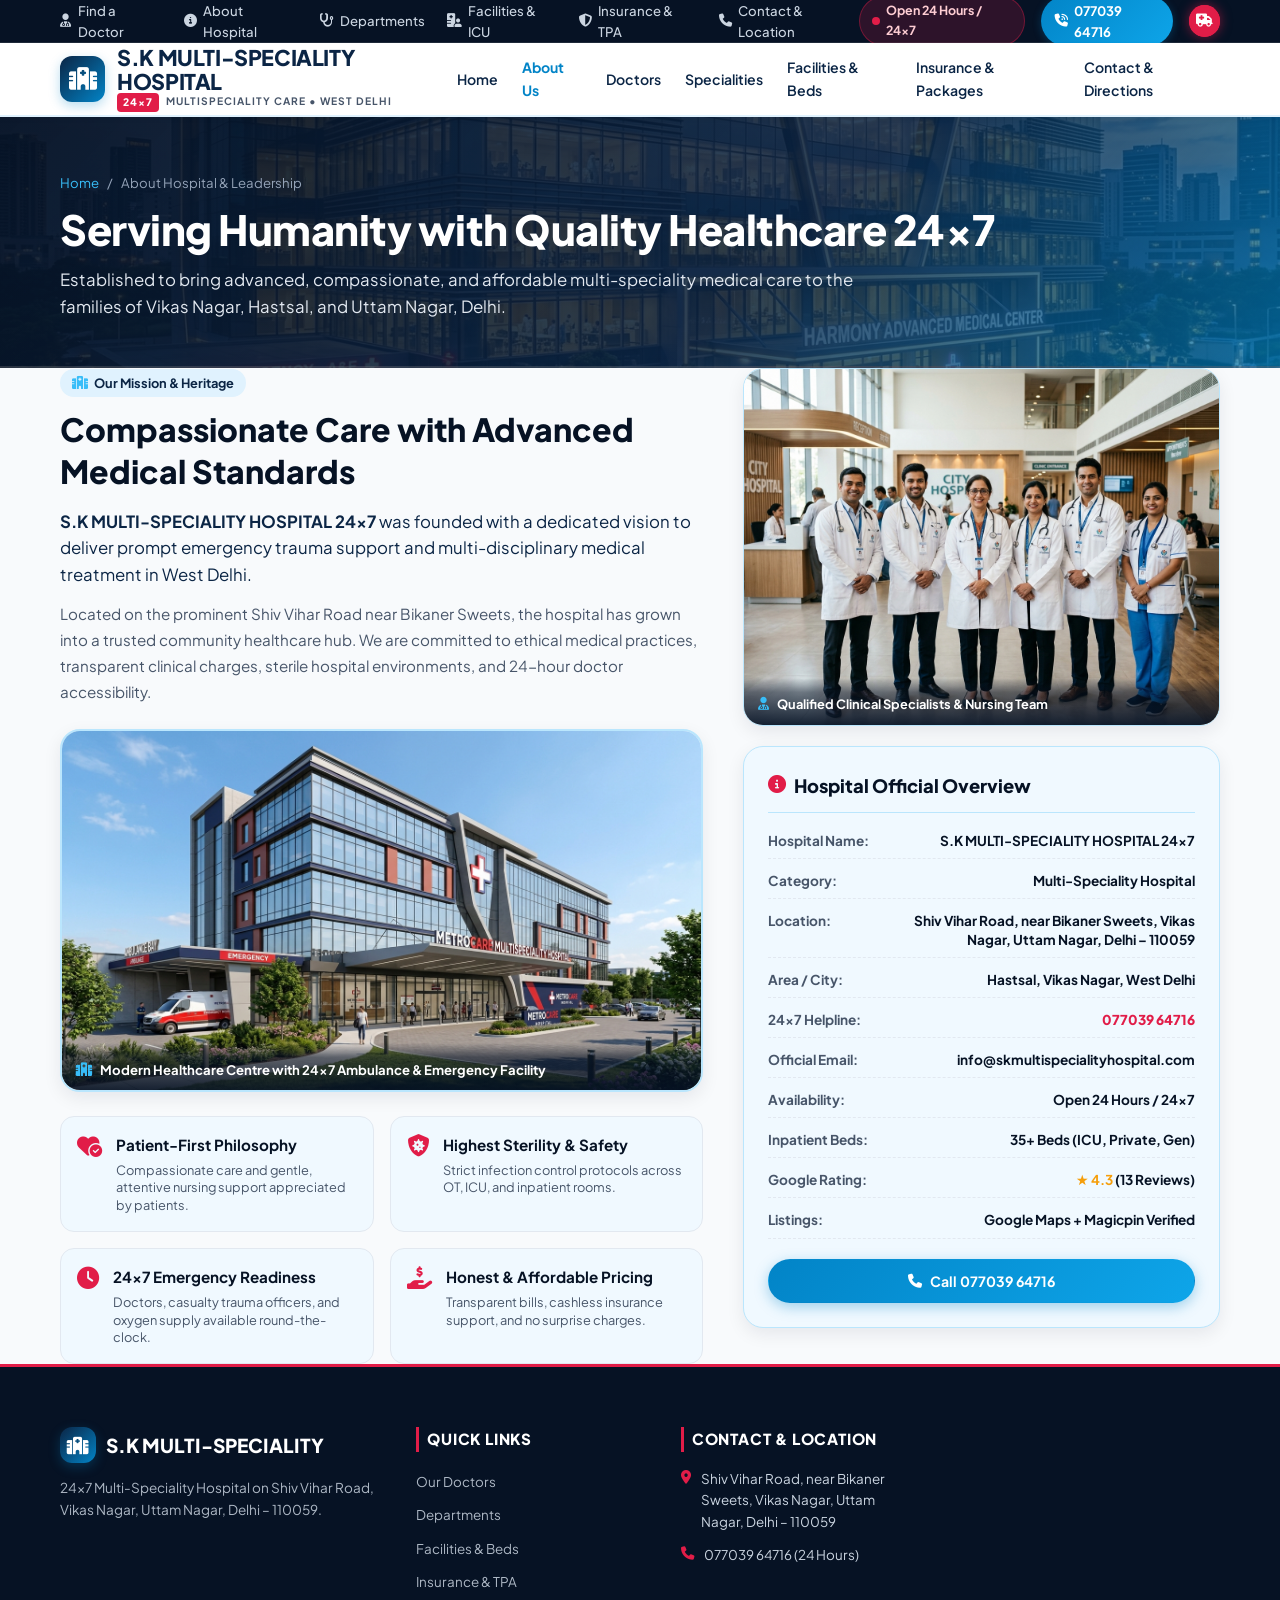
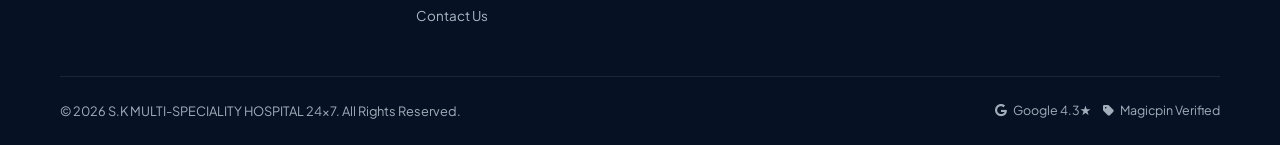
==== about.html @ 6148468a "update" ====
<!DOCTYPE html>
<html lang="en">
<head>
  <meta charset="UTF-8">
  <meta name="viewport" content="width=device-width, initial-scale=1.0">
  <title>About Us, Leadership & History | S.K MULTI-SPECIALITY HOSPITAL 24×7</title>
  <meta name="description" content="Learn about S.K Multi-Speciality Hospital 24×7, our leadership, medical founder, vision, patient safety standards, and round-the-clock emergency healthcare in West Delhi.">
  
  <!-- Google Fonts -->
  <link rel="preconnect" href="https://fonts.googleapis.com">
  <link rel="preconnect" href="https://fonts.gstatic.com" crossorigin>
  <link href="https://fonts.googleapis.com/css2?family=Plus+Jakarta+Sans:wght@400;500;600;700;800&family=Inter:wght@400;500;600;700&display=swap" rel="stylesheet">
  
  <!-- FontAwesome Icons -->
  <link rel="stylesheet" href="https://cdnjs.cloudflare.com/ajax/libs/font-awesome/6.5.1/css/all.min.css">
  
  <link rel="stylesheet" href="style.css">
</head>
<body>

  <!-- Top Utility Bar -->
  <div class="top-bar">
    <div class="container top-bar-inner">
      <div class="top-nav-links">
        <a href="doctors.html"><i class="fa-solid fa-user-doctor"></i> Find a Doctor</a>
        <a href="about.html" class="active"><i class="fa-solid fa-circle-info"></i> About Hospital</a>
        <a href="departments.html"><i class="fa-solid fa-stethoscope"></i> Departments</a>
        <a href="facilities.html"><i class="fa-solid fa-hospital-user"></i> Facilities & ICU</a>
        <a href="insurance-packages.html"><i class="fa-solid fa-shield-halved"></i> Insurance & TPA</a>
        <a href="contact.html"><i class="fa-solid fa-phone"></i> Contact & Location</a>
      </div>
      <div class="top-right-actions">
        <div class="top-badge-247">
          <span class="pulse-dot"></span> Open 24 Hours / 24×7
        </div>
        <a href="tel:07703964716" class="top-phone-link">
          <i class="fa-solid fa-phone-volume"></i> 077039 64716
        </a>
        <button class="emergency-sos-btn" onclick="openEmergencyModal()" title="24x7 Emergency Services">
          <i class="fa-solid fa-truck-medical"></i>
          <span class="sos-pulse"></span>
        </button>
      </div>
    </div>
  </div>

  <!-- Main Navigation Header -->
  <header class="main-header" id="mainHeader">
    <div class="container header-container">
      <a href="index.html" class="brand-logo">
        <div class="logo-symbol">
          <i class="fa-solid fa-hospital"></i>
        </div>
        <div class="logo-text">
          <span class="logo-name">S.K MULTI-SPECIALITY HOSPITAL</span>
          <span class="logo-sub"><span class="badge-247-inline">24×7</span> MULTISPECIALITY CARE • WEST DELHI</span>
        </div>
      </a>

      <div class="mobile-header-tools">
        <a href="tel:07703964716" class="mobile-call-btn" aria-label="Call Hospital">
          <i class="fa-solid fa-phone"></i>
        </a>
        <button class="mobile-sos-btn" onclick="openEmergencyModal()" aria-label="Emergency">
          <i class="fa-solid fa-truck-medical"></i>
        </button>
        <button class="hamburger-menu" id="hamburgerBtn" onclick="toggleMobileMenu()" aria-label="Toggle menu">
          <span></span>
          <span></span>
          <span></span>
        </button>
      </div>

      <nav class="desktop-nav" id="desktopNav">
        <ul class="nav-list">
          <li><a href="index.html">Home</a></li>
          <li><a href="about.html" style="color: var(--teal-primary); font-weight:700;">About Us</a></li>
          <li><a href="doctors.html">Doctors</a></li>
          <li><a href="departments.html">Specialities</a></li>
          <li><a href="facilities.html">Facilities & Beds</a></li>
          <li><a href="insurance-packages.html">Insurance & Packages</a></li>
          <li><a href="contact.html">Contact & Directions</a></li>
        </ul>
      </nav>
    </div>
  </header>

  <main>
    <!-- Page Header Banner -->
    <section class="page-title-banner">
      <div class="container">
        <div class="banner-breadcrumbs">
          <a href="index.html">Home</a> <span>/</span> <span>About Hospital & Leadership</span>
        </div>
        <h1 class="page-main-heading">Serving Humanity with Quality Healthcare 24×7</h1>
        <p class="page-lead-text">
          Established to bring advanced, compassionate, and affordable multi-speciality medical care to the families of Vikas Nagar, Hastsal, and Uttam Nagar, Delhi.
        </p>
      </div>
    </section>

    <!-- About Hospital Main Content -->
    <section class="about-page-content-section">
      <div class="container">
        
        <div class="about-grid">
          <div class="about-text-col">
            <div class="section-tag"><i class="fa-solid fa-hospital text-teal"></i> Our Mission & Heritage</div>
            <h2 class="about-heading">Compassionate Care with Advanced Medical Standards</h2>
            <p class="about-lead">
              <strong>S.K MULTI-SPECIALITY HOSPITAL 24×7</strong> was founded with a dedicated vision to deliver prompt emergency trauma support and multi-disciplinary medical treatment in West Delhi.
            </p>
            <p class="about-desc">
              Located on the prominent Shiv Vihar Road near Bikaner Sweets, the hospital has grown into a trusted community healthcare hub. We are committed to ethical medical practices, transparent clinical charges, sterile hospital environments, and 24-hour doctor accessibility.
            </p>

            <div class="about-infrastructure-card">
              <div class="about-building-img-wrap">
                <img src="images/hero_hospital.jpg" alt="S.K Multi-Speciality Hospital Building" class="about-building-img" loading="lazy">
                <div class="infrastructure-badge">
                  <i class="fa-solid fa-hospital text-teal"></i>
                  <span>Modern Healthcare Centre with 24x7 Ambulance & Emergency Facility</span>
                </div>
              </div>
            </div>

            <!-- Core Values -->
            <div class="about-highlights-grid">
              <div class="highlight-item">
                <i class="fa-solid fa-heart-circle-check text-red"></i>
                <div>
                  <h4>Patient-First Philosophy</h4>
                  <p>Compassionate care and gentle, attentive nursing support appreciated by patients.</p>
                </div>
              </div>
              <div class="highlight-item">
                <i class="fa-solid fa-shield-virus text-teal"></i>
                <div>
                  <h4>Highest Sterility & Safety</h4>
                  <p>Strict infection control protocols across OT, ICU, and inpatient rooms.</p>
                </div>
              </div>
              <div class="highlight-item">
                <i class="fa-solid fa-clock text-red"></i>
                <div>
                  <h4>24×7 Emergency Readiness</h4>
                  <p>Doctors, casualty trauma officers, and oxygen supply available round-the-clock.</p>
                </div>
              </div>
              <div class="highlight-item">
                <i class="fa-solid fa-hand-holding-dollar text-teal"></i>
                <div>
                  <h4>Honest & Affordable Pricing</h4>
                  <p>Transparent bills, cashless insurance support, and no surprise charges.</p>
                </div>
              </div>
            </div>
          </div>

          <div class="about-sidebar-card">
            <div class="about-doctor-card">
              <div class="about-doctor-img-wrap">
                <img src="images/doctor_team.jpg" alt="Experienced Medical Officers & Doctors S.K Hospital" class="about-team-photo" loading="lazy">
                <div class="doctor-photo-badge">
                  <i class="fa-solid fa-user-doctor text-teal"></i>
                  <span>Qualified Clinical Specialists & Nursing Team</span>
                </div>
              </div>
            </div>

            <div class="quick-overview-box">
              <h3><i class="fa-solid fa-circle-info text-teal"></i> Hospital Official Overview</h3>
              <ul class="fact-list">
                <li><span class="fact-label">Hospital Name:</span><span class="fact-value">S.K MULTI-SPECIALITY HOSPITAL 24×7</span></li>
                <li><span class="fact-label">Category:</span><span class="fact-value">Multi-Speciality Hospital</span></li>
                <li><span class="fact-label">Location:</span><span class="fact-value">Shiv Vihar Road, near Bikaner Sweets, Vikas Nagar, Uttam Nagar, Delhi – 110059</span></li>
                <li><span class="fact-label">Area / City:</span><span class="fact-value">Hastsal, Vikas Nagar, West Delhi</span></li>
                <li><span class="fact-label">24x7 Helpline:</span><span class="fact-value"><a href="tel:07703964716">077039 64716</a></span></li>
                <li><span class="fact-label">Official Email:</span><span class="fact-value">info@skmultispecialityhospital.com</span></li>
                <li><span class="fact-label">Availability:</span><span class="fact-value text-red font-bold">Open 24 Hours / 24×7</span></li>
                <li><span class="fact-label">Inpatient Beds:</span><span class="fact-value font-bold">35+ Beds (ICU, Private, Gen)</span></li>
                <li><span class="fact-label">Google Rating:</span><span class="fact-value"><span class="star-gold">★ 4.3</span> (13 Reviews)</span></li>
                <li><span class="fact-label">Listings:</span><span class="fact-value">Google Maps + Magicpin Verified</span></li>
              </ul>
              <div class="card-action-btn-wrap">
                <a href="tel:07703964716" class="btn btn-primary btn-block"><i class="fa-solid fa-phone"></i> Call 077039 64716</a>
              </div>
            </div>
          </div>
        </div>

      </div>
    </section>
  </main>

  <!-- Footer -->
  <footer class="site-footer">
    <div class="container footer-container">
      <div class="footer-grid">
        <div class="footer-col">
          <div class="footer-brand-wrap">
            <div class="logo-symbol small"><i class="fa-solid fa-hospital"></i></div>
            <span class="footer-brand-title">S.K MULTI-SPECIALITY</span>
          </div>
          <p class="footer-about-text">24×7 Multi-Speciality Hospital on Shiv Vihar Road, Vikas Nagar, Uttam Nagar, Delhi – 110059.</p>
        </div>
        <div class="footer-col">
          <h4 class="footer-col-title">Quick Links</h4>
          <ul class="footer-links">
            <li><a href="doctors.html">Our Doctors</a></li>
            <li><a href="departments.html">Departments</a></li>
            <li><a href="facilities.html">Facilities & Beds</a></li>
            <li><a href="insurance-packages.html">Insurance & TPA</a></li>
            <li><a href="contact.html">Contact Us</a></li>
          </ul>
        </div>
        <div class="footer-col">
          <h4 class="footer-col-title">Contact & Location</h4>
          <ul class="footer-contact-list">
            <li><i class="fa-solid fa-location-dot"></i><span>Shiv Vihar Road, near Bikaner Sweets, Vikas Nagar, Uttam Nagar, Delhi – 110059</span></li>
            <li><i class="fa-solid fa-phone"></i><a href="tel:07703964716">077039 64716 (24 Hours)</a></li>
          </ul>
        </div>
      </div>
      <div class="footer-bottom-bar">
        <div class="footer-bottom-left">
          <p>&copy; 2026 S.K MULTI-SPECIALITY HOSPITAL 24×7. All Rights Reserved.</p>
        </div>
        <div class="footer-bottom-badges">
          <span class="f-badge"><i class="fa-brands fa-google text-red"></i> Google 4.3★</span>
          <span class="f-badge"><i class="fa-solid fa-tag text-red"></i> Magicpin Verified</span>
        </div>
      </div>
    </div>
  </footer>

  <script src="script.js"></script>
</body>
</html>
---- style.css ----
/* ==========================================================================
   S.K MULTI-SPECIALITY HOSPITAL 24×7 - ELITE SAPPHIRE & MEDICAL CYAN DESIGN SYSTEM
   ========================================================================== */

:root {
  /* Brand Palette - Deep Sapphire Obsidian & Vibrant Medical Cyan / Teal */
  --navy-primary: #0b2545;
  --navy-deep: #061224;
  --navy-medium: #133b66;
  --navy-light: #e0f2fe;
  --navy-tint: #f0f9ff;
  --navy-border: #bae6fd;

  --primary: #0b2545;
  --primary-hover: #133b66;
  --primary-dark: #061224;
  --primary-light: #e0f2fe;
  --primary-tint: #f0f9ff;

  /* Medical Cyan & Healing Teal (Trust, Precision & Modern Care) */
  --teal-primary: #0284c7;
  --teal-accent: #0ea5e9;
  --teal-vibrant: #00b4d8;
  --teal-light: #e0f2fe;
  --teal-dark: #0369a1;

  /* Emergency Crimson Coral Accent */
  --red-primary: #e11d48;
  --red-hover: #be123c;
  --red-dark: #9f1239;
  --red-light: #ffe4e6;
  --red-tint: #fff1f2;
  
  --emergency-red: #e11d48;
  --emergency-light: #ffe4e6;
  --emergency-dark: #be123c;

  /* Secondary & Accent Colors */
  --blue-accent: #0284c7;
  --blue-light: #f0f9ff;
  --gold-star: #f59e0b;
  --gold-light: #fef3c7;

  /* Neutrals */
  --text-main: #0f172a;
  --text-muted: #475569;
  --text-light: #94a3b8;
  --bg-page: #f8fafc;
  --bg-card: #ffffff;
  --border-color: #e2e8f0;
  --border-light: #f1f5f9;

  /* Shadows & Glows */
  --shadow-sm: 0 2px 6px rgba(6, 18, 36, 0.05);
  --shadow-md: 0 6px 18px rgba(6, 18, 36, 0.08);
  --shadow-lg: 0 12px 30px rgba(6, 18, 36, 0.12);
  --shadow-xl: 0 20px 45px rgba(6, 18, 36, 0.18);
  --shadow-cyan-glow: 0 0 25px rgba(14, 165, 233, 0.35);
  --shadow-red-glow: 0 0 25px rgba(225, 29, 72, 0.35);

  /* Radius */
  --radius-sm: 8px;
  --radius-md: 14px;
  --radius-lg: 20px;
  --radius-xl: 28px;
  --radius-pill: 9999px;

  /* Transitions */
  --trans-fast: 0.18s ease;
  --trans-normal: 0.3s ease;
  --trans-bounce: 0.4s cubic-bezier(0.175, 0.885, 0.32, 1.275);
}

/* Base Reset */
*, *::before, *::after {
  box-sizing: border-box;
  margin: 0;
  padding: 0;
}

html {
  scroll-behavior: smooth;
  font-size: 16px;
}

body {
  font-family: 'Plus Jakarta Sans', 'Inter', -apple-system, BlinkMacSystemFont, 'Segoe UI', Roboto, sans-serif;
  color: var(--text-main);
  background-color: var(--bg-page);
  line-height: 1.6;
  overflow-x: hidden;
  -webkit-font-smoothing: antialiased;
}

img {
  max-width: 100%;
  height: auto;
  display: block;
}

a {
  color: inherit;
  text-decoration: none;
  transition: color var(--trans-fast);
}

button, input, select, textarea {
  font-family: inherit;
}

.container {
  width: 100%;
  max-width: 1220px;
  margin: 0 auto;
  padding: 0 20px;
}

/* ==========================================================================
   TOP UTILITY BAR
   ========================================================================== */

.top-bar {
  background-color: var(--navy-deep);
  border-bottom: 1px solid rgba(255, 255, 255, 0.1);
  font-size: 0.825rem;
  font-weight: 500;
  color: #cbd5e1;
  position: relative;
  z-index: 50;
}

.top-bar-inner {
  display: flex;
  align-items: center;
  justify-content: space-between;
  height: 42px;
}

.top-nav-links {
  display: flex;
  align-items: center;
  gap: 22px;
}

.top-nav-links a {
  display: inline-flex;
  align-items: center;
  gap: 6px;
  color: #cbd5e1;
  transition: color var(--trans-fast);
}

.top-nav-links a:hover {
  color: #38bdf8;
}

.top-right-actions {
  display: flex;
  align-items: center;
  gap: 16px;
}

.top-badge-247 {
  display: inline-flex;
  align-items: center;
  gap: 6px;
  background: rgba(225, 29, 72, 0.18);
  border: 1px solid rgba(225, 29, 72, 0.4);
  color: #fecdd3;
  font-weight: 700;
  font-size: 0.78rem;
  padding: 4px 12px;
  border-radius: var(--radius-pill);
}

.top-phone-link {
  display: inline-flex;
  align-items: center;
  gap: 6px;
  font-weight: 700;
  color: #ffffff;
  background: linear-gradient(135deg, var(--teal-primary), var(--teal-accent));
  padding: 4px 14px;
  border-radius: var(--radius-pill);
  font-size: 0.82rem;
  transition: all var(--trans-fast);
  box-shadow: 0 2px 8px rgba(2, 132, 199, 0.3);
}

.top-phone-link:hover {
  background: linear-gradient(135deg, var(--teal-dark), var(--teal-primary));
  transform: translateY(-1px);
}

.top-icon-btn {
  background: rgba(255, 255, 255, 0.1);
  border: none;
  color: #ffffff;
  font-size: 0.95rem;
  cursor: pointer;
  padding: 6px;
  border-radius: 50%;
  transition: all var(--trans-fast);
}

.top-icon-btn:hover {
  color: #ffffff;
  background: var(--teal-primary);
}

.emergency-sos-btn {
  background: var(--red-primary);
  color: #ffffff;
  border: none;
  width: 32px;
  height: 32px;
  border-radius: 50%;
  display: flex;
  align-items: center;
  justify-content: center;
  cursor: pointer;
  position: relative;
  transition: transform var(--trans-fast);
  box-shadow: 0 0 12px rgba(225, 29, 72, 0.55);
}

.emergency-sos-btn:hover {
  transform: scale(1.08);
  background: var(--red-dark);
}

.sos-pulse {
  position: absolute;
  top: 0;
  left: 0;
  width: 100%;
  height: 100%;
  border-radius: 50%;
  border: 2px solid var(--red-primary);
  animation: pulse-ring 1.8s infinite;
}

@keyframes pulse-ring {
  0% { transform: scale(0.95); opacity: 0.8; }
  50% { transform: scale(1.4); opacity: 0; }
  100% { transform: scale(1.4); opacity: 0; }
}

/* ==========================================================================
   MAIN HEADER
   ========================================================================== */

.main-header {
  background-color: #ffffff;
  position: sticky;
  top: 0;
  z-index: 100;
  box-shadow: var(--shadow-sm);
  border-bottom: 2px solid var(--navy-light);
}

.header-container {
  display: flex;
  align-items: center;
  justify-content: space-between;
  height: 72px;
}

.brand-logo {
  display: flex;
  align-items: center;
  gap: 12px;
  text-decoration: none;
}

.logo-symbol {
  width: 46px;
  height: 46px;
  background: linear-gradient(135deg, var(--navy-primary) 0%, var(--teal-primary) 100%);
  border-radius: 12px;
  display: flex;
  align-items: center;
  justify-content: center;
  color: #ffffff;
  font-size: 1.4rem;
  box-shadow: 0 4px 12px rgba(2, 132, 199, 0.28);
}

.logo-symbol.small {
  width: 36px;
  height: 36px;
  font-size: 1.1rem;
}

.logo-text {
  display: flex;
  flex-direction: column;
}

.logo-name {
  font-size: 1.35rem;
  font-weight: 800;
  letter-spacing: -0.4px;
  color: var(--navy-primary);
  line-height: 1.1;
}

.logo-sub {
  font-size: 0.64rem;
  font-weight: 700;
  letter-spacing: 1px;
  color: var(--text-muted);
}

.badge-247-inline {
  display: inline-block;
  background: var(--red-primary);
  color: #ffffff;
  font-weight: 800;
  font-size: 0.65rem;
  padding: 1px 6px;
  border-radius: 4px;
  margin-right: 4px;
  vertical-align: middle;
}

.desktop-nav {
  display: block;
}

.nav-list {
  display: flex;
  align-items: center;
  gap: 24px;
  list-style: none;
}

.nav-list > li > a {
  font-size: 0.88rem;
  font-weight: 600;
  color: var(--navy-primary);
  padding: 8px 0;
  display: inline-flex;
  align-items: center;
  gap: 4px;
}

.nav-list > li > a:hover {
  color: var(--teal-primary);
}

.nav-arrow {
  font-size: 0.65rem;
  color: var(--text-muted);
  transition: transform var(--trans-fast);
}

.has-dropdown {
  position: relative;
}

.has-dropdown:hover .nav-arrow {
  transform: rotate(180deg);
}

.nav-dropdown {
  position: absolute;
  top: 100%;
  left: 0;
  min-width: 240px;
  background: #ffffff;
  border: 1px solid var(--border-color);
  border-radius: var(--radius-md);
  box-shadow: var(--shadow-lg);
  padding: 12px;
  display: none;
  flex-direction: column;
  gap: 4px;
  z-index: 110;
  animation: fadeInDown 0.2s ease;
}

.has-dropdown:hover .nav-dropdown {
  display: flex;
}

.nav-dropdown a {
  padding: 8px 12px;
  font-size: 0.84rem;
  font-weight: 500;
  color: var(--text-main);
  border-radius: var(--radius-sm);
  transition: all var(--trans-fast);
}

.nav-dropdown a:hover {
  background: var(--navy-light);
  color: var(--navy-primary);
}

.nav-dropdown.mega-menu {
  min-width: 540px;
  display: none;
  grid-template-columns: 1fr 1fr;
  gap: 16px;
  padding: 18px;
}

.has-dropdown:hover .nav-dropdown.mega-menu {
  display: grid;
}

.mega-column h4 {
  font-size: 0.78rem;
  text-transform: uppercase;
  letter-spacing: 0.8px;
  color: var(--teal-primary);
  font-weight: 800;
  margin-bottom: 8px;
  padding-left: 8px;
  border-left: 3px solid var(--teal-primary);
}

.mega-column a {
  display: flex;
  align-items: center;
  gap: 8px;
}

@keyframes fadeInDown {
  from { opacity: 0; transform: translateY(8px); }
  to { opacity: 1; transform: translateY(0); }
}

/* Quick Action Strip */
.quick-action-strip {
  background: var(--navy-tint);
  border-top: 1px solid var(--border-light);
  border-bottom: 1px solid var(--border-color);
  padding: 8px 0;
}

.quick-action-inner {
  display: flex;
  align-items: center;
  justify-content: space-between;
  gap: 20px;
}

.location-strip-text {
  display: flex;
  align-items: center;
  gap: 8px;
  font-size: 0.825rem;
  color: var(--navy-medium);
  font-weight: 600;
}

.strip-buttons-group {
  display: flex;
  align-items: center;
  gap: 10px;
}

.strip-btn {
  background: none;
  border: 1px solid transparent;
  font-size: 0.825rem;
  font-weight: 600;
  color: var(--navy-primary);
  display: inline-flex;
  align-items: center;
  gap: 8px;
  cursor: pointer;
  padding: 6px 14px;
  border-radius: var(--radius-pill);
  transition: all var(--trans-fast);
}

.strip-btn:hover {
  color: var(--teal-primary);
  background: var(--navy-light);
}

.strip-btn.primary-pill {
  background: linear-gradient(135deg, var(--navy-primary), var(--navy-medium));
  color: #ffffff;
  padding: 7px 18px;
  box-shadow: 0 2px 8px rgba(11, 37, 69, 0.2);
}

.strip-btn.primary-pill:hover {
  background: var(--navy-medium);
  color: #ffffff;
  transform: translateY(-1px);
}

.strip-btn.emergency-pill {
  background: var(--red-light);
  color: var(--red-primary);
  border: 1px solid rgba(225, 29, 72, 0.25);
  font-weight: 700;
}

.strip-btn.emergency-pill:hover {
  background: var(--red-primary);
  color: #ffffff;
}

/* Mobile Header Tools */
.mobile-header-tools {
  display: none;
  align-items: center;
  gap: 8px;
}

.mobile-call-btn {
  width: 38px;
  height: 38px;
  border-radius: 50%;
  background: var(--red-light);
  color: var(--red-primary);
  display: flex;
  align-items: center;
  justify-content: center;
  font-size: 0.95rem;
}

.mobile-sos-btn {
  background: var(--red-primary);
  color: #ffffff;
  border: none;
  width: 38px;
  height: 38px;
  border-radius: 50%;
  display: flex;
  align-items: center;
  justify-content: center;
  font-size: 0.95rem;
  cursor: pointer;
}

.hamburger-menu {
  background: var(--navy-light);
  border: none;
  width: 38px;
  height: 38px;
  border-radius: var(--radius-sm);
  display: flex;
  flex-direction: column;
  justify-content: center;
  align-items: center;
  gap: 4px;
  cursor: pointer;
}

.hamburger-menu span {
  width: 20px;
  height: 2px;
  background-color: var(--navy-primary);
  border-radius: 2px;
}

/* Mobile Drawer */
.mobile-drawer {
  position: fixed;
  top: 0;
  right: -100%;
  width: 310px;
  height: 100vh;
  background: #ffffff;
  box-shadow: var(--shadow-xl);
  z-index: 200;
  transition: right 0.3s cubic-bezier(0.4, 0, 0.2, 1);
  display: flex;
  flex-direction: column;
}

.mobile-drawer.open {
  right: 0;
}

.mobile-drawer-header {
  padding: 18px 20px;
  display: flex;
  align-items: center;
  justify-content: space-between;
  border-bottom: 2px solid var(--navy-light);
  background: var(--navy-deep);
  color: #ffffff;
}

.drawer-logo .logo-name {
  color: #ffffff;
  font-size: 1.1rem;
}

.close-drawer-btn {
  background: none;
  border: none;
  font-size: 1.8rem;
  cursor: pointer;
  color: #ffffff;
}

.mobile-drawer-body {
  padding: 20px;
  overflow-y: auto;
  flex: 1;
}

.drawer-actions {
  display: flex;
  flex-direction: column;
  gap: 10px;
  margin-bottom: 20px;
}

.mobile-verified-strip {
  display: flex;
  flex-direction: column;
  gap: 6px;
  padding: 12px 14px;
  background: var(--navy-tint);
  border: 1px solid var(--border-color);
  border-radius: var(--radius-md);
  margin-bottom: 16px;
  font-size: 0.8rem;
  font-weight: 600;
}

.m-badge-g {
  color: var(--navy-primary);
}

.m-badge-mp {
  color: var(--teal-primary);
}

.mobile-nav-list {
  list-style: none;
  display: flex;
  flex-direction: column;
  gap: 6px;
}

.mobile-nav-list a {
  display: flex;
  align-items: center;
  gap: 12px;
  padding: 12px 14px;
  font-weight: 600;
  font-size: 0.92rem;
  color: var(--navy-primary);
  border-radius: var(--radius-sm);
}

.mobile-nav-list a:hover {
  background: var(--navy-light);
  color: var(--teal-primary);
}

.drawer-address-footer {
  margin-top: 24px;
  padding: 14px;
  background: var(--navy-tint);
  border-radius: var(--radius-md);
  font-size: 0.78rem;
  color: var(--text-muted);
  line-height: 1.5;
  border-left: 3px solid var(--teal-primary);
}

/* ==========================================================================
   BUTTONS SYSTEM
   ========================================================================== */

.btn {
  display: inline-flex;
  align-items: center;
  justify-content: center;
  gap: 8px;
  padding: 10px 22px;
  border-radius: var(--radius-pill);
  font-weight: 700;
  font-size: 0.88rem;
  cursor: pointer;
  border: 1.5px solid transparent;
  transition: all var(--trans-fast);
}

.btn-primary {
  background: linear-gradient(135deg, var(--teal-primary), var(--teal-accent));
  color: #ffffff;
  box-shadow: 0 4px 14px rgba(2, 132, 199, 0.35);
}

.btn-primary:hover {
  background: linear-gradient(135deg, var(--teal-dark), var(--teal-primary));
  color: #ffffff;
  transform: translateY(-1px);
  box-shadow: 0 6px 18px rgba(2, 132, 199, 0.45);
}

.btn-navy {
  background: var(--navy-primary);
  color: #ffffff;
}

.btn-navy:hover {
  background: var(--navy-medium);
  color: #ffffff;
}

.btn-outline {
  background: transparent;
  border-color: var(--navy-primary);
  color: var(--navy-primary);
}

.btn-outline:hover {
  background: var(--navy-primary);
  color: #ffffff;
}

.btn-outline-pill {
  display: inline-flex;
  align-items: center;
  gap: 6px;
  padding: 8px 18px;
  border-radius: var(--radius-pill);
  border: 1.5px solid var(--teal-primary);
  color: var(--teal-primary);
  font-weight: 700;
  font-size: 0.825rem;
  transition: all var(--trans-fast);
}

.btn-outline-pill:hover {
  background: var(--teal-primary);
  color: #ffffff;
}

.btn-emergency-red {
  background: var(--red-primary);
  color: #ffffff;
  box-shadow: 0 4px 14px rgba(225, 29, 72, 0.35);
}

.btn-emergency-red:hover {
  background: var(--red-hover);
  box-shadow: 0 6px 18px rgba(225, 29, 72, 0.45);
}

.btn-block {
  width: 100%;
}

.btn-sm {
  padding: 6px 14px;
  font-size: 0.78rem;
}

/* ==========================================================================
   HERO SECTION (Cinematic Medical Background Image)
   ========================================================================== */

.hero-section {
  position: relative;
  background: linear-gradient(135deg, rgba(6, 18, 36, 0.88) 0%, rgba(11, 37, 69, 0.82) 50%, rgba(2, 132, 199, 0.65) 100%), url('images/hero_bg_hospital.jpg') center/cover no-repeat fixed;
  padding: 65px 0 60px 0;
  text-align: center;
  overflow: hidden;
  color: #ffffff;
  border-bottom: 2px solid rgba(255, 255, 255, 0.15);
}

.hero-background-overlay {
  position: absolute;
  top: 0;
  left: 0;
  width: 100%;
  height: 100%;
  background: radial-gradient(circle at 50% 30%, rgba(14, 165, 233, 0.18) 0%, transparent 70%);
  pointer-events: none;
}

.hero-trust-badges {
  display: flex;
  flex-wrap: wrap;
  align-items: center;
  justify-content: center;
  gap: 12px;
  margin-bottom: 24px;
}

.hero-badge {
  display: inline-flex;
  align-items: center;
  gap: 8px;
  font-size: 0.84rem;
  font-weight: 700;
  padding: 7px 18px;
  border-radius: var(--radius-pill);
  backdrop-filter: blur(12px);
  -webkit-backdrop-filter: blur(12px);
  box-shadow: 0 4px 15px rgba(0, 0, 0, 0.2);
  transition: all var(--trans-fast);
}

.hero-badge.google-badge {
  background: rgba(255, 255, 255, 0.95);
  color: var(--navy-primary);
  border: 1px solid rgba(255, 255, 255, 0.8);
}

.hero-badge.magicpin-badge {
  background: rgba(225, 29, 72, 0.2);
  color: #ffe4e6;
  border: 1px solid rgba(225, 29, 72, 0.45);
}

.hero-badge.round-clock-badge {
  background: rgba(2, 132, 199, 0.25);
  color: #e0f2fe;
  border: 1px solid rgba(14, 165, 233, 0.5);
}

.pulse-dot {
  width: 8px;
  height: 8px;
  background-color: var(--red-primary);
  border-radius: 50%;
  display: inline-block;
  box-shadow: 0 0 0 0 rgba(225, 29, 72, 0.8);
  animation: pulseRed 1.8s infinite;
}

@keyframes pulseRed {
  0% { transform: scale(0.95); box-shadow: 0 0 0 0 rgba(225, 29, 72, 0.8); }
  70% { transform: scale(1); box-shadow: 0 0 0 8px rgba(225, 29, 72, 0); }
  100% { transform: scale(0.95); box-shadow: 0 0 0 0 rgba(225, 29, 72, 0); }
}

.star-rating {
  color: var(--gold-star);
  display: inline-flex;
  gap: 2px;
  font-size: 0.8rem;
}

.star-gold {
  color: var(--gold-star);
  font-weight: 700;
}

.hero-title {
  font-size: 3.1rem;
  font-weight: 800;
  line-height: 1.18;
  color: #ffffff;
  letter-spacing: -1px;
  margin-bottom: 18px;
  text-shadow: 0 2px 10px rgba(0, 0, 0, 0.35);
}

.hero-title-highlight {
  background: linear-gradient(135deg, #38bdf8 0%, #2dd4bf 50%, #ffffff 100%);
  -webkit-background-clip: text;
  -webkit-text-fill-color: transparent;
  display: block;
}

.hero-description-lead {
  font-size: 1.12rem;
  color: #e2e8f0;
  max-width: 820px;
  margin: 0 auto 34px auto;
  line-height: 1.65;
  text-shadow: 0 1px 4px rgba(0, 0, 0, 0.4);
}

/* Search Bar in Hero (Glassmorphism & Crisp Glow) */
.hero-search-wrapper {
  max-width: 720px;
  margin: 0 auto 36px auto;
  position: relative;
}

.hero-search-bar {
  background: rgba(255, 255, 255, 0.96);
  border-radius: var(--radius-pill);
  padding: 7px 9px 7px 24px;
  display: flex;
  align-items: center;
  box-shadow: 0 12px 35px rgba(0, 0, 0, 0.35), 0 0 0 1px rgba(255, 255, 255, 0.6);
  border: 2px solid transparent;
  transition: all var(--trans-fast);
}

.hero-search-bar:focus-within {
  border-color: var(--teal-accent);
  box-shadow: 0 14px 40px rgba(14, 165, 233, 0.35), 0 0 0 3px rgba(14, 165, 233, 0.2);
}

.search-input-box {
  flex: 1;
  display: flex;
  align-items: center;
  position: relative;
}

.search-input-box input {
  width: 100%;
  border: none;
  outline: none;
  font-size: 1.05rem;
  font-weight: 500;
  color: var(--navy-primary);
  background: transparent;
  padding-right: 28px;
}

.clear-search-btn {
  position: absolute;
  right: 6px;
  background: #e2e8f0;
  border: none;
  width: 22px;
  height: 22px;
  border-radius: 50%;
  cursor: pointer;
  font-size: 0.95rem;
  color: var(--text-muted);
}

.hero-search-btn {
  background: linear-gradient(135deg, var(--teal-primary), var(--teal-accent));
  color: #ffffff;
  border: none;
  width: 50px;
  height: 50px;
  border-radius: 50%;
  display: flex;
  align-items: center;
  justify-content: center;
  font-size: 1.2rem;
  cursor: pointer;
  transition: all var(--trans-fast);
  box-shadow: 0 4px 15px rgba(2, 132, 199, 0.45);
}

.hero-search-btn:hover {
  background: linear-gradient(135deg, var(--teal-dark), var(--teal-primary));
  transform: scale(1.06);
}

/* Autocomplete Dropdown */
.search-dropdown-results {
  position: absolute;
  top: calc(100% + 8px);
  left: 0;
  width: 100%;
  background: #ffffff;
  border-radius: var(--radius-lg);
  box-shadow: var(--shadow-xl);
  border: 1px solid var(--border-color);
  padding: 14px;
  display: none;
  text-align: left;
  z-index: 120;
}

.search-dropdown-results.active {
  display: block;
}

.search-category-pills {
  display: flex;
  gap: 8px;
  margin-bottom: 12px;
  overflow-x: auto;
  padding-bottom: 4px;
}

.cat-pill {
  font-size: 0.78rem;
  font-weight: 700;
  padding: 5px 14px;
  border-radius: var(--radius-pill);
  background: var(--navy-tint);
  color: var(--navy-primary);
  cursor: pointer;
  white-space: nowrap;
  transition: all var(--trans-fast);
}

.cat-pill.active, .cat-pill:hover {
  background: var(--teal-primary);
  color: #ffffff;
}

.search-results-list {
  max-height: 280px;
  overflow-y: auto;
  display: flex;
  flex-direction: column;
  gap: 6px;
}

.search-result-item {
  display: flex;
  align-items: center;
  justify-content: space-between;
  padding: 10px 14px;
  border-radius: var(--radius-sm);
  cursor: pointer;
  transition: background var(--trans-fast);
}

.search-result-item:hover {
  background: var(--navy-light);
}

.res-main-text {
  font-weight: 700;
  font-size: 0.9rem;
  color: var(--navy-primary);
}

.res-sub-text {
  font-size: 0.78rem;
  color: var(--text-muted);
}

.res-type-badge {
  font-size: 0.72rem;
  font-weight: 700;
  padding: 3px 8px;
  border-radius: var(--radius-pill);
  background: var(--navy-tint);
  color: var(--teal-primary);
}

/* Hero Stats in Frosted Glass Container */
.hero-stats {
  display: flex;
  align-items: center;
  justify-content: center;
  gap: 36px;
  background: rgba(6, 18, 36, 0.65);
  backdrop-filter: blur(14px);
  -webkit-backdrop-filter: blur(14px);
  border: 1px solid rgba(255, 255, 255, 0.18);
  border-radius: var(--radius-xl);
  padding: 16px 28px;
  max-width: 900px;
  margin: 0 auto;
  box-shadow: 0 10px 30px rgba(0, 0, 0, 0.25);
}

.stat-item {
  display: flex;
  flex-direction: column;
}

.stat-num {
  font-size: 1.65rem;
  font-weight: 800;
  color: #38bdf8;
  line-height: 1.1;
  text-shadow: 0 2px 8px rgba(56, 189, 248, 0.3);
}

.stat-lbl {
  font-size: 0.82rem;
  font-weight: 600;
  color: #cbd5e1;
}

.stat-divider {
  width: 1px;
  height: 36px;
  background: rgba(255, 255, 255, 0.2);
}

/* ==========================================================================
   SERVICES & ACTION CARDS
   ========================================================================== */

.services-hub-section {
  padding: 35px 0 25px 0;
  position: relative;
}

.services-hub-layout {
  display: grid;
  grid-template-columns: 2fr 1fr;
  gap: 20px;
}

.primary-cards-grid {
  display: grid;
  grid-template-columns: repeat(2, 1fr);
  gap: 16px;
}

.service-card {
  background: #ffffff;
  border-radius: var(--radius-lg);
  padding: 24px;
  display: flex;
  align-items: center;
  justify-content: space-between;
  box-shadow: var(--shadow-sm);
  border: 1.5px solid var(--border-color);
  cursor: pointer;
  transition: all var(--trans-normal);
  position: relative;
  overflow: hidden;
}

.service-card:hover {
  transform: translateY(-4px);
  box-shadow: var(--shadow-lg);
}

.card-appointment {
  background: #fcfdfe;
  border-color: #dbeafe;
}
.card-appointment:hover { border-color: var(--navy-primary); }

.card-hospitals {
  background: #fff8f8;
  border-color: #fecaca;
}
.card-hospitals:hover { border-color: var(--red-primary); }

.card-specialities {
  background: #faf8ff;
  border-color: #e0e7ff;
}
.card-specialities:hover { border-color: var(--blue-accent); }

.card-doctors {
  background: #fdfaf8;
  border-color: #fed7aa;
}
.card-doctors:hover { border-color: var(--peach-primary); }

.card-info h3 {
  font-size: 1.25rem;
  font-weight: 800;
  color: var(--navy-deep);
  margin-bottom: 4px;
}

.card-info p {
  font-size: 0.85rem;
  color: var(--text-muted);
  font-weight: 500;
}

.card-icon-bubble {
  width: 58px;
  height: 58px;
  border-radius: 50%;
  display: flex;
  align-items: center;
  justify-content: center;
  font-size: 1.6rem;
  flex-shrink: 0;
  transition: transform var(--trans-bounce);
}

.service-card:hover .card-icon-bubble {
  transform: scale(1.1);
}

.bg-green-light { background: var(--navy-light); }
.text-green { color: var(--navy-primary); }

.bg-cyan-light { background: var(--red-light); }
.text-cyan { color: var(--red-primary); }

.bg-purple-light { background: #ede9fe; }
.text-purple { color: #4f46e5; }

.bg-peach-light { background: #ffedd5; }
.text-peach { color: #ea580c; }

/* Side Booking Box */
.side-booking-box {
  background: #ffffff;
  border-radius: var(--radius-lg);
  padding: 22px;
  border: 1.5px solid var(--border-color);
  box-shadow: var(--shadow-sm);
  display: flex;
  flex-direction: column;
}

.side-booking-title {
  font-size: 1.05rem;
  font-weight: 800;
  color: var(--navy-primary);
  margin-bottom: 16px;
  padding-left: 8px;
  border-left: 3px solid var(--red-primary);
}

.side-booking-cards {
  display: flex;
  gap: 12px;
  flex: 1;
}

.side-card {
  flex: 1;
  background: var(--navy-tint);
  border: 1.5px solid var(--border-color);
  border-radius: var(--radius-md);
  padding: 16px 12px;
  display: flex;
  flex-direction: column;
  align-items: center;
  text-align: center;
  cursor: pointer;
  transition: all var(--trans-fast);
}

.side-card:hover {
  background: #ffffff;
  border-color: var(--navy-primary);
  transform: translateY(-3px);
  box-shadow: var(--shadow-md);
}

.side-card-icon {
  width: 52px;
  height: 52px;
  border-radius: 16px;
  display: flex;
  align-items: center;
  justify-content: center;
  color: #ffffff;
  font-size: 1.35rem;
  margin-bottom: 12px;
}

.bg-emerald { background: linear-gradient(135deg, var(--navy-primary), var(--navy-medium)); }
.bg-teal { background: linear-gradient(135deg, var(--red-primary), var(--red-dark)); }

.side-card-text {
  display: flex;
  flex-direction: column;
}

.side-card-main {
  font-weight: 700;
  font-size: 0.9rem;
  color: var(--navy-deep);
}

.side-card-sub {
  font-size: 0.72rem;
  color: var(--text-muted);
}

/* ==========================================================================
   PROMOTIONAL CAROUSEL
   ========================================================================== */

.promo-carousel-section {
  padding: 20px 0;
}

.carousel-container {
  position: relative;
  overflow: hidden;
  border-radius: var(--radius-xl);
}

.carousel-track {
  display: flex;
  transition: transform 0.5s ease-in-out;
  width: 100%;
}

.promo-slide {
  min-width: 100%;
  box-sizing: border-box;
  padding: 42px 48px;
  border-radius: var(--radius-xl);
  display: flex;
  align-items: center;
  justify-content: space-between;
  color: #ffffff;
  position: relative;
  overflow: hidden;
}

.slide-emergency {
  background: linear-gradient(135deg, #071324 0%, #8d0801 50%, #d90429 100%);
}

.slide-lung {
  background: linear-gradient(135deg, #0a192f 0%, #1e3a5f 60%, #1d4ed8 100%);
}

.slide-ortho {
  background: linear-gradient(135deg, #132d4b 0%, #0a192f 60%, #b91c1c 100%);
}

.slide-content {
  max-width: 620px;
  z-index: 2;
}

.slide-tag {
  display: inline-flex;
  align-items: center;
  gap: 6px;
  background: rgba(255, 255, 255, 0.2);
  backdrop-filter: blur(6px);
  padding: 4px 12px;
  border-radius: var(--radius-pill);
  font-size: 0.75rem;
  font-weight: 700;
  letter-spacing: 0.5px;
  margin-bottom: 12px;
}

.slide-tag.emergency-tag {
  background: #ffffff;
  color: var(--red-primary);
}

.slide-title {
  font-size: 2.1rem;
  font-weight: 800;
  line-height: 1.15;
  margin-bottom: 10px;
}

.slide-title span {
  color: #ffffff;
  opacity: 0.95;
}

.slide-sub {
  font-size: 0.95rem;
  opacity: 0.9;
  margin-bottom: 22px;
}

.slide-cta {
  display: flex;
  align-items: center;
  gap: 14px;
  flex-wrap: wrap;
}

.slide-btn {
  padding: 10px 20px;
  border-radius: var(--radius-pill);
  font-weight: 700;
  font-size: 0.88rem;
  cursor: pointer;
  border: none;
  display: inline-flex;
  align-items: center;
  gap: 8px;
  transition: all var(--trans-fast);
}

.btn-white {
  background: #ffffff;
  color: var(--navy-primary);
}
.btn-white:hover {
  background: var(--navy-light);
  transform: translateY(-2px);
}

.btn-red-emergency {
  background: #ffffff;
  color: var(--red-primary);
}
.btn-red-emergency:hover {
  background: var(--red-light);
  transform: translateY(-2px);
}

.btn-transp {
  background: rgba(255, 255, 255, 0.2);
  color: #ffffff;
  border: 1px solid rgba(255, 255, 255, 0.4);
}
.btn-transp:hover {
  background: rgba(255, 255, 255, 0.35);
  transform: translateY(-2px);
}

.slide-visual {
  width: 280px;
  height: 200px;
  border-radius: var(--radius-lg);
  background: rgba(255, 255, 255, 0.1);
  backdrop-filter: blur(10px);
  border: 1px solid rgba(255, 255, 255, 0.2);
  display: flex;
  align-items: flex-end;
  padding: 16px;
  position: relative;
}

.visual-badge, .ambulance-badge {
  background: #ffffff;
  color: var(--navy-primary);
  font-weight: 800;
  font-size: 0.78rem;
  padding: 6px 12px;
  border-radius: var(--radius-pill);
  display: inline-flex;
  align-items: center;
  gap: 6px;
  box-shadow: var(--shadow-md);
}

.ambulance-badge {
  color: var(--red-primary);
}

.carousel-nav-buttons {
  position: absolute;
  bottom: 16px;
  right: 24px;
  display: flex;
  align-items: center;
  gap: 12px;
  z-index: 10;
}

.c-prev, .c-next {
  background: rgba(255, 255, 255, 0.3);
  backdrop-filter: blur(4px);
  border: 1px solid rgba(255, 255, 255, 0.4);
  color: #ffffff;
  width: 34px;
  height: 34px;
  border-radius: 50%;
  cursor: pointer;
  display: flex;
  align-items: center;
  justify-content: center;
  transition: all var(--trans-fast);
}

.c-prev:hover, .c-next:hover {
  background: #ffffff;
  color: var(--navy-primary);
}

.c-dots {
  display: flex;
  gap: 6px;
}

.c-dot {
  width: 8px;
  height: 8px;
  border-radius: 50%;
  background: rgba(255, 255, 255, 0.4);
  cursor: pointer;
  transition: all var(--trans-fast);
}

.c-dot.active {
  width: 22px;
  border-radius: 4px;
  background: #ffffff;
}

/* ==========================================================================
   ABOUT HOSPITAL SECTION
   ========================================================================== */

.about-hospital-section {
  padding: 60px 0;
  background: #ffffff;
  border-bottom: 1px solid var(--border-color);
}

.about-grid {
  display: grid;
  grid-template-columns: 1.35fr 1fr;
  gap: 40px;
  align-items: start;
}

.section-tag {
  display: inline-flex;
  align-items: center;
  gap: 6px;
  background: var(--navy-light);
  color: var(--navy-primary);
  font-size: 0.8rem;
  font-weight: 700;
  padding: 4px 12px;
  border-radius: var(--radius-pill);
}

.about-heading {
  font-size: 2rem;
  font-weight: 800;
  color: var(--navy-deep);
  margin: 12px 0 16px;
  line-height: 1.3;
}

.about-lead {
  font-size: 1.05rem;
  color: var(--navy-primary);
  margin-bottom: 12px;
}

.about-desc {
  font-size: 0.95rem;
  color: var(--text-muted);
  line-height: 1.7;
  margin-bottom: 24px;
}

.about-highlights-grid {
  display: grid;
  grid-template-columns: 1fr 1fr;
  gap: 16px;
  margin-top: 24px;
}

.highlight-item {
  display: flex;
  gap: 14px;
  align-items: flex-start;
  padding: 16px;
  background: var(--navy-tint);
  border-radius: var(--radius-md);
  border: 1px solid var(--border-color);
}

.highlight-item i {
  font-size: 1.4rem;
  color: var(--red-primary);
  margin-top: 2px;
}

.highlight-item h4 {
  font-size: 0.95rem;
  font-weight: 700;
  color: var(--navy-deep);
  margin-bottom: 4px;
}

.highlight-item p {
  font-size: 0.8rem;
  color: var(--text-muted);
  line-height: 1.4;
}

.quick-overview-box {
  background: var(--navy-tint);
  border: 1.5px solid var(--navy-border);
  border-radius: var(--radius-lg);
  padding: 24px;
  box-shadow: var(--shadow-md);
}

.quick-overview-box h3 {
  font-size: 1.15rem;
  font-weight: 800;
  color: var(--navy-deep);
  margin-bottom: 18px;
  display: flex;
  align-items: center;
  gap: 8px;
  border-bottom: 1.5px solid var(--navy-border);
  padding-bottom: 12px;
}

.quick-overview-box h3 i {
  color: var(--red-primary);
}

.fact-list {
  list-style: none;
  display: flex;
  flex-direction: column;
  gap: 12px;
}

.fact-list li {
  display: flex;
  justify-content: space-between;
  align-items: flex-start;
  gap: 8px;
  font-size: 0.85rem;
  line-height: 1.4;
  border-bottom: 1px dashed var(--border-color);
  padding-bottom: 8px;
}

.fact-label {
  font-weight: 700;
  color: var(--text-muted);
  flex-shrink: 0;
  width: 110px;
}

.fact-value {
  font-weight: 700;
  color: var(--navy-deep);
  text-align: right;
  word-break: break-word;
}

.fact-value a {
  color: var(--red-primary);
  font-weight: 800;
}

.card-action-btn-wrap {
  margin-top: 20px;
}

/* ==========================================================================
   SPECIALITIES / CENTRES OF EXCELLENCE
   ========================================================================== */

.specialities-overview-section {
  padding: 60px 0;
  background: var(--bg-page);
}

.section-header {
  display: flex;
  align-items: flex-end;
  justify-content: space-between;
  margin-bottom: 32px;
  gap: 20px;
}

.section-title {
  font-size: 1.85rem;
  font-weight: 800;
  color: var(--navy-deep);
  letter-spacing: -0.5px;
  line-height: 1.2;
}

.section-subtitle {
  font-size: 0.95rem;
  color: var(--text-muted);
  margin-top: 6px;
}

.centres-grid {
  display: grid;
  grid-template-columns: repeat(3, 1fr);
  gap: 20px;
}

.centre-card {
  background: #ffffff;
  border-radius: var(--radius-lg);
  padding: 26px;
  border: 1.5px solid var(--border-color);
  box-shadow: var(--shadow-sm);
  cursor: pointer;
  transition: all var(--trans-normal);
  display: flex;
  flex-direction: column;
}

.centre-card:hover {
  transform: translateY(-4px);
  border-color: var(--navy-primary);
  box-shadow: var(--shadow-lg);
}

.centre-icon {
  width: 50px;
  height: 50px;
  border-radius: var(--radius-md);
  background: var(--navy-light);
  color: var(--navy-primary);
  display: flex;
  align-items: center;
  justify-content: center;
  font-size: 1.4rem;
  margin-bottom: 16px;
  transition: all var(--trans-fast);
}

.centre-card:hover .centre-icon {
  background: var(--red-primary);
  color: #ffffff;
}

.centre-card h3 {
  font-size: 1.12rem;
  font-weight: 800;
  color: var(--navy-deep);
  margin-bottom: 8px;
}

.centre-card p {
  font-size: 0.85rem;
  color: var(--text-muted);
  line-height: 1.5;
  margin-bottom: 18px;
  flex: 1;
}

.learn-link {
  font-size: 0.82rem;
  font-weight: 700;
  color: var(--red-primary);
  display: inline-flex;
  align-items: center;
  gap: 6px;
}

/* ==========================================================================
   GOOGLE & MAGICPIN REVIEWS SECTION
   ========================================================================== */

.patient-stories-section {
  padding: 60px 0;
  background: #ffffff;
  border-top: 1px solid var(--border-color);
  border-bottom: 1px solid var(--border-color);
}

.google-badge-pill {
  display: inline-flex;
  align-items: center;
  gap: 6px;
  background: var(--navy-light);
  color: var(--navy-primary);
  font-size: 0.825rem;
  font-weight: 700;
  padding: 4px 12px;
  border-radius: var(--radius-pill);
  margin-bottom: 8px;
}

.google-rating-card {
  display: flex;
  align-items: center;
  justify-content: space-between;
  background: linear-gradient(135deg, var(--navy-tint) 0%, #ffffff 100%);
  border: 1.5px solid var(--navy-border);
  border-radius: var(--radius-lg);
  padding: 24px 32px;
  margin-bottom: 32px;
  box-shadow: var(--shadow-sm);
  flex-wrap: wrap;
  gap: 20px;
}

.rating-large-score {
  display: flex;
  flex-direction: column;
  align-items: center;
  border-right: 2px solid var(--navy-border);
  padding-right: 32px;
}

.score-number {
  font-size: 2.8rem;
  font-weight: 800;
  color: var(--navy-deep);
  line-height: 1;
}

.score-stars {
  color: var(--gold-star);
  font-size: 1.1rem;
  margin: 6px 0;
  display: flex;
  gap: 3px;
}

.score-total {
  font-size: 0.8rem;
  color: var(--text-muted);
  font-weight: 600;
}

.rating-features {
  display: grid;
  grid-template-columns: 1fr 1fr;
  gap: 16px;
  flex: 1;
  padding-left: 16px;
}

.rf-item {
  display: flex;
  align-items: center;
  gap: 10px;
  font-size: 0.9rem;
  font-weight: 700;
  color: var(--navy-deep);
}

.rf-item i {
  font-size: 1.2rem;
  color: var(--red-primary);
}

.stories-grid {
  display: grid;
  grid-template-columns: repeat(3, 1fr);
  gap: 20px;
}

.testimonial-card {
  background: var(--navy-tint);
  border: 1.5px solid var(--border-color);
  border-radius: var(--radius-lg);
  padding: 24px;
  display: flex;
  flex-direction: column;
  position: relative;
  transition: all var(--trans-fast);
}

.testimonial-card:hover {
  border-color: var(--navy-primary);
  background: #ffffff;
  box-shadow: var(--shadow-md);
}

.reviewer-header {
  display: flex;
  align-items: center;
  gap: 12px;
  margin-bottom: 14px;
}

.reviewer-avatar {
  width: 44px;
  height: 44px;
  border-radius: 50%;
  display: flex;
  align-items: center;
  justify-content: center;
  font-weight: 700;
  font-size: 0.95rem;
  color: #ffffff;
  flex-shrink: 0;
}

.avatar-t { background: var(--navy-primary); }
.avatar-s { background: var(--red-primary); }
.avatar-r { background: var(--navy-medium); }

.reviewer-meta h4 {
  font-size: 0.95rem;
  font-weight: 800;
  color: var(--navy-deep);
  margin-bottom: 2px;
}

.review-stars {
  color: var(--gold-star);
  font-size: 0.75rem;
  display: flex;
  align-items: center;
  gap: 2px;
}

.review-source {
  margin-left: 8px;
  font-size: 0.72rem;
  color: var(--text-muted);
  font-weight: 600;
}

.patient-quote {
  font-size: 0.88rem;
  color: var(--text-main);
  line-height: 1.6;
  margin-bottom: 16px;
  flex: 1;
}

.testimonial-footer {
  display: flex;
  align-items: center;
  justify-content: space-between;
  border-top: 1px dashed var(--border-color);
  padding-top: 12px;
}

.hosp-tag {
  font-size: 0.78rem;
  font-weight: 700;
  color: var(--red-primary);
}

.quote-watermark {
  color: rgba(10, 25, 47, 0.08);
  font-size: 1.3rem;
}

/* ==========================================================================
   LOCATION & MAP SECTION
   ========================================================================== */

.location-section {
  padding: 60px 0;
  background: var(--bg-page);
}

.location-layout {
  display: grid;
  grid-template-columns: 1fr 1.2fr;
  gap: 32px;
  align-items: stretch;
}

.location-detail-card {
  background: #ffffff;
  border: 1.5px solid var(--border-color);
  border-radius: var(--radius-lg);
  padding: 28px;
  box-shadow: var(--shadow-sm);
  display: flex;
  flex-direction: column;
  justify-content: space-between;
}

.loc-card-header {
  display: flex;
  align-items: center;
  gap: 16px;
  border-bottom: 1px solid var(--border-color);
  padding-bottom: 18px;
  margin-bottom: 18px;
}

.loc-icon-bubble {
  width: 48px;
  height: 48px;
  border-radius: var(--radius-md);
  background: var(--navy-light);
  color: var(--navy-primary);
  display: flex;
  align-items: center;
  justify-content: center;
  font-size: 1.4rem;
  flex-shrink: 0;
}

.loc-card-header h3 {
  font-size: 1.15rem;
  font-weight: 800;
  color: var(--navy-deep);
  line-height: 1.3;
}

.loc-badge-open {
  display: inline-flex;
  align-items: center;
  gap: 6px;
  font-size: 0.75rem;
  font-weight: 700;
  color: var(--red-primary);
}

.loc-card-body {
  display: flex;
  flex-direction: column;
  gap: 16px;
}

.loc-row {
  display: flex;
  gap: 12px;
  align-items: flex-start;
  font-size: 0.88rem;
  line-height: 1.5;
}

.loc-icon-pin {
  font-size: 1.1rem;
  color: var(--red-primary);
  margin-top: 3px;
  flex-shrink: 0;
}

.phone-link-bold {
  color: var(--red-primary);
  font-size: 1.05rem;
  font-weight: 800;
}

.wa-link-bold {
  color: var(--navy-primary);
  font-weight: 700;
}

.online-presence-box {
  background: var(--navy-tint);
  border: 1px solid var(--navy-border);
  border-radius: var(--radius-md);
  padding: 14px;
  margin-top: 6px;
}

.online-presence-box h4 {
  font-size: 0.85rem;
  font-weight: 800;
  color: var(--navy-deep);
  margin-bottom: 8px;
}

.presence-badges {
  display: flex;
  flex-wrap: wrap;
  gap: 8px;
}

.p-badge {
  background: #ffffff;
  border: 1px solid var(--border-color);
  border-radius: var(--radius-pill);
  padding: 4px 10px;
  font-size: 0.78rem;
  font-weight: 700;
  display: inline-flex;
  align-items: center;
  gap: 6px;
  color: var(--navy-primary);
}

.loc-card-actions {
  display: flex;
  gap: 12px;
  margin-top: 20px;
  flex-wrap: wrap;
}

.location-map-wrapper {
  border-radius: var(--radius-lg);
  overflow: hidden;
  border: 1.5px solid var(--border-color);
  box-shadow: var(--shadow-sm);
  position: relative;
  min-height: 380px;
}

.map-container {
  width: 100%;
  height: 100%;
  min-height: 340px;
  position: relative;
}

.map-floating-overlay {
  position: absolute;
  top: 16px;
  left: 16px;
  background: #ffffff;
  padding: 8px 14px;
  border-radius: var(--radius-md);
  box-shadow: var(--shadow-md);
  font-size: 0.8rem;
  pointer-events: none;
  border-left: 3px solid var(--red-primary);
}

/* ==========================================================================
   FAQ SECTION
   ========================================================================== */

.faq-section {
  padding: 60px 0;
  background: #ffffff;
  border-top: 1px solid var(--border-color);
}

.faq-layout {
  display: grid;
  grid-template-columns: 1fr 1.6fr;
  gap: 36px;
  margin-top: 32px;
}

.faq-query-card {
  background: var(--navy-tint);
  border: 1.5px solid var(--navy-border);
  border-radius: var(--radius-lg);
  padding: 28px;
  display: flex;
  flex-direction: column;
  justify-content: space-between;
}

.faq-hero-img-box {
  display: flex;
  justify-content: center;
  margin-bottom: 24px;
}

.faq-character-graphic {
  font-size: 3.5rem;
  color: var(--navy-primary);
  position: relative;
}

.floating-thought-bubble {
  position: absolute;
  top: -24px;
  right: -80px;
  background: #ffffff;
  padding: 8px 14px;
  border-radius: var(--radius-pill);
  font-size: 0.8rem;
  font-weight: 700;
  color: var(--navy-primary);
  box-shadow: var(--shadow-md);
  border: 1px solid var(--navy-border);
  white-space: nowrap;
}

.faq-search-box {
  display: flex;
  align-items: center;
  background: #ffffff;
  border-radius: var(--radius-pill);
  padding: 4px 6px 4px 16px;
  border: 1.5px solid var(--navy-border);
}

.faq-search-box input {
  flex: 1;
  border: none;
  outline: none;
  font-size: 0.88rem;
  color: var(--text-main);
}

.faq-submit-btn {
  background: var(--red-primary);
  color: #ffffff;
  border: none;
  width: 36px;
  height: 36px;
  border-radius: 50%;
  cursor: pointer;
  display: flex;
  align-items: center;
  justify-content: center;
  transition: all var(--trans-fast);
}

.faq-submit-btn:hover {
  background: var(--red-hover);
}

.faq-accordion-group {
  display: flex;
  flex-direction: column;
  gap: 12px;
}

.accordion-item {
  border: 1.5px solid var(--border-color);
  border-radius: var(--radius-md);
  overflow: hidden;
  background: #ffffff;
  transition: all var(--trans-fast);
}

.accordion-item.active {
  border-color: var(--navy-primary);
  box-shadow: var(--shadow-sm);
}

.accordion-header {
  width: 100%;
  padding: 16px 20px;
  display: flex;
  align-items: center;
  justify-content: space-between;
  background: none;
  border: none;
  font-weight: 700;
  font-size: 0.95rem;
  color: var(--navy-deep);
  cursor: pointer;
  text-align: left;
}

.accordion-header:hover {
  color: var(--red-primary);
}

.acc-icon {
  font-size: 0.8rem;
  color: var(--text-muted);
  transition: transform var(--trans-fast);
}

.accordion-item.active .acc-icon {
  transform: rotate(180deg);
  color: var(--red-primary);
}

.accordion-content {
  padding: 0 20px 16px;
  display: none;
  font-size: 0.88rem;
  color: var(--text-muted);
  line-height: 1.6;
}

.accordion-item.active .accordion-content {
  display: block;
}

/* ==========================================================================
   CONTACT DIRECT BANNER
   ========================================================================== */

.contact-banner-section {
  padding: 44px 0;
  background: linear-gradient(135deg, var(--navy-deep) 0%, var(--navy-primary) 60%, var(--red-dark) 100%);
  color: #ffffff;
}

.contact-banner-card {
  display: flex;
  align-items: center;
  justify-content: space-between;
  gap: 24px;
  flex-wrap: wrap;
}

.contact-banner-text h3 {
  font-size: 1.45rem;
  font-weight: 800;
  margin-bottom: 6px;
}

.contact-banner-text p {
  font-size: 0.95rem;
  opacity: 0.9;
}

.contact-banner-btns {
  display: flex;
  gap: 12px;
  flex-wrap: wrap;
}

.btn-emergency-white {
  background: #ffffff;
  color: var(--red-primary);
  font-weight: 700;
  padding: 12px 22px;
  border-radius: var(--radius-pill);
  display: inline-flex;
  align-items: center;
  gap: 8px;
  transition: all var(--trans-fast);
  box-shadow: 0 4px 12px rgba(0, 0, 0, 0.15);
}

.btn-emergency-white:hover {
  background: var(--red-light);
  transform: translateY(-2px);
}

.btn-transp-white {
  background: rgba(255, 255, 255, 0.15);
  color: #ffffff;
  font-weight: 600;
  padding: 12px 22px;
  border-radius: var(--radius-pill);
  display: inline-flex;
  align-items: center;
  gap: 8px;
  border: 1px solid rgba(255, 255, 255, 0.35);
  transition: all var(--trans-fast);
}

.btn-transp-white:hover {
  background: rgba(255, 255, 255, 0.25);
  transform: translateY(-2px);
}

/* ==========================================================================
   FOOTER (Deep Navy Blue)
   ========================================================================== */

.site-footer {
  background: var(--navy-deep);
  color: #cbd5e1;
  padding: 60px 0 24px;
  border-top: 3px solid var(--red-primary);
}

.footer-grid {
  display: grid;
  grid-template-columns: 1.4fr 1fr 1fr 1.2fr;
  gap: 36px;
  margin-bottom: 48px;
}

.footer-brand-wrap {
  display: flex;
  align-items: center;
  gap: 10px;
  margin-bottom: 14px;
}

.footer-brand-title {
  font-size: 1.2rem;
  font-weight: 800;
  color: #ffffff;
}

.footer-about-text {
  font-size: 0.85rem;
  line-height: 1.6;
  opacity: 0.85;
}

.footer-rating-badge {
  display: inline-flex;
  align-items: center;
  gap: 6px;
  background: rgba(255, 255, 255, 0.08);
  border: 1px solid rgba(255, 255, 255, 0.15);
  padding: 6px 12px;
  border-radius: var(--radius-pill);
  font-size: 0.8rem;
  margin-top: 14px;
  color: #ffffff;
}

.footer-col-title {
  font-size: 0.95rem;
  font-weight: 800;
  color: #ffffff;
  text-transform: uppercase;
  letter-spacing: 0.8px;
  margin-bottom: 16px;
  border-left: 3px solid var(--red-primary);
  padding-left: 8px;
}

.footer-links {
  list-style: none;
  display: flex;
  flex-direction: column;
  gap: 8px;
}

.footer-links a {
  font-size: 0.84rem;
  opacity: 0.85;
  transition: all var(--trans-fast);
}

.footer-links a:hover {
  opacity: 1;
  color: #ffffff;
  padding-left: 4px;
}

.footer-contact-list {
  list-style: none;
  display: flex;
  flex-direction: column;
  gap: 12px;
  font-size: 0.84rem;
}

.footer-contact-list li {
  display: flex;
  gap: 10px;
  align-items: flex-start;
}

.footer-contact-list i {
  color: var(--red-primary);
  margin-top: 3px;
  flex-shrink: 0;
}

.footer-contact-list a:hover {
  color: #ffffff;
}

.footer-bottom-bar {
  display: flex;
  align-items: center;
  justify-content: space-between;
  border-top: 1px solid rgba(255, 255, 255, 0.1);
  padding-top: 24px;
  font-size: 0.8rem;
  opacity: 0.8;
  flex-wrap: wrap;
  gap: 12px;
}

.footer-bottom-badges {
  display: flex;
  gap: 12px;
  flex-wrap: wrap;
}

.f-badge {
  font-size: 0.78rem;
  display: inline-flex;
  align-items: center;
  gap: 6px;
}

/* ==========================================================================
   FLOATING WHATSAPP & STICKY MOBILE BAR
   ========================================================================== */

.floating-whatsapp-btn {
  position: fixed;
  bottom: 30px;
  right: 30px;
  width: 54px;
  height: 54px;
  border-radius: 50%;
  background: #25d366;
  color: #ffffff;
  display: flex;
  align-items: center;
  justify-content: center;
  font-size: 1.8rem;
  box-shadow: 0 6px 18px rgba(37, 211, 102, 0.4);
  z-index: 150;
  transition: all var(--trans-fast);
}

.floating-whatsapp-btn:hover {
  transform: scale(1.1);
  box-shadow: 0 8px 22px rgba(37, 211, 102, 0.5);
}

.wa-tooltip {
  position: absolute;
  right: 64px;
  background: var(--navy-deep);
  color: #ffffff;
  padding: 6px 12px;
  border-radius: var(--radius-pill);
  font-size: 0.78rem;
  font-weight: 700;
  white-space: nowrap;
  box-shadow: var(--shadow-md);
}

.mobile-bottom-nav {
  display: none;
  position: fixed;
  bottom: 0;
  left: 0;
  width: 100%;
  height: 60px;
  background: #ffffff;
  border-top: 1px solid var(--border-color);
  box-shadow: 0 -4px 12px rgba(0, 0, 0, 0.05);
  z-index: 120;
  align-items: center;
  justify-content: space-around;
  padding: 0 8px;
}

.mobile-bottom-item {
  background: none;
  border: none;
  display: flex;
  flex-direction: column;
  align-items: center;
  justify-content: center;
  font-size: 0.68rem;
  font-weight: 700;
  color: var(--navy-primary);
  cursor: pointer;
  gap: 3px;
}

.mobile-bottom-item i {
  font-size: 1.2rem;
}

.mobile-fab-wrap {
  display: flex;
  flex-direction: column;
  align-items: center;
  margin-top: -24px;
}

.mobile-fab-btn {
  width: 50px;
  height: 50px;
  border-radius: 50%;
  background: var(--red-primary);
  color: #ffffff;
  border: 3px solid #ffffff;
  box-shadow: 0 4px 14px rgba(217, 4, 41, 0.35);
  display: flex;
  align-items: center;
  justify-content: center;
  font-size: 1.25rem;
  cursor: pointer;
}

.fab-label {
  font-size: 0.65rem;
  font-weight: 800;
  color: var(--navy-primary);
  margin-top: 2px;
}

/* ==========================================================================
   MODALS SYSTEM
   ========================================================================== */

.modal-overlay {
  position: fixed;
  top: 0;
  left: 0;
  width: 100vw;
  height: 100vh;
  background: rgba(6, 14, 26, 0.7);
  backdrop-filter: blur(4px);
  z-index: 300;
  display: none;
  align-items: center;
  justify-content: center;
  padding: 20px;
}

.modal-overlay.active {
  display: flex;
  animation: fadeIn 0.2s ease;
}

.modal-box {
  background: #ffffff;
  border-radius: var(--radius-xl);
  width: 100%;
  max-width: 580px;
  max-height: 90vh;
  overflow-y: auto;
  box-shadow: var(--shadow-xl);
  animation: scaleUp 0.25s ease;
  position: relative;
  border: 1.5px solid var(--navy-border);
}

.modal-box.modal-lg {
  max-width: 680px;
}

.modal-header {
  padding: 20px 24px;
  border-bottom: 1.5px solid var(--border-color);
  display: flex;
  align-items: center;
  justify-content: space-between;
}

.modal-title-group {
  display: flex;
  align-items: center;
  gap: 12px;
}

.modal-head-icon {
  font-size: 1.5rem;
  color: var(--red-primary);
}

.modal-header h3 {
  font-size: 1.15rem;
  font-weight: 800;
  color: var(--navy-deep);
}

.modal-header p {
  font-size: 0.78rem;
  color: var(--text-muted);
}

.close-modal-btn {
  background: none;
  border: none;
  font-size: 1.6rem;
  cursor: pointer;
  color: var(--text-muted);
}

.modal-body {
  padding: 24px;
}

.form-section-title {
  font-size: 0.92rem;
  font-weight: 800;
  color: var(--navy-deep);
  margin-bottom: 12px;
}

.mt-form {
  margin-top: 18px;
}

.form-grid {
  display: grid;
  grid-template-columns: 1fr 1fr;
  gap: 14px;
  margin-bottom: 14px;
}

.form-group {
  display: flex;
  flex-direction: column;
  gap: 6px;
  margin-bottom: 12px;
}

.form-group label {
  font-size: 0.8rem;
  font-weight: 700;
  color: var(--navy-primary);
  display: flex;
  align-items: center;
  gap: 6px;
}

.form-group input,
.form-group select {
  padding: 10px 14px;
  border: 1.5px solid var(--navy-border);
  border-radius: var(--radius-sm);
  font-size: 0.88rem;
  outline: none;
  background: #ffffff;
  color: var(--text-main);
  transition: all var(--trans-fast);
}

.form-group input:focus,
.form-group select:focus {
  border-color: var(--red-primary);
  box-shadow: 0 0 0 3px rgba(217, 4, 41, 0.12);
}

.modal-footer-btns {
  display: flex;
  justify-content: flex-end;
  gap: 12px;
  margin-top: 20px;
}

/* Modal Emergency Header */
.bg-emergency-red {
  background: linear-gradient(135deg, var(--navy-deep) 0%, var(--red-primary) 100%);
  color: #ffffff;
}

.bg-emergency-red h3, .bg-emergency-red p {
  color: #ffffff;
}

.emergency-hotline-banner {
  background: var(--red-tint);
  border: 1.5px solid rgba(217, 4, 41, 0.3);
  border-radius: var(--radius-md);
  padding: 16px 20px;
  display: flex;
  align-items: center;
  gap: 16px;
  margin-bottom: 20px;
}

.hotline-icon {
  width: 48px;
  height: 48px;
  border-radius: 50%;
  background: var(--red-primary);
  color: #ffffff;
  display: flex;
  align-items: center;
  justify-content: center;
  font-size: 1.4rem;
}

.hotline-sub {
  font-size: 0.72rem;
  font-weight: 800;
  letter-spacing: 0.5px;
  color: var(--red-primary);
  display: block;
}

.hotline-number {
  font-size: 1.4rem;
  font-weight: 800;
  color: var(--navy-deep);
}

.emergency-quick-actions {
  display: flex;
  flex-direction: column;
  gap: 10px;
}

.em-action-box {
  display: flex;
  align-items: center;
  gap: 14px;
  padding: 14px 16px;
  background: var(--navy-tint);
  border: 1.5px solid var(--border-color);
  border-radius: var(--radius-md);
  cursor: pointer;
  transition: all var(--trans-fast);
}

.em-action-box:hover {
  background: #ffffff;
  border-color: var(--red-primary);
  box-shadow: var(--shadow-sm);
}

.em-box-icon {
  font-size: 1.3rem;
  color: var(--red-primary);
}

.em-box-info h4 {
  font-size: 0.9rem;
  font-weight: 800;
  color: var(--navy-deep);
}

.em-box-info p {
  font-size: 0.78rem;
  color: var(--text-muted);
}

.em-arrow {
  margin-left: auto;
  color: var(--text-muted);
}

.emergency-status-bar {
  display: flex;
  align-items: center;
  gap: 12px;
  padding: 12px 16px;
  background: var(--navy-light);
  border-radius: var(--radius-md);
  margin-top: 16px;
  font-size: 0.82rem;
  font-weight: 700;
  color: var(--navy-primary);
}

.spinner-loader {
  width: 18px;
  height: 18px;
  border: 2px solid var(--navy-border);
  border-top-color: var(--red-primary);
  border-radius: 50%;
  animation: spin 0.8s linear infinite;
}

@keyframes spin {
  to { transform: rotate(360deg); }
}

/* Success View */
.booking-success-view {
  text-align: center;
  padding: 20px 0;
}

.success-icon-badge {
  width: 60px;
  height: 60px;
  border-radius: 50%;
  background: var(--navy-light);
  color: var(--navy-primary);
  display: flex;
  align-items: center;
  justify-content: center;
  font-size: 2rem;
  margin: 0 auto 16px auto;
}

.app-ref {
  color: var(--red-primary);
  font-size: 1.1rem;
}

.confirmation-ticket {
  background: var(--navy-tint);
  border: 1.5px solid var(--navy-border);
  border-radius: var(--radius-md);
  padding: 16px;
  margin: 20px 0;
  text-align: left;
  display: flex;
  flex-direction: column;
  gap: 8px;
}

.ticket-row {
  display: flex;
  justify-content: space-between;
  font-size: 0.85rem;
}

.t-lbl {
  font-weight: 700;
  color: var(--text-muted);
}

.t-val {
  font-weight: 700;
  color: var(--navy-deep);
}

.success-actions {
  display: flex;
  justify-content: center;
  gap: 12px;
}

/* Toast Notifications */
.toast-container {
  position: fixed;
  bottom: 30px;
  right: 30px;
  z-index: 400;
  display: flex;
  flex-direction: column;
  gap: 10px;
}

.toast-msg {
  background: var(--navy-deep);
  color: #ffffff;
  padding: 12px 20px;
  border-radius: var(--radius-pill);
  font-size: 0.88rem;
  font-weight: 600;
  box-shadow: var(--shadow-xl);
  display: flex;
  align-items: center;
  gap: 10px;
  animation: slideInRight 0.3s ease;
  border-left: 4px solid var(--red-primary);
}

.toast-msg.success {
  border-left-color: var(--red-primary);
}

@keyframes slideInRight {
  from { transform: translateX(100%); opacity: 0; }
  to { transform: translateX(0); opacity: 1; }
}

@keyframes fadeIn {
  from { opacity: 0; }
  to { opacity: 1; }
}

@keyframes scaleUp {
  from { transform: scale(0.92); opacity: 0; }
  to { transform: scale(1); opacity: 1; }
}

/* ==========================================================================
   ADVANCED RESPONSIVE SYSTEM (Mobile, Tablet, Desktop)
   ========================================================================== */

/* Large Desktop (> 1200px) */
@media (min-width: 1200px) {
  .container {
    max-width: 1200px;
  }
}

/* Tablet & Smaller Desktop (<= 1024px) */
@media (max-width: 1024px) {
  .desktop-nav,
  .top-bar,
  .quick-action-strip {
    display: none;
  }

  .mobile-header-tools {
    display: flex;
  }

  .header-container {
    height: 60px;
  }

  .logo-name {
    font-size: 1.15rem;
  }

  .logo-sub {
    font-size: 0.58rem;
  }

  .services-hub-layout {
    grid-template-columns: 1fr;
    gap: 20px;
  }

  .side-booking-box {
    margin-top: 4px;
  }

  .side-booking-cards {
    display: grid;
    grid-template-columns: 1fr 1fr;
    gap: 12px;
  }

  .centres-grid {
    grid-template-columns: repeat(2, 1fr);
  }

  .stories-grid {
    grid-template-columns: repeat(2, 1fr);
  }

  .about-grid,
  .location-layout {
    grid-template-columns: 1fr;
    gap: 30px;
  }

  .footer-grid {
    grid-template-columns: repeat(2, 1fr);
    gap: 32px;
  }
}

/* Tablets (<= 768px) */
@media (max-width: 768px) {
  body {
    padding-bottom: 70px;
  }

  .mobile-bottom-nav {
    display: flex;
  }

  .floating-whatsapp-btn {
    bottom: 74px;
    right: 14px;
    width: 48px;
    height: 48px;
    font-size: 1.5rem;
  }

  .wa-tooltip {
    display: none;
  }

  .hero-section {
    padding: 36px 0 32px 0;
  }

  .hero-title {
    font-size: clamp(1.6rem, 5.5vw, 2.2rem);
    line-height: 1.22;
    margin-bottom: 20px;
  }

  .hero-description-lead {
    font-size: 0.92rem;
    padding: 0 4px;
    margin-bottom: 24px;
  }

  .hero-search-wrapper {
    margin-bottom: 24px;
  }

  .hero-search-bar {
    padding: 4px 6px 4px 16px;
  }

  .search-input-box input {
    font-size: 0.92rem;
  }

  .hero-search-btn {
    width: 40px;
    height: 40px;
    font-size: 1rem;
  }

  .hero-stats {
    display: grid;
    grid-template-columns: 1fr 1fr;
    gap: 12px;
    background: #ffffff;
    padding: 16px;
    border-radius: var(--radius-md);
    border: 1.5px solid var(--navy-border);
  }

  .stat-divider {
    display: none;
  }

  .stat-item {
    text-align: center;
  }

  .stat-num {
    font-size: 1.35rem;
  }

  .stat-lbl {
    font-size: 0.75rem;
  }

  .primary-cards-grid {
    grid-template-columns: 1fr;
    gap: 12px;
  }

  .service-card {
    padding: 16px 20px;
  }

  .card-info h3 {
    font-size: 1.1rem;
  }

  .card-icon-bubble {
    width: 48px;
    height: 48px;
    font-size: 1.3rem;
  }

  .side-booking-cards {
    grid-template-columns: 1fr;
  }

  /* Carousel */
  .carousel-slide {
    flex-direction: column;
    padding: 24px 20px 48px 20px;
    min-height: auto;
  }

  .slide-visual {
    display: none;
  }

  .slide-title {
    font-size: 1.45rem;
    line-height: 1.25;
  }

  .slide-sub {
    font-size: 0.88rem;
    margin-bottom: 18px;
  }

  .slide-cta {
    flex-direction: column;
    gap: 10px;
  }

  .slide-cta .slide-btn {
    width: 100%;
    justify-content: center;
    text-align: center;
  }

  /* Ratings Card */
  .google-rating-card {
    padding: 20px;
    flex-direction: column;
    align-items: center;
    text-align: center;
    gap: 18px;
  }

  .rating-large-score {
    border-right: none;
    padding-right: 0;
    width: 100%;
  }

  .rating-features {
    padding-left: 0;
    grid-template-columns: 1fr;
    width: 100%;
    gap: 10px;
  }

  .rf-item {
    justify-content: center;
    font-size: 0.85rem;
  }

  .stories-grid {
    grid-template-columns: 1fr;
  }

  .centres-grid {
    grid-template-columns: 1fr;
  }

  /* Location */
  .location-detail-card {
    padding: 20px;
  }

  .location-map-wrapper {
    min-height: 280px;
  }

  .map-container {
    min-height: 280px;
  }

  .loc-card-actions {
    flex-direction: column;
  }

  .loc-card-actions .btn {
    width: 100%;
    justify-content: center;
  }

  /* FAQ */
  .faq-layout {
    grid-template-columns: 1fr;
    gap: 20px;
  }

  .faq-query-card {
    display: none;
  }

  .accordion-header {
    padding: 14px 16px;
    font-size: 0.92rem;
  }

  /* Contact Banner */
  .contact-banner-card {
    flex-direction: column;
    text-align: center;
  }

  .contact-banner-btns {
    width: 100%;
    flex-direction: column;
  }

  .contact-banner-btns .btn {
    width: 100%;
    justify-content: center;
  }

  /* Footer */
  .footer-grid {
    grid-template-columns: 1fr;
    gap: 24px;
  }

  .footer-bottom-bar {
    flex-direction: column;
    gap: 12px;
    text-align: center;
  }

  .footer-bottom-badges {
    justify-content: center;
  }

  /* Modals */
  .modal-box {
    width: 94%;
    max-height: 88vh;
    padding: 16px;
  }

  .modal-header {
    padding: 14px 16px;
  }

  .form-grid {
    grid-template-columns: 1fr;
    gap: 12px;
  }

  .form-group input,
  .form-group select {
    font-size: 16px; /* Prevents auto-zoom on iOS */
    padding: 10px 12px;
  }

  .modal-footer-btns {
    flex-direction: column-reverse;
    gap: 8px;
  }

  .modal-footer-btns .btn {
    width: 100%;
    justify-content: center;
  }
}

/* Small Mobile Screens (<= 480px) */
@media (max-width: 480px) {
  .container {
    padding: 0 14px;
  }

  .brand-logo {
    gap: 8px;
  }

  .logo-symbol {
    width: 36px;
    height: 36px;
    font-size: 1.1rem;
    border-radius: 8px;
  }

  .logo-name {
    font-size: 0.95rem;
    letter-spacing: -0.2px;
  }

  .logo-sub {
    font-size: 0.52rem;
    letter-spacing: 0.5px;
  }

  .mobile-header-tools {
    gap: 4px;
  }

  .mobile-call-btn,
  .mobile-sos-btn,
  .hamburger-menu {
    width: 32px;
    height: 32px;
    font-size: 0.85rem;
  }

  .hero-trust-badges {
    flex-direction: column;
    align-items: stretch;
    gap: 8px;
  }

  .hero-badge {
    justify-content: center;
    font-size: 0.78rem;
    padding: 5px 10px;
  }

  .section-header {
    flex-direction: column;
    align-items: flex-start;
    gap: 12px;
  }

  .section-title {
    font-size: 1.4rem;
  }

  .section-subtitle {
    font-size: 0.85rem;
  }

  .about-highlights-grid {
    grid-template-columns: 1fr;
  }

  .fact-list li {
    flex-direction: column;
    align-items: flex-start;
    gap: 2px;
  }

  .fact-value {
    text-align: left;
  }

  .quick-overview-box {
    padding: 16px;
  }

  .toast-container {
    left: 14px;
    right: 14px;
    bottom: 76px;
  }

  .toast-msg {
    font-size: 0.82rem;
    padding: 10px 14px;
  }
}

/* ==========================================================================
   IMAGE SHOWCASE & MEDIA ENHANCEMENTS
   ========================================================================== */

/* 1. About Infrastructure Card (Building Photo) */
.about-infrastructure-card {
  margin-bottom: 24px;
  border-radius: var(--radius-lg);
  overflow: hidden;
  box-shadow: var(--shadow-md);
  border: 2px solid var(--navy-border);
  background: #ffffff;
}

.about-building-img-wrap {
  position: relative;
  aspect-ratio: 16 / 9;
  overflow: hidden;
}

.about-building-img {
  width: 100%;
  height: 100%;
  object-fit: cover;
  transition: transform 0.5s ease;
  display: block;
}

.about-infrastructure-card:hover .about-building-img {
  transform: scale(1.03);
}

.infrastructure-badge {
  position: absolute;
  bottom: 0;
  left: 0;
  right: 0;
  background: linear-gradient(to top, rgba(6, 18, 36, 0.92) 0%, rgba(6, 18, 36, 0.6) 70%, transparent 100%);
  color: #ffffff;
  padding: 16px 14px 10px;
  font-size: 0.82rem;
  font-weight: 700;
  display: flex;
  align-items: center;
  gap: 8px;
}

.text-teal {
  color: #38bdf8;
}

/* 2. Side Diagnostic Lab Card */
.side-card.side-lab-card {
  padding: 12px 14px;
}

.side-card-thumb {
  width: 54px;
  height: 54px;
  border-radius: 14px;
  overflow: hidden;
  flex-shrink: 0;
  border: 2px solid var(--navy-border);
  background: var(--navy-tint);
}

.lab-thumb-img {
  width: 100%;
  height: 100%;
  object-fit: cover;
  transition: transform 0.3s ease;
}

.side-card.side-lab-card:hover .lab-thumb-img {
  transform: scale(1.1);
}

/* 3. Promo Carousel Emergency ICU Image */
.slide-visual.emergency-visual.has-image {
  position: relative;
  overflow: hidden;
  padding: 0;
  border: 2px solid rgba(255, 255, 255, 0.35);
  box-shadow: 0 8px 24px rgba(0, 0, 0, 0.3);
}

.slide-feature-img {
  position: absolute;
  top: 0;
  left: 0;
  width: 100%;
  height: 100%;
  object-fit: cover;
  transition: transform 0.6s ease;
}

.promo-slide:hover .slide-feature-img {
  transform: scale(1.05);
}

.slide-visual.emergency-visual.has-image .ambulance-badge {
  position: absolute;
  bottom: 12px;
  left: 12px;
  z-index: 3;
  backdrop-filter: blur(8px);
  -webkit-backdrop-filter: blur(8px);
  background: rgba(255, 255, 255, 0.95);
}

/* 4. About Doctor Team Card */
.about-doctor-card {
  margin-bottom: 20px;
  border-radius: var(--radius-lg);
  overflow: hidden;
  box-shadow: var(--shadow-md);
  border: 1.5px solid var(--navy-border);
  background: #ffffff;
}

.about-doctor-img-wrap {
  position: relative;
  aspect-ratio: 4 / 3;
  overflow: hidden;
}

.about-team-photo {
  width: 100%;
  height: 100%;
  object-fit: cover;
  object-position: center top;
  transition: transform 0.4s ease;
}

.about-doctor-card:hover .about-team-photo {
  transform: scale(1.03);
}

.doctor-photo-badge {
  position: absolute;
  bottom: 0;
  left: 0;
  right: 0;
  background: linear-gradient(to top, rgba(6, 18, 36, 0.92) 0%, rgba(6, 18, 36, 0.5) 70%, transparent 100%);
  color: #ffffff;
  padding: 16px 14px 10px;
  font-size: 0.8rem;
  font-weight: 700;
  display: flex;
  align-items: center;
  gap: 8px;
}

/* Responsive Image & Hero Rules */
@media (max-width: 768px) {
  .hero-section {
    padding: 45px 0 40px 0;
    background-attachment: scroll; /* Mobile scroll smoothness */
  }

  .hero-title {
    font-size: 2.1rem;
  }

  .hero-description-lead {
    font-size: 0.95rem;
    margin-bottom: 24px;
  }

  .hero-stats {
    flex-wrap: wrap;
    gap: 16px 24px;
    padding: 14px 18px;
  }

  .stat-divider {
    display: none;
  }

  .slide-visual.emergency-visual.has-image {
    width: 100%;
    height: 180px;
    margin-top: 16px;
  }
}

@media (max-width: 480px) {
  .hero-title {
    font-size: 1.75rem;
  }

  .hero-stats {
    display: grid;
    grid-template-columns: 1fr 1fr;
    gap: 14px;
    text-align: center;
  }

  .stat-num {
    font-size: 1.35rem;
  }

  .stat-lbl {
    font-size: 0.72rem;
  }
}

/* ==========================================================================
   MULTI-PAGE LAYOUTS & DEDICATED TEMPLATE STYLES
   ========================================================================== */

/* Page Header Banner */
.page-title-banner {
  background: linear-gradient(135deg, rgba(6, 18, 36, 0.92) 0%, rgba(11, 37, 69, 0.85) 60%, rgba(2, 132, 199, 0.7) 100%), url('images/hero_bg_hospital.jpg') center/cover no-repeat;
  padding: 55px 0 45px 0;
  color: #ffffff;
  border-bottom: 2px solid rgba(255, 255, 255, 0.15);
}

.banner-breadcrumbs {
  font-size: 0.825rem;
  color: #94a3b8;
  margin-bottom: 12px;
  display: flex;
  align-items: center;
  gap: 8px;
}

.banner-breadcrumbs a {
  color: #38bdf8;
}

.banner-breadcrumbs a:hover {
  text-decoration: underline;
}

.page-main-heading {
  font-size: 2.6rem;
  font-weight: 800;
  line-height: 1.2;
  margin-bottom: 12px;
  color: #ffffff;
  letter-spacing: -0.5px;
}

.page-lead-text {
  font-size: 1.05rem;
  color: #e2e8f0;
  max-width: 820px;
  line-height: 1.6;
}

/* Doctors Section & Cards */
.doctors-listing-section {
  padding: 50px 0 70px;
}

.doctor-filter-tabs {
  display: flex;
  flex-wrap: wrap;
  gap: 10px;
  margin-bottom: 35px;
}

.doc-tab-btn {
  background: #ffffff;
  border: 1.5px solid var(--navy-border);
  padding: 8px 18px;
  border-radius: var(--radius-pill);
  font-weight: 700;
  font-size: 0.84rem;
  color: var(--navy-primary);
  cursor: pointer;
  transition: all var(--trans-fast);
}

.doc-tab-btn:hover, .doc-tab-btn.active {
  background: linear-gradient(135deg, var(--navy-primary), var(--teal-primary));
  color: #ffffff;
  border-color: transparent;
  box-shadow: 0 4px 12px rgba(2, 132, 199, 0.25);
}

.doctors-cards-grid {
  display: grid;
  grid-template-columns: repeat(3, 1fr);
  gap: 24px;
}

.doctor-profile-card {
  background: #ffffff;
  border: 1.5px solid var(--border-color);
  border-radius: var(--radius-lg);
  padding: 24px;
  position: relative;
  box-shadow: var(--shadow-sm);
  transition: all var(--trans-normal);
  display: flex;
  flex-direction: column;
}

.doctor-profile-card:hover {
  transform: translateY(-4px);
  border-color: var(--teal-primary);
  box-shadow: var(--shadow-lg);
}

.doc-card-badge {
  position: absolute;
  top: 18px;
  right: 18px;
  background: var(--navy-light);
  color: var(--navy-primary);
  font-size: 0.72rem;
  font-weight: 800;
  padding: 4px 10px;
  border-radius: var(--radius-pill);
}

.doc-card-badge.badge-red {
  background: var(--red-light);
  color: var(--red-primary);
}

.doc-avatar-wrap {
  margin-bottom: 16px;
}

.doc-icon-avatar {
  width: 60px;
  height: 60px;
  border-radius: 18px;
  display: flex;
  align-items: center;
  justify-content: center;
  color: #ffffff;
  font-size: 1.6rem;
  box-shadow: var(--shadow-md);
}

.bg-navy-grad { background: linear-gradient(135deg, #0b2545, #0284c7); }
.bg-teal-grad { background: linear-gradient(135deg, #0284c7, #00a896); }
.bg-red-grad { background: linear-gradient(135deg, #e11d48, #be123c); }

.doc-name {
  font-size: 1.25rem;
  font-weight: 800;
  color: var(--navy-primary);
  margin-bottom: 4px;
}

.doc-degree {
  font-size: 0.8rem;
  font-weight: 600;
  color: var(--text-muted);
  display: block;
  margin-bottom: 8px;
}

.doc-speciality {
  font-size: 0.88rem;
  font-weight: 700;
  color: var(--teal-dark);
  display: flex;
  align-items: center;
  gap: 6px;
  margin-bottom: 12px;
}

.doc-meta-pills {
  display: flex;
  flex-direction: column;
  gap: 6px;
  background: var(--navy-tint);
  border-radius: var(--radius-sm);
  padding: 8px 10px;
  font-size: 0.76rem;
  color: var(--text-muted);
  font-weight: 600;
  margin-bottom: 14px;
}

.doc-bio {
  font-size: 0.82rem;
  color: var(--text-muted);
  line-height: 1.5;
  margin-bottom: 20px;
  flex: 1;
}

/* Departments Page Styles */
.departments-detail-section {
  padding: 50px 0 70px;
}

.dept-list-wrapper {
  display: flex;
  flex-direction: column;
  gap: 30px;
}

.dept-detail-card {
  background: #ffffff;
  border: 1.5px solid var(--navy-border);
  border-radius: var(--radius-xl);
  padding: 30px;
  box-shadow: var(--shadow-sm);
  transition: all var(--trans-normal);
}

.dept-detail-card:hover {
  border-color: var(--teal-primary);
  box-shadow: var(--shadow-md);
}

.dept-card-header {
  display: flex;
  align-items: center;
  gap: 18px;
  margin-bottom: 18px;
  padding-bottom: 14px;
  border-bottom: 1.5px solid var(--border-light);
}

.dept-icon-circle {
  width: 58px;
  height: 58px;
  border-radius: 16px;
  display: flex;
  align-items: center;
  justify-content: center;
  color: #ffffff;
  font-size: 1.5rem;
  flex-shrink: 0;
}

.dept-card-header h2 {
  font-size: 1.5rem;
  font-weight: 800;
  color: var(--navy-primary);
}

.dept-subtitle {
  font-size: 0.84rem;
  color: var(--text-muted);
  font-weight: 600;
}

.dept-card-body p {
  font-size: 0.92rem;
  color: var(--text-muted);
  margin-bottom: 18px;
  line-height: 1.6;
}

.dept-card-body h4 {
  font-size: 0.9rem;
  font-weight: 800;
  color: var(--navy-primary);
  margin-bottom: 12px;
  text-transform: uppercase;
  letter-spacing: 0.5px;
}

.treatment-pill-list {
  display: grid;
  grid-template-columns: repeat(2, 1fr);
  gap: 10px;
  list-style: none;
  margin-bottom: 22px;
}

.treatment-pill-list li {
  display: flex;
  align-items: center;
  gap: 8px;
  font-size: 0.85rem;
  font-weight: 600;
  color: var(--navy-primary);
  background: var(--navy-tint);
  padding: 8px 12px;
  border-radius: var(--radius-sm);
}

.dept-action-bar {
  display: flex;
  gap: 12px;
  flex-wrap: wrap;
}

/* Facilities Page Styles */
.facility-metrics-strip {
  padding: 30px 0;
  background: #ffffff;
  border-bottom: 1px solid var(--border-color);
}

.metrics-four-grid {
  display: grid;
  grid-template-columns: repeat(4, 1fr);
  gap: 20px;
}

.f-metric-card {
  text-align: center;
  padding: 24px 18px;
  background: var(--navy-tint);
  border: 1px solid var(--navy-border);
  border-radius: var(--radius-lg);
}

.f-metric-card i {
  font-size: 2rem;
  margin-bottom: 8px;
}

.f-metric-val {
  font-size: 2rem;
  font-weight: 800;
  color: var(--navy-primary);
  line-height: 1.1;
}

.f-metric-lbl {
  font-size: 0.88rem;
  font-weight: 700;
  color: var(--navy-medium);
  margin-bottom: 4px;
}

.f-metric-card p {
  font-size: 0.76rem;
  color: var(--text-muted);
}

.facilities-detail-section {
  padding: 60px 0;
}

.facility-showcase-row {
  display: grid;
  grid-template-columns: 1fr 1.2fr;
  gap: 40px;
  align-items: center;
  margin-bottom: 60px;
}

.facility-showcase-row.reverse-row {
  grid-template-columns: 1.2fr 1fr;
}

.facility-showcase-row.reverse-row .f-image-col {
  order: 2;
}

.f-image-col {
  border-radius: var(--radius-xl);
  overflow: hidden;
  box-shadow: var(--shadow-lg);
  border: 3px solid #ffffff;
}

.f-showcase-img {
  width: 100%;
  height: 100%;
  object-fit: cover;
  display: block;
}

.f-tag {
  display: inline-flex;
  align-items: center;
  gap: 6px;
  background: var(--navy-light);
  color: var(--navy-primary);
  font-size: 0.78rem;
  font-weight: 800;
  padding: 4px 12px;
  border-radius: var(--radius-pill);
  margin-bottom: 12px;
}

.f-content-col h2 {
  font-size: 1.85rem;
  font-weight: 800;
  color: var(--navy-primary);
  margin-bottom: 14px;
  line-height: 1.25;
}

.f-content-col p {
  font-size: 0.95rem;
  color: var(--text-muted);
  line-height: 1.65;
  margin-bottom: 20px;
}

.f-feature-checklist {
  list-style: none;
  display: flex;
  flex-direction: column;
  gap: 10px;
  margin-bottom: 20px;
}

.f-feature-checklist li {
  display: flex;
  align-items: flex-start;
  gap: 10px;
  font-size: 0.88rem;
  color: var(--navy-primary);
  font-weight: 600;
}

.f-feature-checklist li i {
  margin-top: 3px;
}

.bed-categories-grid {
  display: grid;
  grid-template-columns: repeat(3, 1fr);
  gap: 20px;
  margin-top: 24px;
}

.bed-card {
  background: #ffffff;
  border: 1.5px solid var(--border-color);
  border-radius: var(--radius-lg);
  padding: 24px;
  position: relative;
}

.bed-card.featured-bed {
  border-color: var(--teal-primary);
  box-shadow: var(--shadow-md);
}

.bed-highlight-tag {
  position: absolute;
  top: 12px;
  right: 12px;
  background: var(--teal-primary);
  color: #ffffff;
  font-size: 0.7rem;
  font-weight: 800;
  padding: 3px 8px;
  border-radius: var(--radius-pill);
}

.bed-card h3 {
  font-size: 1.15rem;
  font-weight: 800;
  color: var(--navy-primary);
  margin-bottom: 4px;
}

.bed-sub {
  font-size: 0.78rem;
  color: var(--teal-dark);
  font-weight: 700;
  display: block;
  margin-bottom: 14px;
}

.bed-card ul {
  list-style: none;
  display: flex;
  flex-direction: column;
  gap: 8px;
  font-size: 0.82rem;
  color: var(--text-muted);
}

.bed-card ul li::before {
  content: "• ";
  color: var(--teal-primary);
  font-weight: bold;
}

.ambulance-direct-box {
  margin-top: 20px;
}

/* Insurance & Pricing Styles */
.insurance-tpa-section {
  padding: 50px 0 70px;
}

.tpa-info-card {
  background: linear-gradient(135deg, var(--navy-deep), var(--navy-primary));
  color: #ffffff;
  border-radius: var(--radius-xl);
  padding: 36px 40px;
  display: flex;
  align-items: center;
  justify-content: space-between;
  gap: 30px;
  box-shadow: var(--shadow-lg);
  margin-bottom: 40px;
}

.tpa-icon-box i {
  font-size: 3.2rem;
  color: #38bdf8;
}

.tpa-text-box h2 {
  font-size: 1.6rem;
  font-weight: 800;
  margin-bottom: 8px;
  color: #ffffff;
}

.tpa-text-box p {
  font-size: 0.92rem;
  color: #cbd5e1;
  line-height: 1.5;
  max-width: 680px;
}

.insurance-logos-grid {
  display: grid;
  grid-template-columns: repeat(4, 1fr);
  gap: 16px;
  margin-bottom: 40px;
}

.ins-card {
  background: #ffffff;
  border: 1.5px solid var(--border-color);
  border-radius: var(--radius-md);
  padding: 18px 14px;
  display: flex;
  align-items: center;
  gap: 12px;
  font-weight: 700;
  font-size: 0.88rem;
  color: var(--navy-primary);
  box-shadow: var(--shadow-sm);
  transition: all var(--trans-fast);
}

.ins-card:hover {
  border-color: var(--teal-primary);
  transform: translateY(-2px);
  box-shadow: var(--shadow-md);
}

.gov-scheme-box {
  background: var(--navy-tint);
  border: 1.5px solid var(--navy-border);
  border-radius: var(--radius-xl);
  padding: 30px;
  margin-bottom: 50px;
}

.gov-scheme-box h3 {
  font-size: 1.3rem;
  font-weight: 800;
  color: var(--navy-primary);
  margin-bottom: 18px;
  display: flex;
  align-items: center;
  gap: 8px;
}

.gov-scheme-grid {
  display: grid;
  grid-template-columns: 1fr 1fr;
  gap: 20px;
}

.gov-card {
  background: #ffffff;
  border-radius: var(--radius-md);
  padding: 20px;
  border: 1px solid var(--border-color);
}

.gov-card h4 {
  font-size: 1rem;
  font-weight: 800;
  color: var(--navy-primary);
  margin-bottom: 8px;
}

.gov-card p {
  font-size: 0.84rem;
  color: var(--text-muted);
  line-height: 1.5;
}

.packages-grid {
  display: grid;
  grid-template-columns: repeat(3, 1fr);
  gap: 24px;
  margin-top: 30px;
}

.pricing-card {
  background: #ffffff;
  border: 1.5px solid var(--border-color);
  border-radius: var(--radius-xl);
  padding: 30px 24px;
  display: flex;
  flex-direction: column;
  position: relative;
  box-shadow: var(--shadow-sm);
  transition: all var(--trans-normal);
}

.pricing-card:hover {
  border-color: var(--teal-primary);
  transform: translateY(-4px);
  box-shadow: var(--shadow-lg);
}

.pricing-card.featured-pricing {
  border: 2px solid var(--teal-primary);
  box-shadow: var(--shadow-md);
}

.popular-badge {
  position: absolute;
  top: -12px;
  left: 50%;
  transform: translateX(-50%);
  background: linear-gradient(135deg, var(--teal-primary), var(--teal-accent));
  color: #ffffff;
  font-size: 0.72rem;
  font-weight: 800;
  padding: 4px 14px;
  border-radius: var(--radius-pill);
  box-shadow: 0 2px 8px rgba(2, 132, 199, 0.3);
}

.p-header {
  border-bottom: 1.5px solid var(--border-light);
  padding-bottom: 16px;
  margin-bottom: 18px;
}

.p-header h3 {
  font-size: 1.15rem;
  font-weight: 800;
  color: var(--navy-primary);
  margin-bottom: 8px;
}

.p-price {
  font-size: 1.8rem;
  font-weight: 800;
  color: var(--teal-dark);
}

.p-price span {
  font-size: 0.85rem;
  color: var(--text-muted);
  font-weight: 600;
}

.p-features {
  list-style: none;
  display: flex;
  flex-direction: column;
  gap: 12px;
  margin-bottom: 24px;
  flex: 1;
}

.p-features li {
  display: flex;
  align-items: flex-start;
  gap: 8px;
  font-size: 0.825rem;
  color: var(--navy-primary);
  font-weight: 600;
  line-height: 1.4;
}

/* Contact Page Styles */
.contact-page-section {
  padding: 50px 0 70px;
}

.contact-cards-trio {
  display: grid;
  grid-template-columns: repeat(3, 1fr);
  gap: 24px;
}

.contact-card-highlight {
  background: #ffffff;
  border: 1.5px solid var(--border-color);
  border-radius: var(--radius-lg);
  padding: 30px 24px;
  text-align: center;
  box-shadow: var(--shadow-sm);
  display: flex;
  flex-direction: column;
  align-items: center;
}

.c-card-icon {
  width: 64px;
  height: 64px;
  border-radius: 20px;
  display: flex;
  align-items: center;
  justify-content: center;
  color: #ffffff;
  font-size: 1.6rem;
  margin-bottom: 16px;
  box-shadow: var(--shadow-md);
}

.contact-card-highlight h3 {
  font-size: 1.15rem;
  font-weight: 800;
  color: var(--navy-primary);
  margin-bottom: 6px;
}

.contact-card-highlight p {
  font-size: 0.84rem;
  color: var(--text-muted);
  margin-bottom: 14px;
  line-height: 1.4;
}

.c-link {
  font-size: 1.05rem;
  margin-bottom: 4px;
  word-break: break-all;
}

.c-subtext {
  font-size: 0.74rem;
  font-weight: 700;
  color: var(--text-light);
}

.social-links-row {
  display: flex;
  gap: 10px;
  margin-top: 8px;
}

.social-circle-btn {
  width: 36px;
  height: 36px;
  border-radius: 50%;
  background: var(--navy-light);
  color: var(--navy-primary);
  display: flex;
  align-items: center;
  justify-content: center;
  font-size: 0.95rem;
  transition: all var(--trans-fast);
}

.social-circle-btn:hover {
  background: var(--teal-primary);
  color: #ffffff;
  transform: translateY(-2px);
}

/* Responsive Multi-Page Rules */
@media (max-width: 992px) {
  .doctors-cards-grid,
  .packages-grid,
  .contact-cards-trio,
  .bed-categories-grid {
    grid-template-columns: repeat(2, 1fr);
  }

  .insurance-logos-grid,
  .metrics-four-grid {
    grid-template-columns: repeat(2, 1fr);
  }

  .facility-showcase-row,
  .facility-showcase-row.reverse-row {
    grid-template-columns: 1fr;
    gap: 24px;
  }

  .facility-showcase-row.reverse-row .f-image-col {
    order: 1;
  }
}

@media (max-width: 640px) {
  .page-main-heading {
    font-size: 1.85rem;
  }

  .doctors-cards-grid,
  .packages-grid,
  .contact-cards-trio,
  .bed-categories-grid,
  .insurance-logos-grid,
  .metrics-four-grid,
  .gov-scheme-grid,
  .treatment-pill-list {
    grid-template-columns: 1fr;
  }

  .tpa-info-card {
    flex-direction: column;
    text-align: center;
    padding: 24px 18px;
  }
}
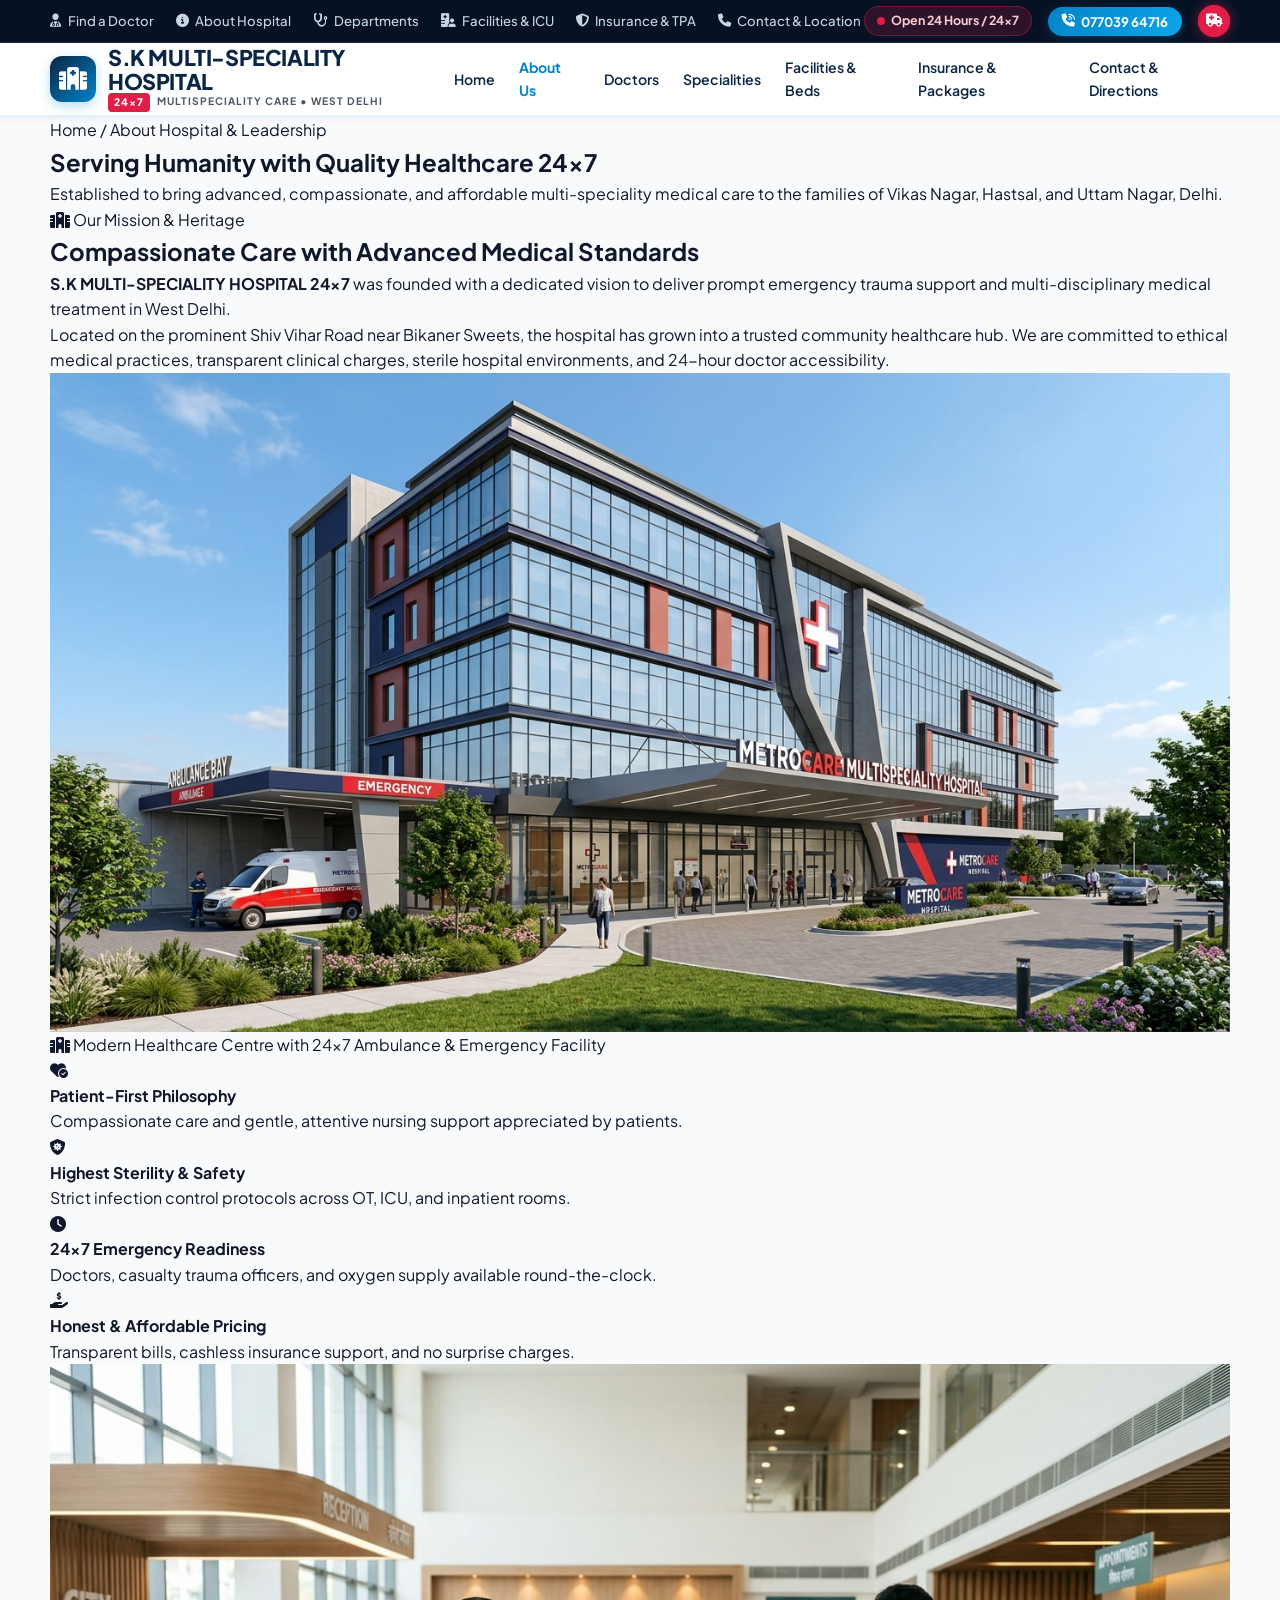
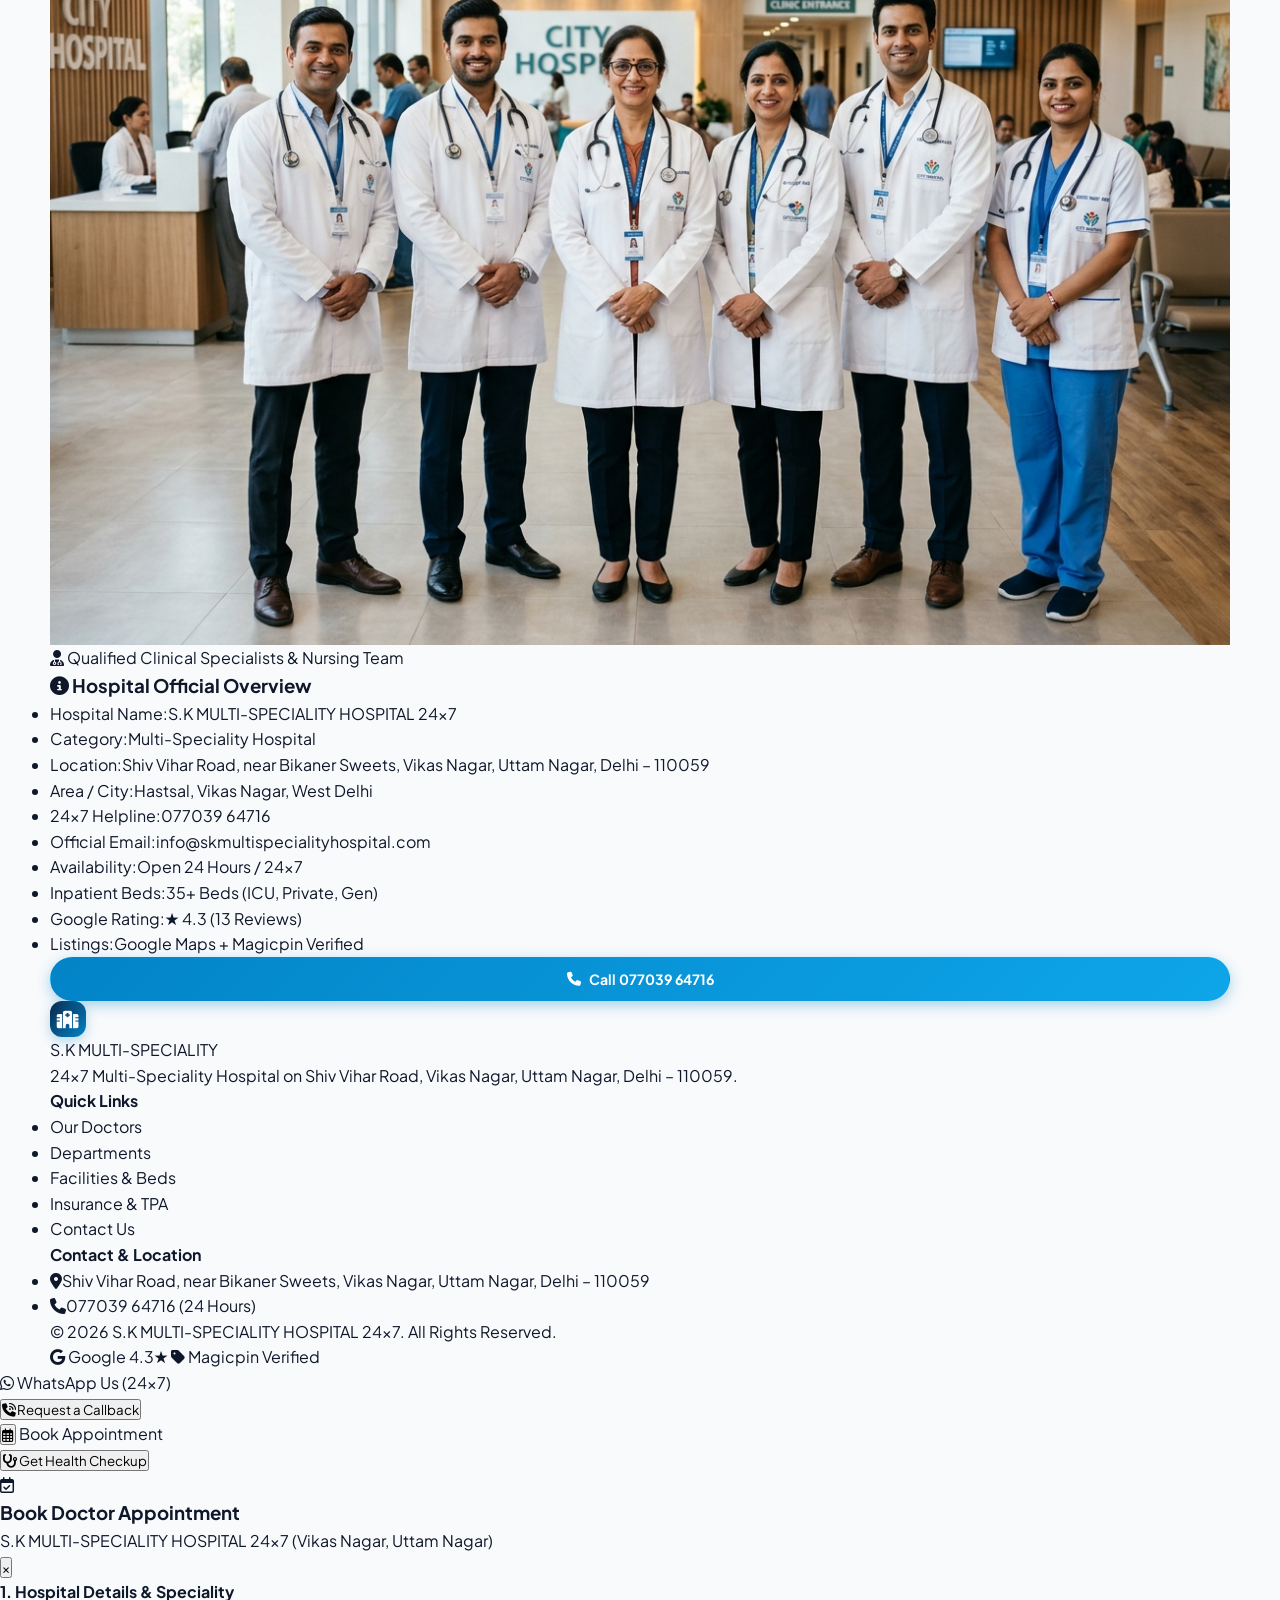
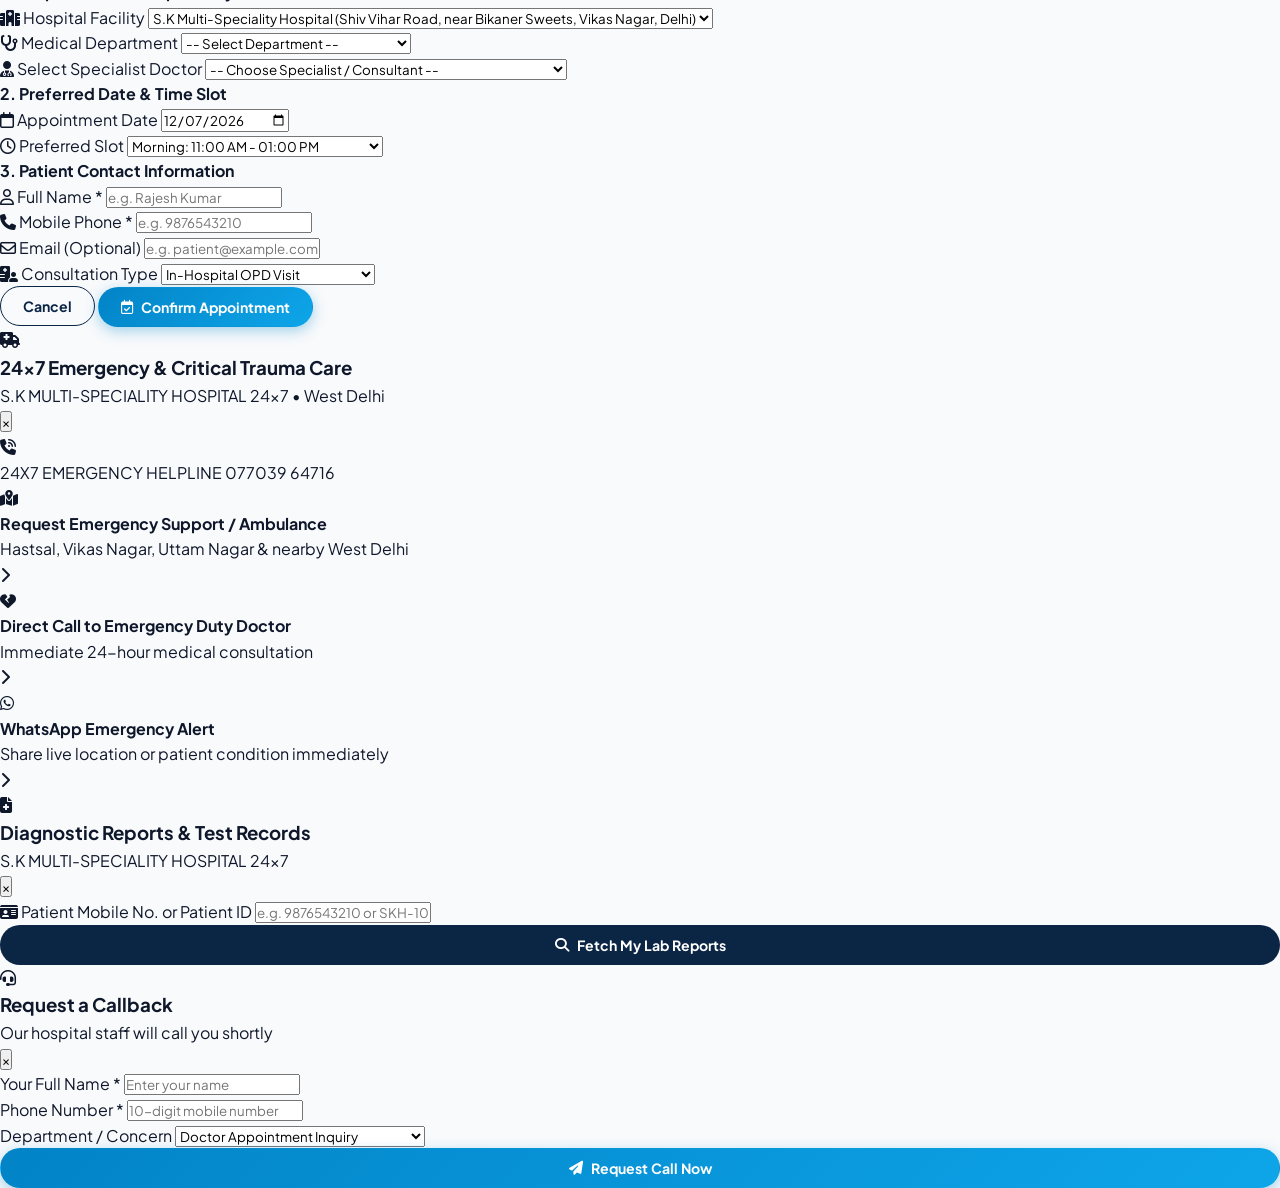
==== commit 1f3a55f8: "update" ====
--- a/about.html
+++ b/about.html
@@ -234,6 +234,328 @@
     </div>
   </footer>
 
+  <!-- Floating WhatsApp Chat Widget -->
+  <a href="https://wa.me/917703964716?text=Hello%20SK%20Multi-Speciality%20Hospital,%20I%20would%20like%20to%20inquire%20about%20medical%20services." target="_blank" class="floating-whatsapp-btn" aria-label="Chat on WhatsApp" title="Chat with S.K Hospital on WhatsApp">
+    <i class="fa-brands fa-whatsapp"></i>
+    <span class="wa-tooltip">WhatsApp Us (24x7)</span>
+  </a>
+
+  <!-- Mobile Bottom Sticky Navigation -->
+  <div class="mobile-bottom-nav">
+    <button class="mobile-bottom-item" onclick="openCallbackModal()">
+      <i class="fa-solid fa-phone-volume text-navy"></i>
+      <span>Request a Callback</span>
+    </button>
+    
+    <!-- Central Floating Action Button -->
+    <div class="mobile-fab-wrap">
+      <button class="mobile-fab-btn" onclick="openBookingModal()" aria-label="Book Appointment">
+        <i class="fa-regular fa-calendar-days"></i>
+      </button>
+      <span class="fab-label">Book Appointment</span>
+    </div>
+
+    <button class="mobile-bottom-item" onclick="openHealthCheckModal()">
+      <i class="fa-solid fa-stethoscope text-navy"></i>
+      <span>Get Health Checkup</span>
+    </button>
+  </div>
+
+  <!-- ==================== INTERACTIVE MODALS ==================== -->
+
+  <!-- 1. Appointment Booking Modal -->
+  <div class="modal-overlay" id="bookingModal">
+    <div class="modal-box modal-lg">
+      <div class="modal-header">
+        <div class="modal-title-group">
+          <i class="fa-regular fa-calendar-check text-red modal-head-icon"></i>
+          <div>
+            <h3>Book Doctor Appointment</h3>
+            <p>S.K MULTI-SPECIALITY HOSPITAL 24×7 (Vikas Nagar, Uttam Nagar)</p>
+          </div>
+        </div>
+        <button class="close-modal-btn" onclick="closeModal('bookingModal')">&times;</button>
+      </div>
+
+      <div class="modal-body">
+        <form id="appointmentForm" onsubmit="submitAppointment(event)">
+          <div class="form-step active" id="bookingStep1">
+            <h4 class="form-section-title">1. Hospital Details & Speciality</h4>
+            <div class="form-grid">
+              <div class="form-group">
+                <label for="modalHospital"><i class="fa-solid fa-hospital text-navy"></i> Hospital Facility</label>
+                <select id="modalHospital" required>
+                  <option value="S.K Multi-Speciality Hospital (Shiv Vihar Road, Vikas Nagar)" selected>S.K Multi-Speciality Hospital (Shiv Vihar Road, near Bikaner Sweets, Vikas Nagar, Delhi)</option>
+                </select>
+              </div>
+
+              <div class="form-group">
+                <label for="modalSpeciality"><i class="fa-solid fa-stethoscope text-red"></i> Medical Department</label>
+                <select id="modalSpeciality" required onchange="filterDoctorsBySpeciality(this.value)">
+                  <option value="">-- Select Department --</option>
+                  <option value="General Medicine">General & Internal Medicine</option>
+                  <option value="General Surgery">General & Laparoscopic Surgery</option>
+                  <option value="Orthopaedics">Orthopaedics & Joint Care</option>
+                  <option value="Gynaecology">Gynaecology & Obstetrics</option>
+                  <option value="Paediatrics">Paediatrics & Child Health</option>
+                  <option value="Cardiology">Cardiology / Heart Check</option>
+                  <option value="Emergency Care">24x7 Emergency & Critical Care</option>
+                </select>
+              </div>
+            </div>
+
+            <div class="form-group">
+              <label for="modalDoctor"><i class="fa-solid fa-user-doctor text-navy"></i> Select Specialist Doctor</label>
+              <select id="modalDoctor" required>
+                <option value="">-- Choose Specialist / Consultant --</option>
+                <option value="Senior Consultant - General Medicine">Senior Consultant (General & Internal Medicine)</option>
+                <option value="Consultant Surgeon - Laparoscopic & General Surgery">Consultant General & Laparoscopic Surgeon</option>
+                <option value="Consultant Orthopaedic Surgeon">Consultant Orthopaedic & Fracture Specialist</option>
+                <option value="Consultant Gynaecologist & Obstetrician">Consultant Gynaecologist & Obstetrician</option>
+                <option value="Senior Paediatrician">Senior Paediatrician & Child Specialist</option>
+                <option value="Duty Medical Officer (24x7 Emergency)">Duty Medical Officer (24×7 Emergency & Trauma Care)</option>
+              </select>
+            </div>
+
+            <h4 class="form-section-title mt-form">2. Preferred Date & Time Slot</h4>
+            <div class="form-grid">
+              <div class="form-group">
+                <label for="modalDate"><i class="fa-regular fa-calendar text-navy"></i> Appointment Date</label>
+                <input type="date" id="modalDate" required>
+              </div>
+              <div class="form-group">
+                <label for="modalSlot"><i class="fa-regular fa-clock text-red"></i> Preferred Slot</label>
+                <select id="modalSlot" required>
+                  <option value="09:00 AM - 11:00 AM">Morning: 09:00 AM - 11:00 AM</option>
+                  <option value="11:00 AM - 01:00 PM" selected>Morning: 11:00 AM - 01:00 PM</option>
+                  <option value="02:00 PM - 04:00 PM">Afternoon: 02:00 PM - 04:00 PM</option>
+                  <option value="05:00 PM - 07:00 PM">Evening: 05:00 PM - 07:00 PM</option>
+                  <option value="07:00 PM - 09:00 PM">Evening: 07:00 PM - 09:00 PM</option>
+                  <option value="24x7 Emergency Walk-in">24x7 Emergency / Immediate Walk-in</option>
+                </select>
+              </div>
+            </div>
+
+            <h4 class="form-section-title mt-form">3. Patient Contact Information</h4>
+            <div class="form-grid">
+              <div class="form-group">
+                <label for="patientName"><i class="fa-regular fa-user text-navy"></i> Full Name *</label>
+                <input type="text" id="patientName" placeholder="e.g. Rajesh Kumar" required>
+              </div>
+              <div class="form-group">
+                <label for="patientPhone"><i class="fa-solid fa-phone text-red"></i> Mobile Phone *</label>
+                <input type="tel" id="patientPhone" placeholder="e.g. 9876543210" pattern="[0-9]{10}" required>
+              </div>
+            </div>
+
+            <div class="form-grid">
+              <div class="form-group">
+                <label for="patientEmail"><i class="fa-regular fa-envelope text-navy"></i> Email (Optional)</label>
+                <input type="email" id="patientEmail" placeholder="e.g. patient@example.com">
+              </div>
+              <div class="form-group">
+                <label for="consultType"><i class="fa-solid fa-hospital-user text-red"></i> Consultation Type</label>
+                <select id="consultType">
+                  <option value="In-Hospital OPD Visit">In-Hospital OPD Visit</option>
+                  <option value="24x7 Emergency Admission">24x7 Emergency Admission</option>
+                  <option value="Phone / WhatsApp Consultation">Phone / WhatsApp Assistance</option>
+                </select>
+              </div>
+            </div>
+
+            <div class="modal-footer-btns">
+              <button type="button" class="btn btn-outline" onclick="closeModal('bookingModal')">Cancel</button>
+              <button type="submit" class="btn btn-primary"><i class="fa-regular fa-calendar-check"></i> Confirm Appointment</button>
+            </div>
+          </div>
+        </form>
+
+        <!-- Booking Confirmation Success Card -->
+        <div class="booking-success-view" id="bookingSuccessView" style="display:none;">
+          <div class="success-icon-badge">
+            <i class="fa-solid fa-circle-check"></i>
+          </div>
+          <h3>Appointment Confirmed Successfully!</h3>
+          <p>Your appointment reference number is <strong class="app-ref" id="confirmedAppId">SKH-2026-8941</strong></p>
+          
+          <div class="confirmation-ticket">
+            <div class="ticket-row">
+              <span class="t-lbl">Patient:</span>
+              <span class="t-val" id="confPatientName">-</span>
+            </div>
+            <div class="ticket-row">
+              <span class="t-lbl">Doctor/Dept:</span>
+              <span class="t-val" id="confDoctor">-</span>
+            </div>
+            <div class="ticket-row">
+              <span class="t-lbl">Hospital:</span>
+              <span class="t-val" id="confHospital">S.K Multi-Speciality Hospital, Shiv Vihar Road, Vikas Nagar</span>
+            </div>
+            <div class="ticket-row">
+              <span class="t-lbl">Date & Time:</span>
+              <span class="t-val" id="confDateTime">-</span>
+            </div>
+          </div>
+
+          <div class="success-actions">
+            <button class="btn btn-navy" onclick="printAppointmentTicket()"><i class="fa-solid fa-print"></i> Download Slip</button>
+            <a href="tel:07703964716" class="btn btn-primary"><i class="fa-solid fa-phone"></i> Call Hospital (077039 64716)</a>
+          </div>
+        </div>
+
+      </div>
+    </div>
+  </div>
+
+  <!-- 2. Emergency 24x7 SOS Modal -->
+  <div class="modal-overlay" id="emergencyModal">
+    <div class="modal-box modal-emergency">
+      <div class="modal-header bg-emergency-red">
+        <div class="modal-title-group text-white">
+          <i class="fa-solid fa-truck-medical modal-head-icon text-white"></i>
+          <div>
+            <h3>24x7 Emergency & Critical Trauma Care</h3>
+            <p>S.K MULTI-SPECIALITY HOSPITAL 24×7 • West Delhi</p>
+          </div>
+        </div>
+        <button class="close-modal-btn text-white" onclick="closeModal('emergencyModal')">&times;</button>
+      </div>
+      <div class="modal-body">
+        <div class="emergency-hotline-banner">
+          <div class="hotline-icon"><i class="fa-solid fa-phone-volume"></i></div>
+          <div>
+            <span class="hotline-sub">24X7 EMERGENCY HELPLINE</span>
+            <a href="tel:07703964716" class="hotline-number">077039 64716</a>
+          </div>
+        </div>
+
+        <div class="emergency-quick-actions">
+          <div class="em-action-box" onclick="triggerAmbulanceSimulation()">
+            <div class="em-box-icon"><i class="fa-solid fa-map-location-dot"></i></div>
+            <div class="em-box-info">
+              <h4>Request Emergency Support / Ambulance</h4>
+              <p>Hastsal, Vikas Nagar, Uttam Nagar & nearby West Delhi</p>
+            </div>
+            <i class="fa-solid fa-chevron-right em-arrow"></i>
+          </div>
+
+          <a href="tel:07703964716" class="em-action-box">
+            <div class="em-box-icon"><i class="fa-solid fa-heart-crack text-red"></i></div>
+            <div class="em-box-info">
+              <h4>Direct Call to Emergency Duty Doctor</h4>
+              <p>Immediate 24-hour medical consultation</p>
+            </div>
+            <i class="fa-solid fa-chevron-right em-arrow"></i>
+          </a>
+
+          <a href="https://wa.me/917703964716?text=EMERGENCY:%20I%20need%20immediate%20medical%20help%20at%20SK%20Hospital." target="_blank" class="em-action-box">
+            <div class="em-box-icon"><i class="fa-brands fa-whatsapp text-red"></i></div>
+            <div class="em-box-info">
+              <h4>WhatsApp Emergency Alert</h4>
+              <p>Share live location or patient condition immediately</p>
+            </div>
+            <i class="fa-solid fa-chevron-right em-arrow"></i>
+          </a>
+        </div>
+
+        <div class="emergency-status-bar" id="ambulanceStatusBar" style="display:none;">
+          <div class="spinner-loader"></div>
+          <span id="ambulanceStatusText">Locating nearest available medical team...</span>
+        </div>
+      </div>
+    </div>
+  </div>
+
+  <!-- 3. Medical Reports & Diagnostics Modal -->
+  <div class="modal-overlay" id="reportPortalModal">
+    <div class="modal-box">
+      <div class="modal-header">
+        <div class="modal-title-group">
+          <i class="fa-solid fa-file-medical text-red modal-head-icon"></i>
+          <div>
+            <h3>Diagnostic Reports & Test Records</h3>
+            <p>S.K MULTI-SPECIALITY HOSPITAL 24×7</p>
+          </div>
+        </div>
+        <button class="close-modal-btn" onclick="closeModal('reportPortalModal')">&times;</button>
+      </div>
+      <div class="modal-body">
+        <div class="report-lookup-box">
+          <div class="form-group">
+            <label for="reportUHID"><i class="fa-solid fa-id-card text-navy"></i> Patient Mobile No. or Patient ID</label>
+            <input type="text" id="reportUHID" placeholder="e.g. 9876543210 or SKH-1049">
+          </div>
+          <button class="btn btn-navy btn-block" onclick="fetchSampleReports()">
+            <i class="fa-solid fa-magnifying-glass"></i> Fetch My Lab Reports
+          </button>
+        </div>
+
+        <div class="reports-results-view" id="reportsResultView" style="display:none; margin-top:20px;">
+          <h4 class="results-title"><i class="fa-solid fa-folder-open text-navy"></i> Available Reports for Patient (ID: SKH-1049)</h4>
+          <div class="report-items-list">
+            <div class="report-item">
+              <div class="rep-icon"><i class="fa-solid fa-file-pdf text-red"></i></div>
+              <div class="rep-meta">
+                <span class="rep-title">Complete Blood Count (CBC) & Blood Sugar</span>
+                <span class="rep-date">S.K Hospital Diagnostic Lab</span>
+              </div>
+              <button class="btn btn-sm btn-outline" onclick="downloadSampleReport('CBC_Blood_Sugar_Report.pdf')"><i class="fa-solid fa-download"></i> PDF</button>
+            </div>
+            <div class="report-item">
+              <div class="rep-icon"><i class="fa-solid fa-file-pdf text-red"></i></div>
+              <div class="rep-meta">
+                <span class="rep-title">Routine Lipid Profile & Liver Function Test</span>
+                <span class="rep-date">Pathology Department</span>
+              </div>
+              <button class="btn btn-sm btn-outline" onclick="downloadSampleReport('Lipid_LFT_Report.pdf')"><i class="fa-solid fa-download"></i> PDF</button>
+            </div>
+          </div>
+        </div>
+      </div>
+    </div>
+  </div>
+
+  <!-- 4. Request a Callback Modal -->
+  <div class="modal-overlay" id="callbackModal">
+    <div class="modal-box">
+      <div class="modal-header">
+        <div class="modal-title-group">
+          <i class="fa-solid fa-headset text-navy modal-head-icon"></i>
+          <div>
+            <h3>Request a Callback</h3>
+            <p>Our hospital staff will call you shortly</p>
+          </div>
+        </div>
+        <button class="close-modal-btn" onclick="closeModal('callbackModal')">&times;</button>
+      </div>
+      <div class="modal-body">
+        <form onsubmit="submitCallback(event)">
+          <div class="form-group">
+            <label for="cbName">Your Full Name *</label>
+            <input type="text" id="cbName" placeholder="Enter your name" required>
+          </div>
+          <div class="form-group">
+            <label for="cbPhone">Phone Number *</label>
+            <input type="tel" id="cbPhone" placeholder="10-digit mobile number" pattern="[0-9]{10}" required>
+          </div>
+          <div class="form-group">
+            <label for="cbDept">Department / Concern</label>
+            <select id="cbDept">
+              <option value="Doctor Appointment Inquiry">Doctor Appointment Inquiry</option>
+              <option value="24x7 Emergency / Admission Inquiry">24x7 Emergency / Admission Inquiry</option>
+              <option value="Diagnostic Lab & Blood Test">Diagnostic Lab & Blood Test</option>
+              <option value="Surgery / Treatment Cost Inquiry">Surgery / Treatment Cost Inquiry</option>
+            </select>
+          </div>
+          <button type="submit" class="btn btn-primary btn-block"><i class="fa-solid fa-paper-plane"></i> Request Call Now</button>
+        </form>
+      </div>
+    </div>
+  </div>
+
+  <!-- Toast Notification Container -->
+  <div class="toast-container" id="toastContainer"></div>
+
   <script src="script.js"></script>
 </body>
 </html>
--- a/style.css
+++ b/style.css
@@ -834,128 +834,186 @@
   display: inline-block;
   box-shadow: 0 0 0 0 rgba(225, 29, 72, 0.8);
   animation: pulseRed 1.8s infinite;
-}
-
 @keyframes pulseRed {
   0% { transform: scale(0.95); box-shadow: 0 0 0 0 rgba(225, 29, 72, 0.8); }
   70% { transform: scale(1); box-shadow: 0 0 0 8px rgba(225, 29, 72, 0); }
   100% { transform: scale(0.95); box-shadow: 0 0 0 0 rgba(225, 29, 72, 0); }
 }
 
-.star-rating {
-  color: var(--gold-star);
-  display: inline-flex;
-  gap: 2px;
-  font-size: 0.8rem;
-}
-
-.star-gold {
-  color: var(--gold-star);
+/* ==========================================================================
+   FORTIS-STYLE CLEAN HEADER ACTION SUB-STRIP
+   ========================================================================== */
+
+.fortis-action-substrip {
+  background: #ffffff;
+  border-top: 1px solid #f1f5f9;
+  border-bottom: 1px solid #e2e8f0;
+  padding: 8px 0;
+}
+
+.fortis-substrip-inner {
+  display: flex;
+  align-items: center;
+  justify-content: center;
+  gap: 28px;
+}
+
+.substrip-action-link {
+  background: none;
+  border: none;
+  font-size: 0.9rem;
   font-weight: 700;
-}
-
-.hero-title {
-  font-size: 3.1rem;
+  color: #1e293b;
+  display: flex;
+  align-items: center;
+  gap: 8px;
+  cursor: pointer;
+  transition: color var(--trans-fast);
+}
+
+.substrip-action-link:hover {
+  color: var(--teal-primary);
+}
+
+.substrip-action-link i {
+  font-size: 1.05rem;
+  color: #334155;
+}
+
+.substrip-pill-btn {
+  background: #fcebe6;
+  border: none;
+  color: #0f172a;
+  font-size: 0.9rem;
   font-weight: 800;
+  padding: 8px 24px;
+  border-radius: var(--radius-pill);
+  display: flex;
+  align-items: center;
+  gap: 8px;
+  cursor: pointer;
+  box-shadow: 0 2px 6px rgba(225, 29, 72, 0.08);
+  transition: all var(--trans-fast);
+}
+
+.substrip-pill-btn:hover {
+  background: #fcdbd2;
+  transform: translateY(-1px);
+}
+
+.substrip-pill-btn i {
+  font-size: 1rem;
+  color: #e11d48;
+}
+
+/* ==========================================================================
+   FORTIS-STYLE CLEAN HERO SECTION
+   ========================================================================== */
+
+.fortis-clean-hero {
+  position: relative;
+  padding: 55px 0 50px 0;
+  background: #f8fafc;
+  overflow: hidden;
+}
+
+.fortis-hero-bg-media {
+  position: absolute;
+  top: 0;
+  left: 0;
+  width: 100%;
+  height: 100%;
+  background: linear-gradient(180deg, rgba(255, 255, 255, 0.45) 0%, rgba(240, 249, 255, 0.72) 100%), url('images/hero_bright_consultation.jpg') center center/cover no-repeat;
+  filter: blur(1.5px);
+  transform: scale(1.03);
+  z-index: 1;
+}
+
+.fortis-hero-wrapper {
+  position: relative;
+  z-index: 2;
+  display: flex;
+  justify-content: center;
+}
+
+.fortis-hero-box {
+  background: rgba(255, 255, 255, 0.94);
+  backdrop-filter: blur(10px);
+  -webkit-backdrop-filter: blur(10px);
+  border-radius: 28px;
+  padding: 42px 48px 38px;
+  max-width: 860px;
+  width: 100%;
+  text-align: center;
+  box-shadow: 0 20px 45px rgba(11, 37, 69, 0.09), 0 2px 10px rgba(0, 0, 0, 0.03);
+  border: 1px solid rgba(255, 255, 255, 0.85);
+}
+
+.fortis-hero-title {
+  font-size: clamp(2rem, 3.6vw, 3.1rem);
+  font-weight: 900;
+  color: #0f172a;
   line-height: 1.18;
-  color: #ffffff;
-  letter-spacing: -1px;
-  margin-bottom: 18px;
-  text-shadow: 0 2px 10px rgba(0, 0, 0, 0.35);
-}
-
-.hero-title-highlight {
-  background: linear-gradient(135deg, #38bdf8 0%, #2dd4bf 50%, #ffffff 100%);
-  -webkit-background-clip: text;
-  -webkit-text-fill-color: transparent;
-  display: block;
-}
-
-.hero-description-lead {
-  font-size: 1.12rem;
-  color: #e2e8f0;
-  max-width: 820px;
-  margin: 0 auto 34px auto;
-  line-height: 1.65;
-  text-shadow: 0 1px 4px rgba(0, 0, 0, 0.4);
-}
-
-/* Search Bar in Hero (Glassmorphism & Crisp Glow) */
-.hero-search-wrapper {
+  margin-bottom: 26px;
+  letter-spacing: -0.6px;
+}
+
+/* Rounded Fortis Search Bar */
+.fortis-search-container {
   max-width: 720px;
-  margin: 0 auto 36px auto;
+  margin: 0 auto;
   position: relative;
 }
 
-.hero-search-bar {
-  background: rgba(255, 255, 255, 0.96);
+.fortis-search-bar {
+  background: #ffffff;
+  border: 1.5px solid #cbd5e1;
   border-radius: var(--radius-pill);
-  padding: 7px 9px 7px 24px;
-  display: flex;
-  align-items: center;
-  box-shadow: 0 12px 35px rgba(0, 0, 0, 0.35), 0 0 0 1px rgba(255, 255, 255, 0.6);
-  border: 2px solid transparent;
+  padding: 8px 14px 8px 24px;
+  display: flex;
+  align-items: center;
+  box-shadow: 0 6px 20px rgba(0, 0, 0, 0.06);
   transition: all var(--trans-fast);
 }
 
-.hero-search-bar:focus-within {
-  border-color: var(--teal-accent);
-  box-shadow: 0 14px 40px rgba(14, 165, 233, 0.35), 0 0 0 3px rgba(14, 165, 233, 0.2);
-}
-
-.search-input-box {
+.fortis-search-bar:focus-within {
+  border-color: #0f172a;
+  box-shadow: 0 8px 25px rgba(15, 23, 42, 0.12);
+}
+
+.fortis-search-bar input {
   flex: 1;
-  display: flex;
-  align-items: center;
-  position: relative;
-}
-
-.search-input-box input {
-  width: 100%;
   border: none;
   outline: none;
   font-size: 1.05rem;
   font-weight: 500;
-  color: var(--navy-primary);
+  color: #0f172a;
   background: transparent;
-  padding-right: 28px;
-}
-
-.clear-search-btn {
-  position: absolute;
-  right: 6px;
-  background: #e2e8f0;
+}
+
+.fortis-search-bar input::placeholder {
+  color: #64748b;
+  font-weight: 400;
+}
+
+.fortis-search-icon-btn {
+  background: none;
   border: none;
-  width: 22px;
-  height: 22px;
-  border-radius: 50%;
+  font-size: 1.35rem;
+  color: #0f172a;
   cursor: pointer;
-  font-size: 0.95rem;
-  color: var(--text-muted);
-}
-
-.hero-search-btn {
-  background: linear-gradient(135deg, var(--teal-primary), var(--teal-accent));
-  color: #ffffff;
-  border: none;
-  width: 50px;
-  height: 50px;
-  border-radius: 50%;
+  padding: 8px 12px;
   display: flex;
   align-items: center;
   justify-content: center;
-  font-size: 1.2rem;
-  cursor: pointer;
-  transition: all var(--trans-fast);
-  box-shadow: 0 4px 15px rgba(2, 132, 199, 0.45);
-}
-
-.hero-search-btn:hover {
-  background: linear-gradient(135deg, var(--teal-dark), var(--teal-primary));
-  transform: scale(1.06);
-}
-
-/* Autocomplete Dropdown */
+  transition: transform var(--trans-fast);
+}
+
+.fortis-search-icon-btn:hover {
+  transform: scale(1.12);
+}
+
+/* Search Dropdown in Hero */
 .search-dropdown-results {
   position: absolute;
   top: calc(100% + 8px);
@@ -1042,155 +1100,206 @@
   color: var(--teal-primary);
 }
 
-/* Hero Stats in Frosted Glass Container */
-.hero-stats {
-  display: flex;
-  align-items: center;
-  justify-content: center;
-  gap: 36px;
-  background: rgba(6, 18, 36, 0.65);
-  backdrop-filter: blur(14px);
-  -webkit-backdrop-filter: blur(14px);
-  border: 1px solid rgba(255, 255, 255, 0.18);
-  border-radius: var(--radius-xl);
-  padding: 16px 28px;
-  max-width: 900px;
-  margin: 0 auto;
-  box-shadow: 0 10px 30px rgba(0, 0, 0, 0.25);
-}
-
-.stat-item {
-  display: flex;
-  flex-direction: column;
-}
-
-.stat-num {
-  font-size: 1.65rem;
-  font-weight: 800;
-  color: #38bdf8;
-  line-height: 1.1;
-  text-shadow: 0 2px 8px rgba(56, 189, 248, 0.3);
-}
-
-.stat-lbl {
-  font-size: 0.82rem;
-  font-weight: 600;
-  color: #cbd5e1;
-}
-
-.stat-divider {
-  width: 1px;
-  height: 36px;
-  background: rgba(255, 255, 255, 0.2);
-}
-
 /* ==========================================================================
-   SERVICES & ACTION CARDS
+   FORTIS-STYLE QUICK SERVICE CARDS HUB (PASTEL + WE CAN HELP YOU BOOK)
    ========================================================================== */
 
-.services-hub-section {
-  padding: 35px 0 25px 0;
-  position: relative;
-}
-
-.services-hub-layout {
+.fortis-services-hub {
+  padding: 36px 0 40px 0;
+  background: #ffffff;
+}
+
+.fortis-hub-main-grid {
   display: grid;
-  grid-template-columns: 2fr 1fr;
-  gap: 20px;
-}
-
-.primary-cards-grid {
+  grid-template-columns: 1.7fr 1fr;
+  gap: 28px;
+  align-items: stretch;
+}
+
+/* Left: 4 Pastel Cards (2x2 Grid) */
+.fortis-pastel-cards-grid {
   display: grid;
-  grid-template-columns: repeat(2, 1fr);
-  gap: 16px;
-}
-
-.service-card {
-  background: #ffffff;
-  border-radius: var(--radius-lg);
-  padding: 24px;
+  grid-template-columns: 1fr 1fr;
+  gap: 18px;
+}
+
+.f-pastel-card {
+  border-radius: 18px;
+  padding: 22px 22px;
   display: flex;
   align-items: center;
   justify-content: space-between;
-  box-shadow: var(--shadow-sm);
-  border: 1.5px solid var(--border-color);
   cursor: pointer;
   transition: all var(--trans-normal);
-  position: relative;
-  overflow: hidden;
-}
-
-.service-card:hover {
-  transform: translateY(-4px);
-  box-shadow: var(--shadow-lg);
-}
-
-.card-appointment {
-  background: #fcfdfe;
-  border-color: #dbeafe;
-}
-.card-appointment:hover { border-color: var(--navy-primary); }
-
-.card-hospitals {
-  background: #fff8f8;
-  border-color: #fecaca;
-}
-.card-hospitals:hover { border-color: var(--red-primary); }
-
-.card-specialities {
-  background: #faf8ff;
-  border-color: #e0e7ff;
-}
-.card-specialities:hover { border-color: var(--blue-accent); }
-
-.card-doctors {
-  background: #fdfaf8;
-  border-color: #fed7aa;
-}
-.card-doctors:hover { border-color: var(--peach-primary); }
-
-.card-info h3 {
+  border: 1.5px solid transparent;
+  box-shadow: 0 2px 8px rgba(0, 0, 0, 0.02);
+}
+
+.f-pastel-card:hover {
+  transform: translateY(-3px);
+  box-shadow: 0 8px 22px rgba(0, 0, 0, 0.07);
+}
+
+/* 1. Book Appointment (Light Green) */
+.card-pastel-green {
+  background: #f4faee;
+  border-color: #e5f5da;
+}
+.card-pastel-green:hover {
+  border-color: #84cc16;
+}
+
+/* 2. Hospitals (Soft Blue) */
+.card-pastel-blue {
+  background: #eef7fc;
+  border-color: #d8eefa;
+}
+.card-pastel-blue:hover {
+  border-color: #0ea5e9;
+}
+
+/* 3. Specialities (Lavender) */
+.card-pastel-purple {
+  background: #f6f3ff;
+  border-color: #ede5ff;
+}
+.card-pastel-purple:hover {
+  border-color: #8b5cf6;
+}
+
+/* 4. Doctors (Soft Peach) */
+.card-pastel-peach {
+  background: #fff4ed;
+  border-color: #ffe4d4;
+}
+.card-pastel-peach:hover {
+  border-color: #f97316;
+}
+
+.f-card-content h3 {
   font-size: 1.25rem;
   font-weight: 800;
-  color: var(--navy-deep);
+  color: #0f172a;
   margin-bottom: 4px;
 }
 
-.card-info p {
-  font-size: 0.85rem;
-  color: var(--text-muted);
+.f-card-content p {
+  font-size: 0.825rem;
+  color: #475569;
   font-weight: 500;
 }
 
-.card-icon-bubble {
-  width: 58px;
-  height: 58px;
+.f-card-icon-badge {
+  width: 52px;
+  height: 52px;
   border-radius: 50%;
   display: flex;
   align-items: center;
   justify-content: center;
-  font-size: 1.6rem;
+  font-size: 1.45rem;
   flex-shrink: 0;
   transition: transform var(--trans-bounce);
 }
 
-.service-card:hover .card-icon-bubble {
+.f-pastel-card:hover .f-card-icon-badge {
   transform: scale(1.1);
 }
 
-.bg-green-light { background: var(--navy-light); }
-.text-green { color: var(--navy-primary); }
-
-.bg-cyan-light { background: var(--red-light); }
-.text-cyan { color: var(--red-primary); }
-
-.bg-purple-light { background: #ede9fe; }
-.text-purple { color: #4f46e5; }
-
-.bg-peach-light { background: #ffedd5; }
-.text-peach { color: #ea580c; }
-
-/* Side Booking Box */
+.badge-lime {
+  background: #e3f5cb;
+  color: #65a30d;
+}
+
+.badge-blue {
+  background: #d9eefb;
+  color: #0284c7;
+}
+
+.badge-purple {
+  background: #ebdfff;
+  color: #7c3aed;
+}
+
+.badge-peach {
+  background: #ffe3d3;
+  color: #ea580c;
+}
+
+/* Right: We Can Help You Book */
+.fortis-help-book-container {
+  display: flex;
+  flex-direction: column;
+}
+
+.help-book-heading {
+  font-size: 1.35rem;
+  font-weight: 800;
+  color: #0f172a;
+  margin-bottom: 16px;
+}
+
+.help-book-cards-grid {
+  display: grid;
+  grid-template-columns: 1fr 1fr;
+  gap: 18px;
+  flex: 1;
+}
+
+.white-action-card {
+  background: #ffffff;
+  border: 1.5px solid #e2e8f0;
+  border-radius: 18px;
+  padding: 24px 16px;
+  display: flex;
+  flex-direction: column;
+  align-items: center;
+  justify-content: center;
+  text-align: center;
+  cursor: pointer;
+  box-shadow: 0 4px 14px rgba(0, 0, 0, 0.03);
+  transition: all var(--trans-normal);
+}
+
+.white-action-card:hover {
+  transform: translateY(-3px);
+  border-color: #0f172a;
+  box-shadow: 0 10px 24px rgba(0, 0, 0, 0.08);
+}
+
+.illus-icon-round {
+  width: 68px;
+  height: 68px;
+  border-radius: 20px;
+  display: flex;
+  align-items: center;
+  justify-content: center;
+  font-size: 1.85rem;
+  margin-bottom: 12px;
+  transition: transform var(--trans-bounce);
+}
+
+.white-action-card:hover .illus-icon-round {
+  transform: scale(1.08);
+}
+
+.doc-illus-icon {
+  background: #ecfdf5;
+  color: #059669;
+  border: 2px solid #a7f3d0;
+}
+
+.lab-illus-icon {
+  background: #eff6ff;
+  color: #2563eb;
+  border: 2px solid #bfdbfe;
+}
+
+.white-action-card h4 {
+  font-size: 0.95rem;
+  font-weight: 800;
+  color: #0f172a;
+}
+
 .side-booking-box {
   background: #ffffff;
   border-radius: var(--radius-lg);
@@ -3038,41 +3147,107 @@
 
   .stat-divider {
     display: none;
-  }
-
-  .stat-item {
-    text-align: center;
-  }
-
-  .stat-num {
-    font-size: 1.35rem;
-  }
-
-  .stat-lbl {
-    font-size: 0.75rem;
-  }
-
-  .primary-cards-grid {
+  /* Fortis Hero & Hub Mobile Rules */
+  .fortis-action-substrip {
+    display: none;
+  }
+
+  .fortis-clean-hero {
+    padding: 26px 0 20px 0;
+  }
+
+  .fortis-hero-box {
+    padding: 24px 16px 20px;
+    border-radius: 20px;
+    box-shadow: 0 10px 25px rgba(11, 37, 69, 0.07);
+  }
+
+  .fortis-hero-title {
+    font-size: 1.85rem;
+    line-height: 1.22;
+    margin-bottom: 18px;
+  }
+
+  .fortis-search-bar {
+    padding: 6px 8px 6px 18px;
+  }
+
+  .fortis-search-bar input {
+    font-size: 0.9rem;
+  }
+
+  .fortis-search-icon-btn {
+    font-size: 1.2rem;
+    padding: 6px 8px;
+  }
+
+  .fortis-services-hub {
+    padding: 20px 0 35px 0;
+  }
+
+  .fortis-hub-main-grid {
     grid-template-columns: 1fr;
+    gap: 24px;
+  }
+
+  .fortis-pastel-cards-grid {
+    grid-template-columns: 1fr 1fr;
     gap: 12px;
   }
 
-  .service-card {
-    padding: 16px 20px;
-  }
-
-  .card-info h3 {
-    font-size: 1.1rem;
-  }
-
-  .card-icon-bubble {
-    width: 48px;
-    height: 48px;
-    font-size: 1.3rem;
-  }
-
-  .side-booking-cards {
-    grid-template-columns: 1fr;
+  .f-pastel-card.card-pastel-green {
+    grid-column: span 2;
+    padding: 18px 18px;
+  }
+
+  .f-pastel-card.card-pastel-peach {
+    grid-column: span 2;
+    padding: 18px 18px;
+  }
+
+  .f-pastel-card.card-pastel-blue,
+  .f-pastel-card.card-pastel-purple {
+    flex-direction: column;
+    align-items: flex-start;
+    justify-content: space-between;
+    gap: 14px;
+    padding: 16px 14px;
+    min-height: 130px;
+  }
+
+  .f-card-content h3 {
+    font-size: 1.15rem;
+  }
+
+  .f-card-content p {
+    font-size: 0.78rem;
+  }
+
+  .f-card-icon-badge {
+    width: 44px;
+    height: 44px;
+    font-size: 1.2rem;
+  }
+
+  .help-book-cards-grid {
+    grid-template-columns: 1fr 1fr;
+    gap: 12px;
+  }
+
+  .white-action-card {
+    padding: 18px 12px;
+  }
+
+  .illus-icon-round {
+    width: 52px;
+    height: 52px;
+    font-size: 1.5rem;
+    border-radius: 16px;
+    margin-bottom: 8px;
+  }
+
+  .white-action-card h4 {
+    font-size: 0.84rem;
   }
 
   /* Carousel */
@@ -4307,6 +4482,78 @@
   transform: translateY(-2px);
 }
 
+/* Inquiry & Contact Form Styles */
+.inquiry-form-section {
+  width: 100%;
+}
+
+.inquiry-form-card {
+  background: #ffffff;
+  border: 1.5px solid var(--border-color);
+  border-radius: var(--radius-lg);
+  padding: 36px 32px;
+  box-shadow: var(--shadow-md);
+}
+
+.inquiry-header {
+  display: flex;
+  align-items: center;
+  gap: 16px;
+  margin-bottom: 28px;
+  border-bottom: 1.5px solid var(--border-light);
+  padding-bottom: 18px;
+}
+
+.inquiry-icon {
+  width: 52px;
+  height: 52px;
+  border-radius: 16px;
+  background: var(--red-light);
+  display: flex;
+  align-items: center;
+  justify-content: center;
+  font-size: 1.4rem;
+  flex-shrink: 0;
+}
+
+.inquiry-header h2 {
+  font-size: 1.4rem;
+  font-weight: 800;
+  color: var(--navy-primary);
+  margin-bottom: 4px;
+}
+
+.inquiry-header p {
+  font-size: 0.88rem;
+  color: var(--text-muted);
+}
+
+.form-group textarea {
+  width: 100%;
+  padding: 12px 14px;
+  border: 1.5px solid var(--navy-border);
+  border-radius: var(--radius-sm);
+  font-family: inherit;
+  font-size: 0.88rem;
+  outline: none;
+  background: #ffffff;
+  color: var(--text-main);
+  resize: vertical;
+  transition: all var(--trans-fast);
+}
+
+.form-group textarea:focus {
+  border-color: var(--red-primary);
+  box-shadow: 0 0 0 3px rgba(217, 4, 41, 0.12);
+}
+
+.form-submit-row {
+  display: flex;
+  align-items: center;
+  gap: 16px;
+  margin-top: 18px;
+}
+
 /* Responsive Multi-Page Rules */
 @media (max-width: 992px) {
   .doctors-cards-grid,
@@ -4329,6 +4576,41 @@
 
   .facility-showcase-row.reverse-row .f-image-col {
     order: 1;
+  }
+}
+
+@media (max-width: 768px) {
+  .doctor-filter-tabs {
+    overflow-x: auto;
+    flex-wrap: nowrap;
+    -webkit-overflow-scrolling: touch;
+    padding-bottom: 8px;
+    margin-bottom: 24px;
+  }
+
+  .doc-tab-btn {
+    white-space: nowrap;
+    flex-shrink: 0;
+  }
+
+  .inquiry-form-card {
+    padding: 22px 18px;
+  }
+
+  .inquiry-header {
+    flex-direction: column;
+    align-items: flex-start;
+    gap: 12px;
+  }
+
+  .form-submit-row {
+    flex-direction: column;
+    width: 100%;
+  }
+
+  .form-submit-row .btn {
+    width: 100%;
+    justify-content: center;
   }
 }
 
@@ -4353,7 +4635,12 @@
     text-align: center;
     padding: 24px 18px;
   }
-}
-
-
-
+
+  .inquiry-header h2 {
+    font-size: 1.2rem;
+  }
+}
+
+
+
+
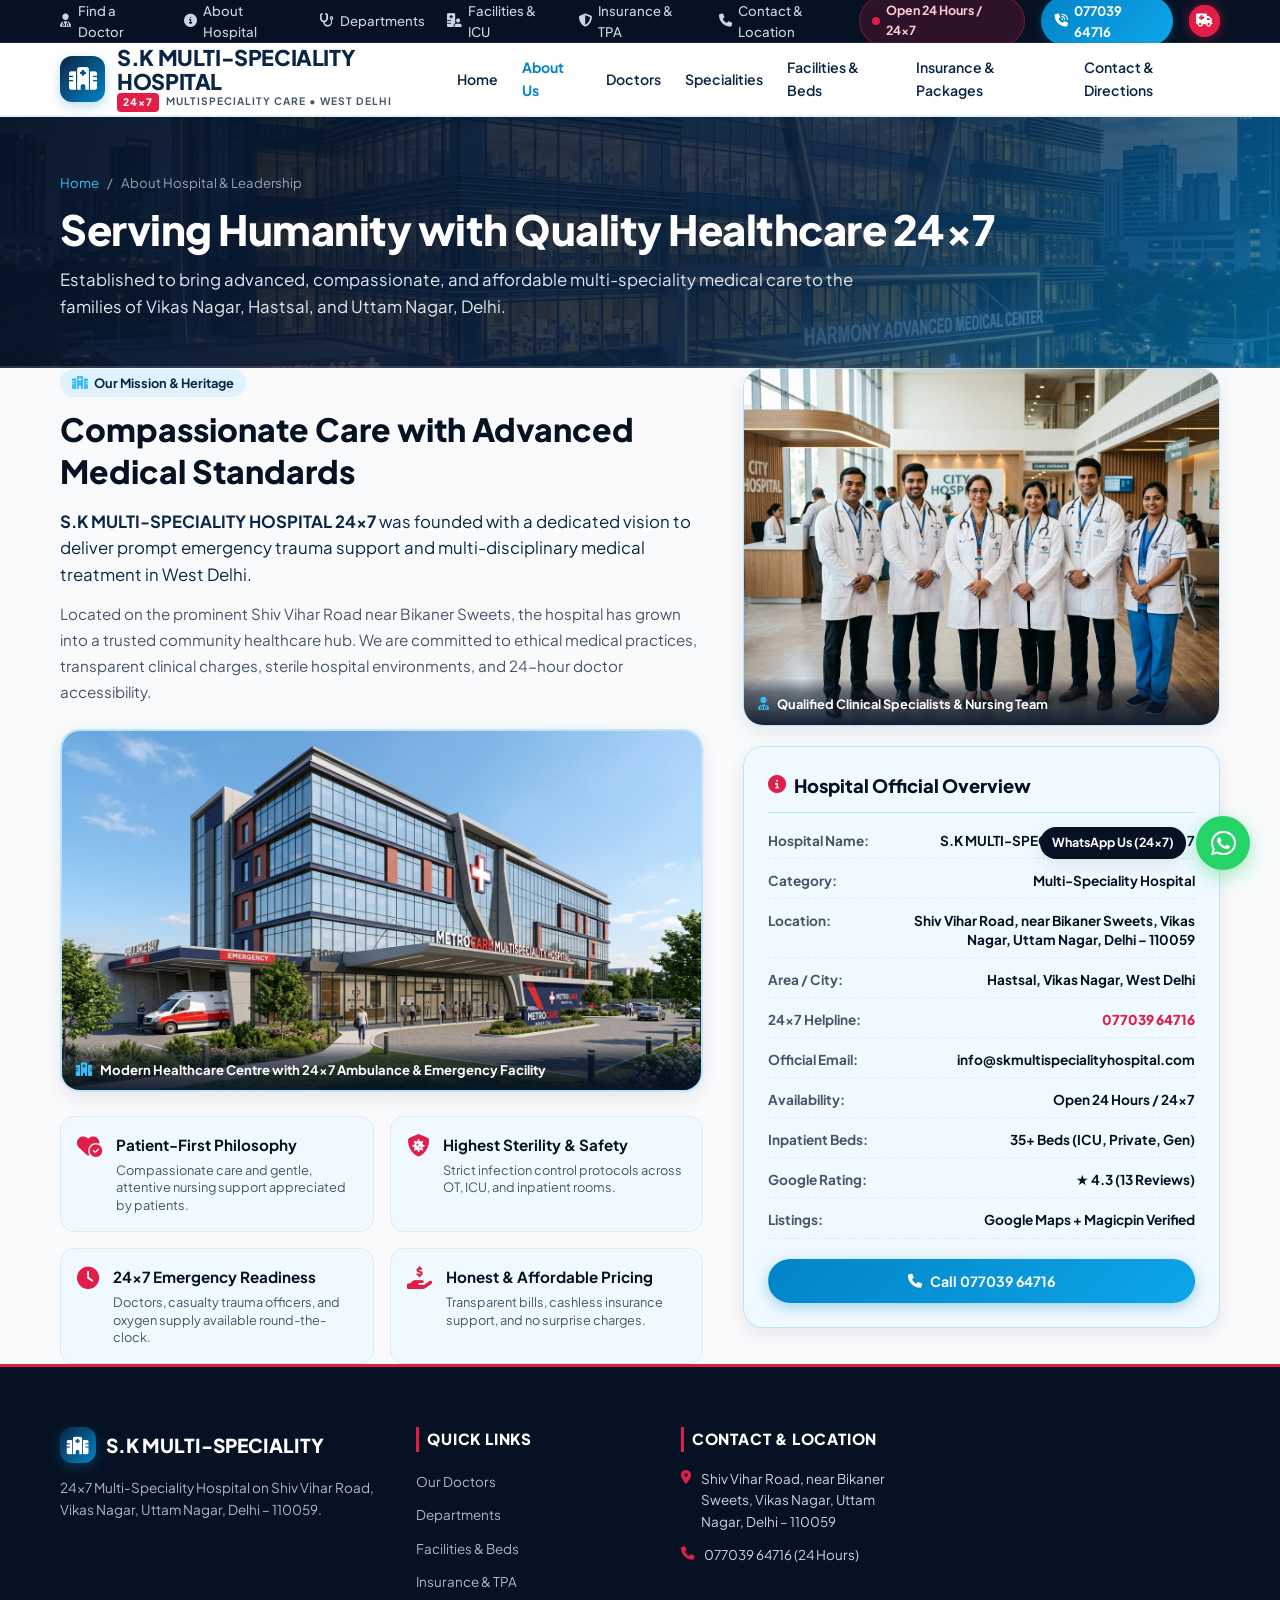
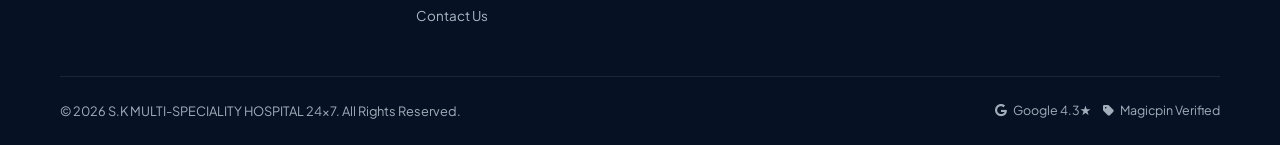
==== commit 8e46a075: "update" ====
--- a/about.html
+++ b/about.html
@@ -553,6 +553,24 @@
     </div>
   </div>
 
+    <!-- Mobile Sticky Bottom Action Bar (Fortis Style) -->
+  <div class="mobile-sticky-bottom-bar">
+    <div class="bottom-bar-inner">
+      <button class="m-bar-btn-text" onclick="openCallbackModal()">
+        <i class="fa-solid fa-headset"></i>
+        <span>Request Callback</span>
+      </button>
+      <button class="m-bar-btn-pill" onclick="openBookingModal()">
+        <i class="fa-regular fa-calendar-days"></i>
+        <span>Book Appointment</span>
+      </button>
+      <button class="m-bar-btn-text" onclick="openHealthCheckModal()">
+        <i class="fa-solid fa-stethoscope"></i>
+        <span>Health Checkup</span>
+      </button>
+    </div>
+  </div>
+
   <!-- Toast Notification Container -->
   <div class="toast-container" id="toastContainer"></div>
 
--- a/style.css
+++ b/style.css
@@ -834,6 +834,8 @@
   display: inline-block;
   box-shadow: 0 0 0 0 rgba(225, 29, 72, 0.8);
   animation: pulseRed 1.8s infinite;
+}
+
 @keyframes pulseRed {
   0% { transform: scale(0.95); box-shadow: 0 0 0 0 rgba(225, 29, 72, 0.8); }
   70% { transform: scale(1); box-shadow: 0 0 0 8px rgba(225, 29, 72, 0); }
@@ -3147,6 +3149,8 @@
 
   .stat-divider {
     display: none;
+  }
+
   /* Fortis Hero & Hub Mobile Rules */
   .fortis-action-substrip {
     display: none;
@@ -4641,6 +4645,84 @@
   }
 }
 
-
-
-
+/* ==========================================================================
+   MOBILE STICKY BOTTOM ACTION BAR (Fortis Style)
+   ========================================================================== */
+
+.mobile-sticky-bottom-bar {
+  display: none;
+  position: fixed;
+  bottom: 0;
+  left: 0;
+  right: 0;
+  background: #ffffff;
+  box-shadow: 0 -4px 20px rgba(11, 37, 69, 0.12);
+  border-top: 1px solid #e2e8f0;
+  z-index: 990;
+  padding: 8px 12px;
+}
+
+.mobile-sticky-bottom-bar .bottom-bar-inner {
+  display: flex;
+  align-items: center;
+  justify-content: space-between;
+  gap: 8px;
+  max-width: 500px;
+  margin: 0 auto;
+}
+
+.mobile-sticky-bottom-bar .m-bar-btn-text {
+  flex: 1;
+  background: transparent;
+  border: none;
+  font-family: inherit;
+  font-size: 0.76rem;
+  font-weight: 700;
+  color: #0b2545;
+  cursor: pointer;
+  text-align: center;
+  display: flex;
+  flex-direction: column;
+  align-items: center;
+  gap: 3px;
+  padding: 4px;
+}
+
+.mobile-sticky-bottom-bar .m-bar-btn-text i {
+  font-size: 1rem;
+  color: #007791;
+}
+
+.mobile-sticky-bottom-bar .m-bar-btn-pill {
+  flex: 1.4;
+  background: #007791;
+  color: #ffffff;
+  border: none;
+  border-radius: 9999px;
+  padding: 10px 14px;
+  font-family: inherit;
+  font-size: 0.82rem;
+  font-weight: 700;
+  display: flex;
+  align-items: center;
+  justify-content: center;
+  gap: 6px;
+  cursor: pointer;
+  box-shadow: 0 4px 12px rgba(0, 119, 145, 0.35);
+  white-space: nowrap;
+}
+
+.mobile-sticky-bottom-bar .m-bar-btn-pill:hover,
+.mobile-sticky-bottom-bar .m-bar-btn-pill:active {
+  background: #005f73;
+}
+
+@media (max-width: 768px) {
+  .mobile-sticky-bottom-bar {
+    display: block;
+  }
+  
+  body {
+    padding-bottom: 60px; /* Offset for sticky bottom bar */
+  }
+}
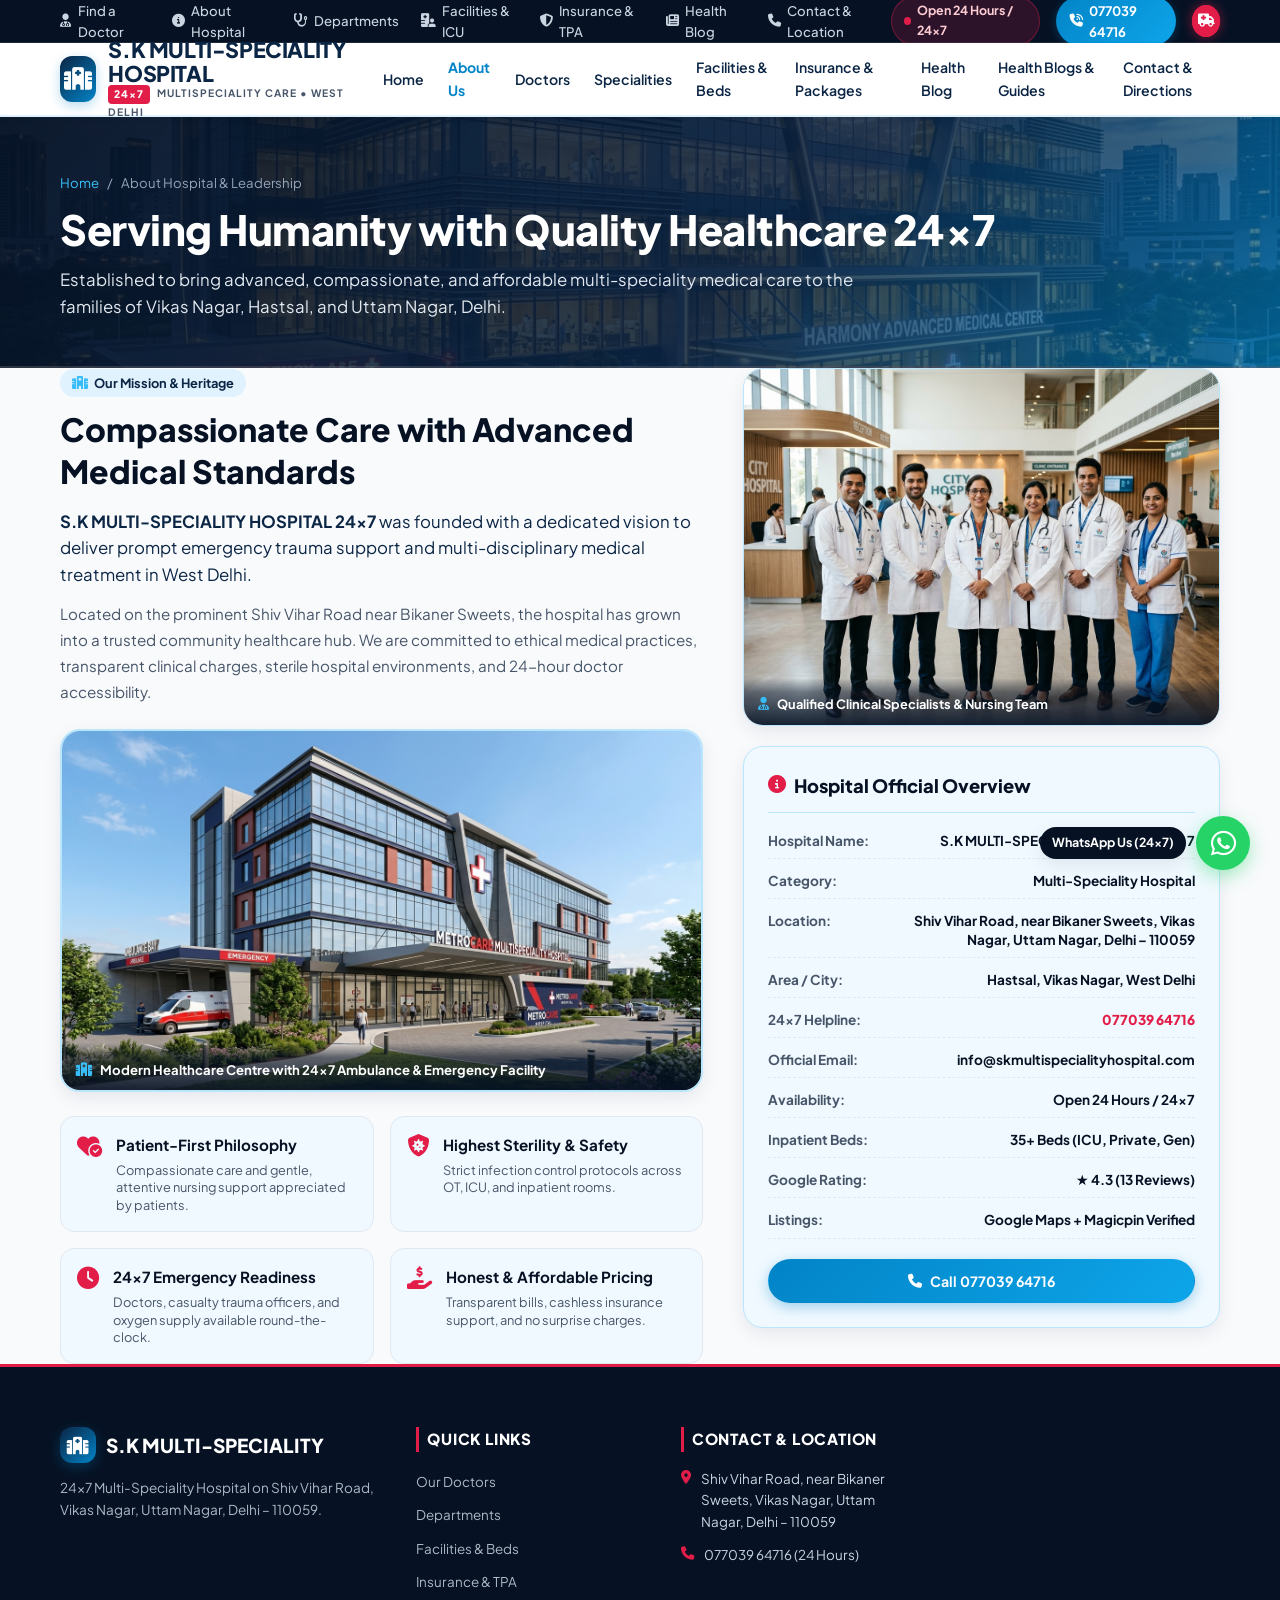
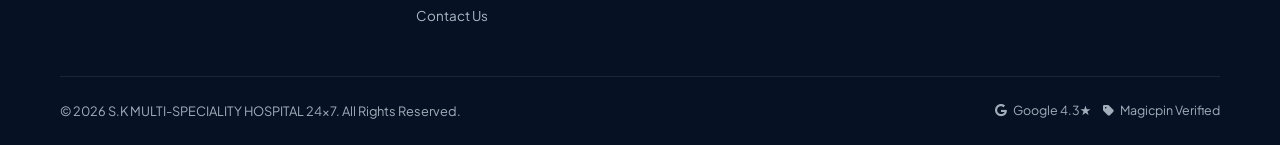
==== commit 11dfe5ad: "update" ====
--- a/about.html
+++ b/about.html
@@ -27,6 +27,7 @@
         <a href="departments.html"><i class="fa-solid fa-stethoscope"></i> Departments</a>
         <a href="facilities.html"><i class="fa-solid fa-hospital-user"></i> Facilities & ICU</a>
         <a href="insurance-packages.html"><i class="fa-solid fa-shield-halved"></i> Insurance & TPA</a>
+        <a href="blog.html"><i class="fa-solid fa-newspaper"></i> Health Blog</a>
         <a href="contact.html"><i class="fa-solid fa-phone"></i> Contact & Location</a>
       </div>
       <div class="top-right-actions">
@@ -79,11 +80,143 @@
           <li><a href="departments.html">Specialities</a></li>
           <li><a href="facilities.html">Facilities & Beds</a></li>
           <li><a href="insurance-packages.html">Insurance & Packages</a></li>
+          <li><a href="blog.html">Health Blog</a></li>
+          <li><a href="blog.html">Health Blogs & Guides</a></li>
           <li><a href="contact.html">Contact & Directions</a></li>
         </ul>
       </nav>
     </div>
   </header>
+
+    <!-- Mobile Drawer Menu (Fortis Style) -->
+  <div class="mobile-drawer" id="mobileDrawer">
+    <!-- Clean White Header with Brand and Close button -->
+    <div class="mobile-drawer-header">
+      <div class="drawer-brand">
+        <div class="drawer-brand-icon"><i class="fa-solid fa-hospital"></i></div>
+        <span class="drawer-brand-name">S.K Hospital</span>
+      </div>
+      <button class="close-drawer-btn" onclick="toggleMobileMenu()" aria-label="Close menu">&times;</button>
+    </div>
+
+    <!-- Drawer Body -->
+    <div class="mobile-drawer-body">
+      
+      <!-- Top Circular Action Grid (Fortis 3 + 2 layout) -->
+      <div class="drawer-quick-circles-grid">
+        <!-- Row 1: 3 Circles -->
+        <div class="drawer-circles-row">
+          <a href="facilities.html" class="drawer-circle-item" onclick="toggleMobileMenu()">
+            <div class="circle-bubble bubble-blue">
+              <i class="fa-solid fa-bed-pulse"></i>
+            </div>
+            <span class="circle-label">Hospitals</span>
+          </a>
+
+          <a href="departments.html" class="drawer-circle-item" onclick="toggleMobileMenu()">
+            <div class="circle-bubble bubble-purple">
+              <i class="fa-solid fa-heart-pulse"></i>
+            </div>
+            <span class="circle-label">Specialities</span>
+          </a>
+
+          <a href="doctors.html" class="drawer-circle-item" onclick="toggleMobileMenu()">
+            <div class="circle-bubble bubble-peach">
+              <i class="fa-solid fa-user-doctor"></i>
+            </div>
+            <span class="circle-label">Find a Doctor</span>
+          </a>
+        </div>
+
+        <!-- Row 2: 2 Centered Circles -->
+        <div class="drawer-circles-row centered-row">
+          <a href="insurance-packages.html" class="drawer-circle-item" onclick="toggleMobileMenu()">
+            <div class="circle-bubble bubble-green">
+              <i class="fa-solid fa-shield-halved"></i>
+            </div>
+            <span class="circle-label">Ayushman & TPA</span>
+          </a>
+
+          <a href="blog.html" class="drawer-circle-item" onclick="toggleMobileMenu()">
+            <div class="circle-bubble bubble-amber">
+              <i class="fa-solid fa-newspaper"></i>
+            </div>
+            <span class="circle-label">Health Blog</span>
+          </a>
+        </div>
+      </div>
+
+      <!-- Vertical List with outline colored icons & chevrons (Fortis Style) -->
+      <ul class="drawer-nav-vertical-list">
+        <li class="drawer-nav-item">
+          <a href="departments.html" onclick="toggleMobileMenu()">
+            <div class="d-item-left">
+              <span class="d-item-icon d-icon-green"><i class="fa-solid fa-hospital-user"></i></span>
+              <span>Our Centres of Excellence</span>
+            </div>
+            <i class="fa-solid fa-chevron-right d-item-chevron"></i>
+          </a>
+        </li>
+
+        <li class="drawer-nav-item">
+          <a href="facilities.html" onclick="toggleMobileMenu()">
+            <div class="d-item-left">
+              <span class="d-item-icon d-icon-purple"><i class="fa-solid fa-bed"></i></span>
+              <span>Patient Corner & Facilities</span>
+            </div>
+            <i class="fa-solid fa-chevron-right d-item-chevron"></i>
+          </a>
+        </li>
+
+        <li class="drawer-nav-item">
+          <a href="blog.html" onclick="toggleMobileMenu()">
+            <div class="d-item-left">
+              <span class="d-item-icon d-icon-blue"><i class="fa-regular fa-newspaper"></i></span>
+              <span>Health Blog & Media Center</span>
+            </div>
+            <i class="fa-solid fa-chevron-right d-item-chevron"></i>
+          </a>
+        </li>
+
+        <li class="drawer-nav-item">
+          <a href="about.html" onclick="toggleMobileMenu()">
+            <div class="d-item-left">
+              <span class="d-item-icon d-icon-info"><i class="fa-solid fa-circle-info"></i></span>
+              <span>About Us</span>
+            </div>
+            <i class="fa-solid fa-chevron-right d-item-chevron"></i>
+          </a>
+        </li>
+
+        <li class="drawer-nav-item">
+          <a href="contact.html" onclick="toggleMobileMenu()">
+            <div class="d-item-left">
+              <span class="d-item-icon d-icon-mail"><i class="fa-regular fa-envelope"></i></span>
+              <span>Contact Us & Location</span>
+            </div>
+            <i class="fa-solid fa-chevron-right d-item-chevron"></i>
+          </a>
+        </li>
+
+        <li class="drawer-nav-item">
+          <a href="insurance-packages.html" onclick="toggleMobileMenu()">
+            <div class="d-item-left">
+              <span class="d-item-icon d-icon-globe"><i class="fa-solid fa-shield-halved"></i></span>
+              <span>Cashless TPA & Ayushman PM-JAY</span>
+            </div>
+            <i class="fa-solid fa-chevron-right d-item-chevron"></i>
+          </a>
+        </li>
+      </ul>
+
+      <div class="drawer-address-footer">
+        <p><i class="fa-solid fa-location-dot text-red"></i> <strong>S.K Multi-Speciality Hospital</strong><br>Shiv Vihar Road, near Bikaner Sweets, Vikas Nagar, Uttam Nagar, Delhi – 110059</p>
+      </div>
+
+    </div>
+  </div>
+  </div>
+
 
   <main>
     <!-- Page Header Banner -->
--- a/style.css
+++ b/style.css
@@ -561,103 +561,266 @@
   border-radius: 2px;
 }
 
-/* Mobile Drawer */
+/* ==========================================================================
+   FORTIS-STYLE CLEAN MOBILE DRAWER
+   ========================================================================== */
+
+.mobile-drawer-overlay {
+  position: fixed;
+  top: 0;
+  left: 0;
+  right: 0;
+  bottom: 0;
+  width: 100%;
+  height: 100%;
+  background: rgba(15, 23, 42, 0.6);
+  backdrop-filter: blur(4px);
+  -webkit-backdrop-filter: blur(4px);
+  z-index: 99998;
+  display: none;
+  opacity: 0;
+  transition: opacity 0.3s ease;
+}
+
+.mobile-drawer-overlay.active {
+  display: block;
+  opacity: 1;
+}
+
 .mobile-drawer {
   position: fixed;
   top: 0;
   right: -100%;
-  width: 310px;
+  width: 330px;
+  max-width: 88vw;
   height: 100vh;
   background: #ffffff;
-  box-shadow: var(--shadow-xl);
-  z-index: 200;
-  transition: right 0.3s cubic-bezier(0.4, 0, 0.2, 1);
+  box-shadow: -8px 0 30px rgba(0, 0, 0, 0.18);
+  z-index: 100000;
+  transition: right 0.32s cubic-bezier(0.16, 1, 0.3, 1);
   display: flex;
   flex-direction: column;
+  overflow: hidden;
 }
 
 .mobile-drawer.open {
   right: 0;
 }
 
+/* Header */
 .mobile-drawer-header {
-  padding: 18px 20px;
+  padding: 18px 20px 14px 20px;
   display: flex;
   align-items: center;
   justify-content: space-between;
-  border-bottom: 2px solid var(--navy-light);
-  background: var(--navy-deep);
-  color: #ffffff;
-}
-
-.drawer-logo .logo-name {
-  color: #ffffff;
+  background: #ffffff;
+  border-bottom: 1px solid #f1f5f9;
+}
+
+.drawer-brand {
+  display: flex;
+  align-items: center;
+  gap: 8px;
+}
+
+.drawer-brand-icon {
+  width: 32px;
+  height: 32px;
+  border-radius: 8px;
+  background: var(--teal-primary);
+  color: #ffffff;
+  display: flex;
+  align-items: center;
+  justify-content: center;
   font-size: 1.1rem;
+}
+
+.drawer-brand-name {
+  font-size: 1.05rem;
+  font-weight: 800;
+  color: #0b2545;
+  letter-spacing: -0.3px;
 }
 
 .close-drawer-btn {
   background: none;
   border: none;
-  font-size: 1.8rem;
+  font-size: 1.6rem;
   cursor: pointer;
-  color: #ffffff;
-}
-
+  color: #0f172a;
+  line-height: 1;
+  padding: 4px;
+  display: flex;
+  align-items: center;
+  justify-content: center;
+  transition: transform 0.2s ease;
+}
+
+.close-drawer-btn:hover {
+  transform: scale(1.15);
+}
+
+/* Body */
 .mobile-drawer-body {
-  padding: 20px;
+  padding: 16px 18px 30px 18px;
   overflow-y: auto;
+  -webkit-overflow-scrolling: touch;
   flex: 1;
 }
 
-.drawer-actions {
+/* Top Quick Action Circles Grid */
+.drawer-quick-circles-grid {
   display: flex;
   flex-direction: column;
-  gap: 10px;
+  gap: 16px;
   margin-bottom: 20px;
-}
-
-.mobile-verified-strip {
+  padding-bottom: 18px;
+  border-bottom: 1px solid #f1f5f9;
+}
+
+.drawer-circles-row {
+  display: flex;
+  justify-content: space-around;
+  align-items: flex-start;
+  gap: 8px;
+}
+
+.drawer-circles-row.centered-row {
+  justify-content: center;
+  gap: 28px;
+}
+
+.drawer-circle-item {
   display: flex;
   flex-direction: column;
-  gap: 6px;
-  padding: 12px 14px;
-  background: var(--navy-tint);
-  border: 1px solid var(--border-color);
-  border-radius: var(--radius-md);
-  margin-bottom: 16px;
-  font-size: 0.8rem;
+  align-items: center;
+  text-align: center;
+  gap: 8px;
+  background: none;
+  border: none;
+  cursor: pointer;
+  text-decoration: none;
+  width: 78px;
+  padding: 0;
+  font-family: inherit;
+}
+
+.circle-bubble {
+  width: 60px;
+  height: 60px;
+  border-radius: 50%;
+  display: flex;
+  align-items: center;
+  justify-content: center;
+  font-size: 1.4rem;
+  transition: transform 0.2s ease, box-shadow 0.2s ease;
+  box-shadow: 0 4px 12px rgba(0, 0, 0, 0.04);
+}
+
+.drawer-circle-item:hover .circle-bubble,
+.drawer-circle-item:active .circle-bubble {
+  transform: translateY(-2px);
+  box-shadow: 0 6px 16px rgba(0, 0, 0, 0.08);
+}
+
+.bubble-blue {
+  background: #e0f2fe;
+  color: #0284c7;
+}
+
+.bubble-purple {
+  background: #f3e8ff;
+  color: #7e22ce;
+}
+
+.bubble-peach {
+  background: #ffedd5;
+  color: #ea580c;
+}
+
+.bubble-green {
+  background: #dcfce7;
+  color: #16a34a;
+}
+
+.bubble-amber {
+  background: #fef3c7;
+  color: #d97706;
+}
+
+.circle-label {
+  font-size: 0.76rem;
+  font-weight: 700;
+  color: #0b2545;
+  line-height: 1.2;
+}
+
+/* Vertical Fortis Navigation List */
+.drawer-nav-vertical-list {
+  list-style: none;
+  display: flex;
+  flex-direction: column;
+  gap: 2px;
+  padding: 0;
+  margin: 0;
+}
+
+.drawer-nav-item a,
+.drawer-nav-item button {
+  display: flex;
+  align-items: center;
+  justify-content: space-between;
+  padding: 13px 8px;
   font-weight: 600;
-}
-
-.m-badge-g {
-  color: var(--navy-primary);
-}
-
-.m-badge-mp {
+  font-size: 0.94rem;
+  color: #0f172a;
+  text-decoration: none;
+  border-radius: 10px;
+  transition: all 0.18s ease;
+  border-bottom: 1px solid #f8fafc;
+  width: 100%;
+  background: transparent;
+  border-top: none;
+  border-left: none;
+  border-right: none;
+  text-align: left;
+  font-family: inherit;
+  cursor: pointer;
+  box-sizing: border-box;
+}
+
+.drawer-nav-item a:hover,
+.drawer-nav-item a:active,
+.drawer-nav-item button:hover {
+  background: #f8fafc;
   color: var(--teal-primary);
 }
 
-.mobile-nav-list {
-  list-style: none;
-  display: flex;
-  flex-direction: column;
-  gap: 6px;
-}
-
-.mobile-nav-list a {
-  display: flex;
-  align-items: center;
-  gap: 12px;
-  padding: 12px 14px;
-  font-weight: 600;
-  font-size: 0.92rem;
-  color: var(--navy-primary);
-  border-radius: var(--radius-sm);
-}
-
-.mobile-nav-list a:hover {
-  background: var(--navy-light);
-  color: var(--teal-primary);
+.d-item-left {
+  display: flex;
+  align-items: center;
+  gap: 14px;
+}
+
+.d-item-icon {
+  font-size: 1.25rem;
+  width: 26px;
+  text-align: center;
+  display: flex;
+  align-items: center;
+  justify-content: center;
+}
+
+.d-icon-green { color: #16a34a; }
+.d-icon-purple { color: #9333ea; }
+.d-icon-blue { color: #2563eb; }
+.d-icon-info { color: #4f46e5; }
+.d-icon-mail { color: #0284c7; }
+.d-icon-globe { color: #64748b; }
+
+.d-item-chevron {
+  font-size: 0.95rem;
+  color: #94a3b8;
 }
 
 .drawer-address-footer {
@@ -971,26 +1134,29 @@
   background: #ffffff;
   border: 1.5px solid #cbd5e1;
   border-radius: var(--radius-pill);
-  padding: 8px 14px 8px 24px;
+  padding: 6px 10px 6px 20px;
   display: flex;
   align-items: center;
   box-shadow: 0 6px 20px rgba(0, 0, 0, 0.06);
   transition: all var(--trans-fast);
+  position: relative;
 }
 
 .fortis-search-bar:focus-within {
-  border-color: #0f172a;
-  box-shadow: 0 8px 25px rgba(15, 23, 42, 0.12);
+  border-color: var(--teal-primary);
+  box-shadow: 0 8px 25px rgba(0, 119, 145, 0.18);
 }
 
 .fortis-search-bar input {
   flex: 1;
   border: none;
   outline: none;
-  font-size: 1.05rem;
+  font-size: 1rem;
   font-weight: 500;
   color: #0f172a;
   background: transparent;
+  padding: 8px 6px;
+  min-width: 0;
 }
 
 .fortis-search-bar input::placeholder {
@@ -998,41 +1164,70 @@
   font-weight: 400;
 }
 
+.clear-search-btn {
+  background: #e2e8f0;
+  border: none;
+  width: 26px;
+  height: 26px;
+  border-radius: 50%;
+  font-size: 1.1rem;
+  cursor: pointer;
+  color: #475569;
+  display: flex;
+  align-items: center;
+  justify-content: center;
+  margin-right: 6px;
+  transition: all var(--trans-fast);
+}
+
+.clear-search-btn:hover {
+  background: #cbd5e1;
+  color: #0f172a;
+}
+
 .fortis-search-icon-btn {
-  background: none;
+  background: var(--teal-primary);
   border: none;
-  font-size: 1.35rem;
-  color: #0f172a;
+  width: 42px;
+  height: 42px;
+  border-radius: 50%;
+  font-size: 1.1rem;
+  color: #ffffff;
   cursor: pointer;
-  padding: 8px 12px;
   display: flex;
   align-items: center;
   justify-content: center;
-  transition: transform var(--trans-fast);
+  transition: all var(--trans-fast);
+  box-shadow: 0 4px 10px rgba(0, 119, 145, 0.3);
+  flex-shrink: 0;
 }
 
 .fortis-search-icon-btn:hover {
-  transform: scale(1.12);
+  background: var(--teal-hover);
+  transform: scale(1.05);
 }
 
 /* Search Dropdown in Hero */
 .search-dropdown-results {
   position: absolute;
-  top: calc(100% + 8px);
+  top: calc(100% + 10px);
   left: 0;
+  right: 0;
   width: 100%;
   background: #ffffff;
-  border-radius: var(--radius-lg);
-  box-shadow: var(--shadow-xl);
-  border: 1px solid var(--border-color);
-  padding: 14px;
+  border-radius: 20px;
+  box-shadow: 0 20px 40px rgba(11, 37, 69, 0.16);
+  border: 1px solid #e2e8f0;
+  padding: 16px;
   display: none;
   text-align: left;
-  z-index: 120;
+  z-index: 1000;
+  box-sizing: border-box;
 }
 
 .search-dropdown-results.active {
   display: block;
+  animation: fadeIn 0.2s ease;
 }
 
 .search-category-pills {
@@ -1040,66 +1235,172 @@
   gap: 8px;
   margin-bottom: 12px;
   overflow-x: auto;
-  padding-bottom: 4px;
+  padding-bottom: 6px;
+  -webkit-overflow-scrolling: touch;
 }
 
 .cat-pill {
   font-size: 0.78rem;
   font-weight: 700;
-  padding: 5px 14px;
+  padding: 6px 14px;
   border-radius: var(--radius-pill);
-  background: var(--navy-tint);
-  color: var(--navy-primary);
+  background: #f1f5f9;
+  color: #334155;
   cursor: pointer;
   white-space: nowrap;
   transition: all var(--trans-fast);
+  border: 1px solid #e2e8f0;
 }
 
 .cat-pill.active, .cat-pill:hover {
   background: var(--teal-primary);
   color: #ffffff;
+  border-color: var(--teal-primary);
 }
 
 .search-results-list {
-  max-height: 280px;
+  max-height: 320px;
   overflow-y: auto;
   display: flex;
   flex-direction: column;
   gap: 6px;
+  padding-right: 4px;
 }
 
 .search-result-item {
   display: flex;
   align-items: center;
   justify-content: space-between;
-  padding: 10px 14px;
-  border-radius: var(--radius-sm);
+  padding: 12px 14px;
+  border-radius: 12px;
   cursor: pointer;
-  transition: background var(--trans-fast);
+  transition: all var(--trans-fast);
+  border: 1px solid transparent;
+  gap: 12px;
 }
 
 .search-result-item:hover {
-  background: var(--navy-light);
+  background: #f8fafc;
+  border-color: #cbd5e1;
+  transform: translateX(2px);
+}
+
+.search-item-info {
+  display: flex;
+  align-items: center;
+  gap: 12px;
+  min-width: 0;
+  flex: 1;
+}
+
+.search-item-icon {
+  width: 38px;
+  height: 38px;
+  border-radius: 10px;
+  background: #f0fdfa;
+  color: var(--teal-primary);
+  display: flex;
+  align-items: center;
+  justify-content: center;
+  font-size: 1.1rem;
+  flex-shrink: 0;
+}
+
+.search-item-icon.icon-red {
+  background: #fff1f2;
+  color: #e11d48;
+}
+
+.search-item-icon.icon-navy {
+  background: #f0f4f8;
+  color: #0b2545;
+}
+
+.search-item-text {
+  min-width: 0;
+  flex: 1;
 }
 
 .res-main-text {
   font-weight: 700;
-  font-size: 0.9rem;
-  color: var(--navy-primary);
+  font-size: 0.92rem;
+  color: #0f172a;
+  line-height: 1.3;
 }
 
 .res-sub-text {
-  font-size: 0.78rem;
-  color: var(--text-muted);
+  font-size: 0.76rem;
+  color: #64748b;
+  margin-top: 2px;
+}
+
+.search-item-action {
+  flex-shrink: 0;
+  display: flex;
+  align-items: center;
+  gap: 8px;
 }
 
 .res-type-badge {
+  font-size: 0.7rem;
+  font-weight: 700;
+  padding: 4px 10px;
+  border-radius: var(--radius-pill);
+  background: #e0f2fe;
+  color: #0369a1;
+}
+
+.search-quick-book-btn {
+  font-size: 0.75rem;
+  font-weight: 700;
+  background: var(--teal-primary);
+  color: #ffffff;
+  border: none;
+  border-radius: var(--radius-pill);
+  padding: 6px 14px;
+  cursor: pointer;
+  display: flex;
+  align-items: center;
+  gap: 4px;
+  transition: all var(--trans-fast);
+}
+
+.search-quick-book-btn:hover {
+  background: var(--teal-hover);
+}
+
+.search-popular-tags {
+  display: flex;
+  align-items: center;
+  gap: 6px;
+  flex-wrap: wrap;
+  padding: 10px 14px 4px 14px;
+  border-top: 1px solid #f1f5f9;
+  margin-top: 8px;
+}
+
+.search-popular-tags span.tag-lbl {
+  font-size: 0.75rem;
+  font-weight: 800;
+  color: #64748b;
+}
+
+.search-tag-chip {
   font-size: 0.72rem;
-  font-weight: 700;
-  padding: 3px 8px;
+  font-weight: 600;
+  background: #f8fafc;
+  border: 1px solid #e2e8f0;
+  color: #0f172a;
   border-radius: var(--radius-pill);
-  background: var(--navy-tint);
-  color: var(--teal-primary);
+  padding: 3px 10px;
+  cursor: pointer;
+  transition: all var(--trans-fast);
+}
+
+.search-tag-chip:hover {
+  background: #e0f2fe;
+  border-color: #7dd3fc;
+  color: #0369a1;
 }
 
 /* ==========================================================================
@@ -2656,15 +2957,19 @@
   position: fixed;
   top: 0;
   left: 0;
-  width: 100vw;
-  height: 100vh;
-  background: rgba(6, 14, 26, 0.7);
-  backdrop-filter: blur(4px);
-  z-index: 300;
+  right: 0;
+  bottom: 0;
+  width: 100%;
+  height: 100%;
+  background: rgba(6, 14, 26, 0.75);
+  backdrop-filter: blur(5px);
+  -webkit-backdrop-filter: blur(5px);
+  z-index: 99999;
   display: none;
   align-items: center;
   justify-content: center;
-  padding: 20px;
+  padding: 16px;
+  box-sizing: border-box;
 }
 
 .modal-overlay.active {
@@ -2677,12 +2982,15 @@
   border-radius: var(--radius-xl);
   width: 100%;
   max-width: 580px;
-  max-height: 90vh;
-  overflow-y: auto;
-  box-shadow: var(--shadow-xl);
-  animation: scaleUp 0.25s ease;
+  max-height: calc(100dvh - 36px);
+  box-sizing: border-box;
+  display: flex;
+  flex-direction: column;
+  box-shadow: 0 25px 60px rgba(0, 0, 0, 0.25);
+  animation: scaleUp 0.25s cubic-bezier(0.16, 1, 0.3, 1);
   position: relative;
-  border: 1.5px solid var(--navy-border);
+  border: 1px solid #e2e8f0;
+  overflow: hidden;
 }
 
 .modal-box.modal-lg {
@@ -2690,52 +2998,79 @@
 }
 
 .modal-header {
-  padding: 20px 24px;
+  flex-shrink: 0;
+  padding: 18px 22px;
   border-bottom: 1.5px solid var(--border-color);
   display: flex;
   align-items: center;
   justify-content: space-between;
+  gap: 12px;
+  background: #ffffff;
 }
 
 .modal-title-group {
   display: flex;
   align-items: center;
   gap: 12px;
+  min-width: 0;
+  flex: 1;
 }
 
 .modal-head-icon {
-  font-size: 1.5rem;
+  font-size: 1.4rem;
   color: var(--red-primary);
+  flex-shrink: 0;
 }
 
 .modal-header h3 {
-  font-size: 1.15rem;
+  font-size: 1.12rem;
   font-weight: 800;
   color: var(--navy-deep);
+  line-height: 1.25;
+  margin: 0;
 }
 
 .modal-header p {
-  font-size: 0.78rem;
+  font-size: 0.76rem;
   color: var(--text-muted);
+  margin: 3px 0 0 0;
+  line-height: 1.3;
 }
 
 .close-modal-btn {
-  background: none;
+  flex-shrink: 0;
+  width: 34px;
+  height: 34px;
+  border-radius: 50%;
+  background: #f1f5f9;
   border: none;
-  font-size: 1.6rem;
+  font-size: 1.3rem;
   cursor: pointer;
-  color: var(--text-muted);
+  color: #475569;
+  display: flex;
+  align-items: center;
+  justify-content: center;
+  transition: all var(--trans-fast);
+}
+
+.close-modal-btn:hover {
+  background: #e2e8f0;
+  color: #0f172a;
 }
 
 .modal-body {
-  padding: 24px;
+  flex: 1;
+  overflow-y: auto;
+  -webkit-overflow-scrolling: touch;
+  padding: 20px 24px 26px 24px;
+  box-sizing: border-box;
 }
 
 .form-section-title {
-  font-size: 0.92rem;
+  font-size: 0.9rem;
   font-weight: 800;
   color: var(--navy-deep);
-  margin-bottom: 12px;
+  margin: 0 0 12px 0;
 }
 
 .mt-form {
@@ -2745,8 +3080,8 @@
 .form-grid {
   display: grid;
   grid-template-columns: 1fr 1fr;
-  gap: 14px;
-  margin-bottom: 14px;
+  gap: 12px;
+  margin-bottom: 12px;
 }
 
 .form-group {
@@ -2754,6 +3089,8 @@
   flex-direction: column;
   gap: 6px;
   margin-bottom: 12px;
+  width: 100%;
+  box-sizing: border-box;
 }
 
 .form-group label {
@@ -2766,7 +3103,11 @@
 }
 
 .form-group input,
-.form-group select {
+.form-group select,
+.form-group textarea {
+  width: 100%;
+  max-width: 100%;
+  box-sizing: border-box;
   padding: 10px 14px;
   border: 1.5px solid var(--navy-border);
   border-radius: var(--radius-sm);
@@ -2775,12 +3116,14 @@
   background: #ffffff;
   color: var(--text-main);
   transition: all var(--trans-fast);
+  text-overflow: ellipsis;
 }
 
 .form-group input:focus,
-.form-group select:focus {
-  border-color: var(--red-primary);
-  box-shadow: 0 0 0 3px rgba(217, 4, 41, 0.12);
+.form-group select:focus,
+.form-group textarea:focus {
+  border-color: var(--teal-primary);
+  box-shadow: 0 0 0 3px rgba(0, 119, 145, 0.15);
 }
 
 .modal-footer-btns {
@@ -3390,36 +3733,95 @@
     justify-content: center;
   }
 
-  /* Modals */
+  /* Modals Mobile Optimizations */
+  .modal-overlay {
+    padding: 12px 10px;
+    align-items: center;
+  }
+
   .modal-box {
-    width: 94%;
-    max-height: 88vh;
-    padding: 16px;
+    width: 100%;
+    max-width: 100%;
+    max-height: calc(100dvh - 24px);
+    border-radius: 18px;
+    margin: 0;
   }
 
   .modal-header {
     padding: 14px 16px;
+    gap: 8px;
+  }
+
+  .modal-title-group {
+    gap: 10px;
+  }
+
+  .modal-head-icon {
+    font-size: 1.25rem;
+  }
+
+  .modal-header h3 {
+    font-size: 1rem;
+    line-height: 1.2;
+  }
+
+  .modal-header p {
+    font-size: 0.72rem;
+  }
+
+  .close-modal-btn {
+    width: 32px;
+    height: 32px;
+    font-size: 1.15rem;
+  }
+
+  .modal-body {
+    padding: 16px 14px 20px 14px;
+    max-height: calc(100dvh - 90px);
+  }
+
+  .form-section-title {
+    font-size: 0.85rem;
+    margin: 0 0 10px 0;
+  }
+
+  .mt-form {
+    margin-top: 14px;
   }
 
   .form-grid {
     grid-template-columns: 1fr;
-    gap: 12px;
+    gap: 10px;
+    margin-bottom: 10px;
+  }
+
+  .form-group {
+    margin-bottom: 10px;
+  }
+
+  .form-group label {
+    font-size: 0.78rem;
   }
 
   .form-group input,
-  .form-group select {
-    font-size: 16px; /* Prevents auto-zoom on iOS */
+  .form-group select,
+  .form-group textarea {
+    font-size: 14px;
     padding: 10px 12px;
+    width: 100%;
   }
 
   .modal-footer-btns {
     flex-direction: column-reverse;
     gap: 8px;
+    margin-top: 16px;
+    width: 100%;
   }
 
   .modal-footer-btns .btn {
     width: 100%;
     justify-content: center;
+    padding: 12px 16px;
   }
 }
 
@@ -3515,6 +3917,29 @@
   .toast-msg {
     font-size: 0.82rem;
     padding: 10px 14px;
+  }
+
+  .modal-overlay {
+    padding: 8px 6px;
+  }
+
+  .modal-box {
+    border-radius: 14px;
+  }
+
+  .modal-header {
+    padding: 12px 14px;
+  }
+
+  .modal-body {
+    padding: 14px 12px 18px 12px;
+  }
+
+  .form-group input,
+  .form-group select,
+  .form-group textarea {
+    font-size: 13.5px;
+    padding: 9px 10px;
   }
 }
 
@@ -4726,3 +5151,704 @@
     padding-bottom: 60px; /* Offset for sticky bottom bar */
   }
 }
+
+/* ==========================================================================
+   HEALTH BLOGS & MEDICAL ARTICLES SYSTEM
+   ========================================================================== */
+
+.blog-hero-banner {
+  background: linear-gradient(135deg, #0b2545 0%, #134e5e 100%);
+  color: #ffffff;
+  padding: 48px 0 42px 0;
+  text-align: center;
+  position: relative;
+  overflow: hidden;
+}
+
+.blog-hero-banner::before {
+  content: '';
+  position: absolute;
+  top: 0;
+  left: 0;
+  right: 0;
+  bottom: 0;
+  background: radial-gradient(circle at 80% 20%, rgba(225, 29, 72, 0.15) 0%, transparent 60%);
+  pointer-events: none;
+}
+
+.blog-hero-banner .banner-breadcrumbs a,
+.blog-hero-banner .banner-breadcrumbs span {
+  color: rgba(255, 255, 255, 0.8);
+}
+
+.blog-search-bar-wrap {
+  max-width: 600px;
+  margin: 24px auto 0 auto;
+  position: relative;
+}
+
+.blog-search-input {
+  width: 100%;
+  background: rgba(255, 255, 255, 0.96);
+  border: 2px solid rgba(255, 255, 255, 0.3);
+  border-radius: var(--radius-pill);
+  padding: 12px 50px 12px 22px;
+  font-size: 0.95rem;
+  color: #0f172a;
+  outline: none;
+  box-shadow: 0 10px 25px rgba(0, 0, 0, 0.2);
+  transition: all var(--trans-fast);
+}
+
+.blog-search-input:focus {
+  background: #ffffff;
+  border-color: var(--teal-primary);
+  box-shadow: 0 12px 30px rgba(0, 119, 145, 0.3);
+}
+
+.blog-search-icon-btn {
+  position: absolute;
+  right: 6px;
+  top: 50%;
+  transform: translateY(-50%);
+  width: 38px;
+  height: 38px;
+  border-radius: 50%;
+  background: var(--teal-primary);
+  color: #ffffff;
+  border: none;
+  display: flex;
+  align-items: center;
+  justify-content: center;
+  cursor: pointer;
+  font-size: 0.95rem;
+}
+
+/* Category Filter Bar */
+.blog-filter-section {
+  padding: 24px 0 10px 0;
+  background: #ffffff;
+  border-bottom: 1px solid #e2e8f0;
+}
+
+.blog-filter-pills {
+  display: flex;
+  gap: 10px;
+  overflow-x: auto;
+  padding-bottom: 6px;
+  -webkit-overflow-scrolling: touch;
+}
+
+.b-filter-pill {
+  font-size: 0.82rem;
+  font-weight: 700;
+  padding: 8px 18px;
+  border-radius: var(--radius-pill);
+  background: #f1f5f9;
+  color: #334155;
+  border: 1px solid #e2e8f0;
+  cursor: pointer;
+  white-space: nowrap;
+  transition: all var(--trans-fast);
+  display: flex;
+  align-items: center;
+  gap: 6px;
+}
+
+.b-filter-pill.active,
+.b-filter-pill:hover {
+  background: var(--teal-primary);
+  color: #ffffff;
+  border-color: var(--teal-primary);
+  transform: translateY(-1px);
+}
+
+/* Blog Grid */
+.blog-listing-section {
+  padding: 40px 0 60px 0;
+  background: #f8fafc;
+}
+
+.blog-featured-card {
+  background: #ffffff;
+  border-radius: 20px;
+  box-shadow: 0 10px 30px rgba(11, 37, 69, 0.08);
+  border: 1.5px solid #e2e8f0;
+  overflow: hidden;
+  display: grid;
+  grid-template-columns: 1.1fr 1fr;
+  margin-bottom: 36px;
+  transition: all var(--trans-fast);
+}
+
+.blog-featured-card:hover {
+  transform: translateY(-3px);
+  box-shadow: 0 16px 40px rgba(11, 37, 69, 0.12);
+  border-color: var(--teal-primary);
+}
+
+.featured-img-wrap {
+  position: relative;
+  background: linear-gradient(135deg, #0b2545 0%, #007791 100%);
+  display: flex;
+  align-items: center;
+  justify-content: center;
+  overflow: hidden;
+  min-height: 280px;
+}
+
+.featured-img-wrap img {
+  width: 100%;
+  height: 100%;
+  object-fit: cover;
+}
+
+.featured-art-icon {
+  font-size: 4.5rem;
+  color: rgba(255, 255, 255, 0.85);
+}
+
+.featured-content-col {
+  padding: 32px 36px;
+  display: flex;
+  flex-direction: column;
+  justify-content: center;
+}
+
+.blog-tag-badge {
+  font-size: 0.74rem;
+  font-weight: 800;
+  letter-spacing: 0.5px;
+  padding: 4px 12px;
+  border-radius: var(--radius-pill);
+  display: inline-flex;
+  align-items: center;
+  gap: 5px;
+  margin-bottom: 12px;
+  width: fit-content;
+}
+
+.tag-red { background: #fee2e2; color: #dc2626; }
+.tag-teal { background: #ccfbf1; color: #0f766e; }
+.tag-blue { background: #e0f2fe; color: #0369a1; }
+.tag-purple { background: #f3e8ff; color: #7e22ce; }
+.tag-peach { background: #ffedd5; color: #c2410c; }
+
+.featured-title {
+  font-size: 1.45rem;
+  font-weight: 800;
+  color: #0b2545;
+  line-height: 1.3;
+  margin-bottom: 12px;
+}
+
+.featured-title a {
+  color: inherit;
+  transition: color var(--trans-fast);
+}
+
+.featured-title a:hover {
+  color: var(--teal-primary);
+}
+
+.featured-excerpt {
+  font-size: 0.9rem;
+  color: #475569;
+  line-height: 1.6;
+  margin-bottom: 20px;
+}
+
+.blog-meta-footer {
+  display: flex;
+  align-items: center;
+  justify-content: space-between;
+  border-top: 1px solid #f1f5f9;
+  padding-top: 16px;
+  font-size: 0.8rem;
+  color: #64748b;
+}
+
+.author-info {
+  display: flex;
+  align-items: center;
+  gap: 10px;
+}
+
+.author-avatar {
+  width: 36px;
+  height: 36px;
+  border-radius: 50%;
+  background: #f0fdfa;
+  color: var(--teal-primary);
+  display: flex;
+  align-items: center;
+  justify-content: center;
+  font-size: 1rem;
+  border: 1.5px solid #ccfbf1;
+}
+
+.author-name {
+  font-weight: 700;
+  color: #0b2545;
+}
+
+.read-time {
+  display: flex;
+  align-items: center;
+  gap: 4px;
+}
+
+/* Blogs Grid Cards */
+.blogs-cards-grid {
+  display: grid;
+  grid-template-columns: repeat(3, 1fr);
+  gap: 24px;
+}
+
+.blog-card {
+  background: #ffffff;
+  border-radius: 18px;
+  box-shadow: 0 8px 24px rgba(11, 37, 69, 0.06);
+  border: 1.5px solid #e2e8f0;
+  overflow: hidden;
+  display: flex;
+  flex-direction: column;
+  transition: all var(--trans-fast);
+}
+
+.blog-card:hover {
+  transform: translateY(-4px);
+  box-shadow: 0 16px 36px rgba(11, 37, 69, 0.12);
+  border-color: var(--teal-primary);
+}
+
+.b-card-media {
+  height: 180px;
+  position: relative;
+  background: linear-gradient(135deg, #0b2545 0%, #007791 100%);
+  display: flex;
+  align-items: center;
+  justify-content: center;
+  overflow: hidden;
+}
+
+.b-card-media.media-red { background: linear-gradient(135deg, #881337 0%, #e11d48 100%); }
+.b-card-media.media-teal { background: linear-gradient(135deg, #134e5e 0%, #71b280 100%); }
+.b-card-media.media-purple { background: linear-gradient(135deg, #3b0764 0%, #7e22ce 100%); }
+.b-card-media.media-blue { background: linear-gradient(135deg, #0c4a6e 0%, #0284c7 100%); }
+.b-card-media.media-navy { background: linear-gradient(135deg, #022c43 0%, #053f5c 100%); }
+
+.b-card-icon {
+  font-size: 3.2rem;
+  color: rgba(255, 255, 255, 0.88);
+}
+
+.b-card-body {
+  padding: 22px 20px;
+  display: flex;
+  flex-direction: column;
+  flex: 1;
+}
+
+.b-card-title {
+  font-size: 1.12rem;
+  font-weight: 800;
+  color: #0b2545;
+  line-height: 1.35;
+  margin: 6px 0 10px 0;
+}
+
+.b-card-title a {
+  color: inherit;
+  transition: color var(--trans-fast);
+}
+
+.b-card-title a:hover {
+  color: var(--teal-primary);
+}
+
+.b-card-desc {
+  font-size: 0.84rem;
+  color: #64748b;
+  line-height: 1.55;
+  margin-bottom: 18px;
+  flex: 1;
+}
+
+.b-card-footer {
+  border-top: 1px solid #f1f5f9;
+  padding-top: 14px;
+  display: flex;
+  align-items: center;
+  justify-content: space-between;
+  font-size: 0.76rem;
+  color: #64748b;
+}
+
+.b-read-more-link {
+  font-weight: 700;
+  color: var(--teal-primary);
+  display: flex;
+  align-items: center;
+  gap: 4px;
+  transition: gap var(--trans-fast);
+}
+
+.b-read-more-link:hover {
+  gap: 8px;
+  color: var(--teal-hover);
+}
+
+/* ==========================================================================
+   SINGLE BLOG ARTICLE PAGE STYLING
+   ========================================================================== */
+
+.article-header-hero {
+  background: linear-gradient(135deg, #0b2545 0%, #007791 100%);
+  color: #ffffff;
+  padding: 42px 0 38px 0;
+}
+
+.article-header-hero .banner-breadcrumbs a,
+.article-header-hero .banner-breadcrumbs span {
+  color: rgba(255, 255, 255, 0.8);
+}
+
+.article-main-title {
+  font-size: clamp(1.8rem, 3.2vw, 2.6rem);
+  font-weight: 900;
+  line-height: 1.25;
+  margin: 16px 0 18px 0;
+}
+
+.article-author-bar {
+  display: flex;
+  align-items: center;
+  gap: 20px;
+  flex-wrap: wrap;
+  font-size: 0.85rem;
+  color: rgba(255, 255, 255, 0.88);
+}
+
+.article-author-bar .author-badge {
+  display: flex;
+  align-items: center;
+  gap: 10px;
+}
+
+.article-author-bar .author-badge img,
+.article-author-bar .author-badge .author-avatar {
+  width: 40px;
+  height: 40px;
+  border-radius: 50%;
+  background: #ffffff;
+  color: var(--teal-primary);
+}
+
+/* Article Content Layout */
+.article-content-section {
+  padding: 48px 0 60px 0;
+  background: #ffffff;
+}
+
+.article-page-grid {
+  display: grid;
+  grid-template-columns: 2.2fr 1fr;
+  gap: 40px;
+  align-items: start;
+}
+
+.article-main-body {
+  font-size: 1.05rem;
+  line-height: 1.8;
+  color: #334155;
+}
+
+.article-main-body h2 {
+  font-size: 1.55rem;
+  font-weight: 800;
+  color: #0b2545;
+  margin: 32px 0 14px 0;
+  padding-bottom: 8px;
+  border-bottom: 2px solid #f1f5f9;
+}
+
+.article-main-body h3 {
+  font-size: 1.25rem;
+  font-weight: 800;
+  color: #0b2545;
+  margin: 24px 0 10px 0;
+}
+
+.article-main-body p {
+  margin-bottom: 18px;
+}
+
+.article-main-body ul, 
+.article-main-body ol {
+  margin: 0 0 20px 24px;
+}
+
+.article-main-body li {
+  margin-bottom: 8px;
+}
+
+/* Doctor Verified Callout Box */
+.verified-doc-callout {
+  background: #f0fdfa;
+  border-left: 4px solid var(--teal-primary);
+  border-radius: 0 16px 16px 0;
+  padding: 20px 24px;
+  margin: 28px 0;
+  display: flex;
+  gap: 16px;
+  align-items: flex-start;
+}
+
+.verified-doc-callout i {
+  font-size: 1.8rem;
+  color: var(--teal-primary);
+  flex-shrink: 0;
+}
+
+.verified-doc-callout h4 {
+  font-size: 1rem;
+  font-weight: 800;
+  color: #0b2545;
+  margin-bottom: 6px;
+}
+
+.verified-doc-callout p {
+  font-size: 0.9rem;
+  color: #334155;
+  margin-bottom: 0;
+  line-height: 1.6;
+}
+
+/* Emergency Red Alert Box */
+.emergency-red-callout {
+  background: #fff1f2;
+  border-left: 4px solid var(--red-primary);
+  border-radius: 0 16px 16px 0;
+  padding: 20px 24px;
+  margin: 28px 0;
+  display: flex;
+  gap: 16px;
+  align-items: flex-start;
+}
+
+.emergency-red-callout i {
+  font-size: 1.8rem;
+  color: var(--red-primary);
+  flex-shrink: 0;
+}
+
+.emergency-red-callout h4 {
+  font-size: 1rem;
+  font-weight: 800;
+  color: #881337;
+  margin-bottom: 6px;
+}
+
+.emergency-red-callout p {
+  font-size: 0.9rem;
+  color: #4c0519;
+  margin-bottom: 0;
+  line-height: 1.6;
+}
+
+/* Article Inline CTA Box */
+.article-inline-cta {
+  background: linear-gradient(135deg, #0b2545 0%, #007791 100%);
+  color: #ffffff;
+  border-radius: 18px;
+  padding: 28px;
+  margin: 36px 0;
+  display: flex;
+  align-items: center;
+  justify-content: space-between;
+  gap: 20px;
+}
+
+.inline-cta-text h3 {
+  font-size: 1.25rem;
+  font-weight: 800;
+  color: #ffffff;
+  margin-bottom: 6px;
+}
+
+.inline-cta-text p {
+  font-size: 0.88rem;
+  color: rgba(255, 255, 255, 0.85);
+  margin-bottom: 0;
+}
+
+.inline-cta-btns {
+  display: flex;
+  gap: 12px;
+  flex-shrink: 0;
+}
+
+/* Article Sidebar */
+.article-sidebar {
+  position: sticky;
+  top: 100px;
+  display: flex;
+  flex-direction: column;
+  gap: 24px;
+}
+
+.sidebar-consult-card {
+  background: #ffffff;
+  border: 1.5px solid #e2e8f0;
+  border-radius: 18px;
+  padding: 24px;
+  box-shadow: 0 8px 24px rgba(11, 37, 69, 0.06);
+  text-align: center;
+}
+
+.sidebar-doc-avatar {
+  width: 72px;
+  height: 72px;
+  border-radius: 50%;
+  background: #f0fdfa;
+  color: var(--teal-primary);
+  display: flex;
+  align-items: center;
+  justify-content: center;
+  font-size: 2rem;
+  margin: 0 auto 12px auto;
+  border: 2px solid #ccfbf1;
+}
+
+.sidebar-consult-card h4 {
+  font-size: 1.08rem;
+  font-weight: 800;
+  color: #0b2545;
+}
+
+.sidebar-consult-card p.doc-spec {
+  font-size: 0.82rem;
+  color: var(--teal-primary);
+  font-weight: 700;
+  margin-bottom: 14px;
+}
+
+.sidebar-popular-list {
+  background: #ffffff;
+  border: 1.5px solid #e2e8f0;
+  border-radius: 18px;
+  padding: 22px;
+  box-shadow: 0 8px 24px rgba(11, 37, 69, 0.06);
+}
+
+.sidebar-popular-list h4 {
+  font-size: 1rem;
+  font-weight: 800;
+  color: #0b2545;
+  margin-bottom: 14px;
+  padding-bottom: 8px;
+  border-bottom: 1.5px solid #f1f5f9;
+}
+
+.pop-article-item {
+  display: flex;
+  gap: 12px;
+  align-items: center;
+  padding: 10px 0;
+  border-bottom: 1px solid #f1f5f9;
+}
+
+.pop-article-item:last-child {
+  border-bottom: none;
+  padding-bottom: 0;
+}
+
+.pop-art-num {
+  font-size: 1.2rem;
+  font-weight: 900;
+  color: var(--teal-primary);
+  width: 24px;
+}
+
+.pop-art-text a {
+  font-size: 0.85rem;
+  font-weight: 700;
+  color: #0b2545;
+  line-height: 1.35;
+  display: block;
+  transition: color var(--trans-fast);
+}
+
+.pop-art-text a:hover {
+  color: var(--teal-primary);
+}
+
+.pop-art-text span {
+  font-size: 0.72rem;
+  color: #64748b;
+}
+
+/* Related Articles Section */
+.related-articles-section {
+  padding: 50px 0;
+  background: #f8fafc;
+  border-top: 1px solid #e2e8f0;
+}
+
+/* Responsive Blog Rules */
+@media (max-width: 992px) {
+  .blog-featured-card {
+    grid-template-columns: 1fr;
+  }
+
+  .blogs-cards-grid {
+    grid-template-columns: repeat(2, 1fr);
+  }
+
+  .article-page-grid {
+    grid-template-columns: 1fr;
+  }
+
+  .article-sidebar {
+    position: static;
+  }
+
+  .article-inline-cta {
+    flex-direction: column;
+    text-align: center;
+  }
+
+  .inline-cta-btns {
+    width: 100%;
+    flex-direction: column;
+  }
+
+  .inline-cta-btns .btn {
+    width: 100%;
+    justify-content: center;
+  }
+}
+
+@media (max-width: 640px) {
+  .blogs-cards-grid {
+    grid-template-columns: 1fr;
+  }
+
+  .featured-content-col {
+    padding: 22px 18px;
+  }
+
+  .featured-title {
+    font-size: 1.25rem;
+  }
+
+  .article-main-title {
+    font-size: 1.6rem;
+  }
+
+  .article-main-body {
+    font-size: 0.95rem;
+  }
+}
+
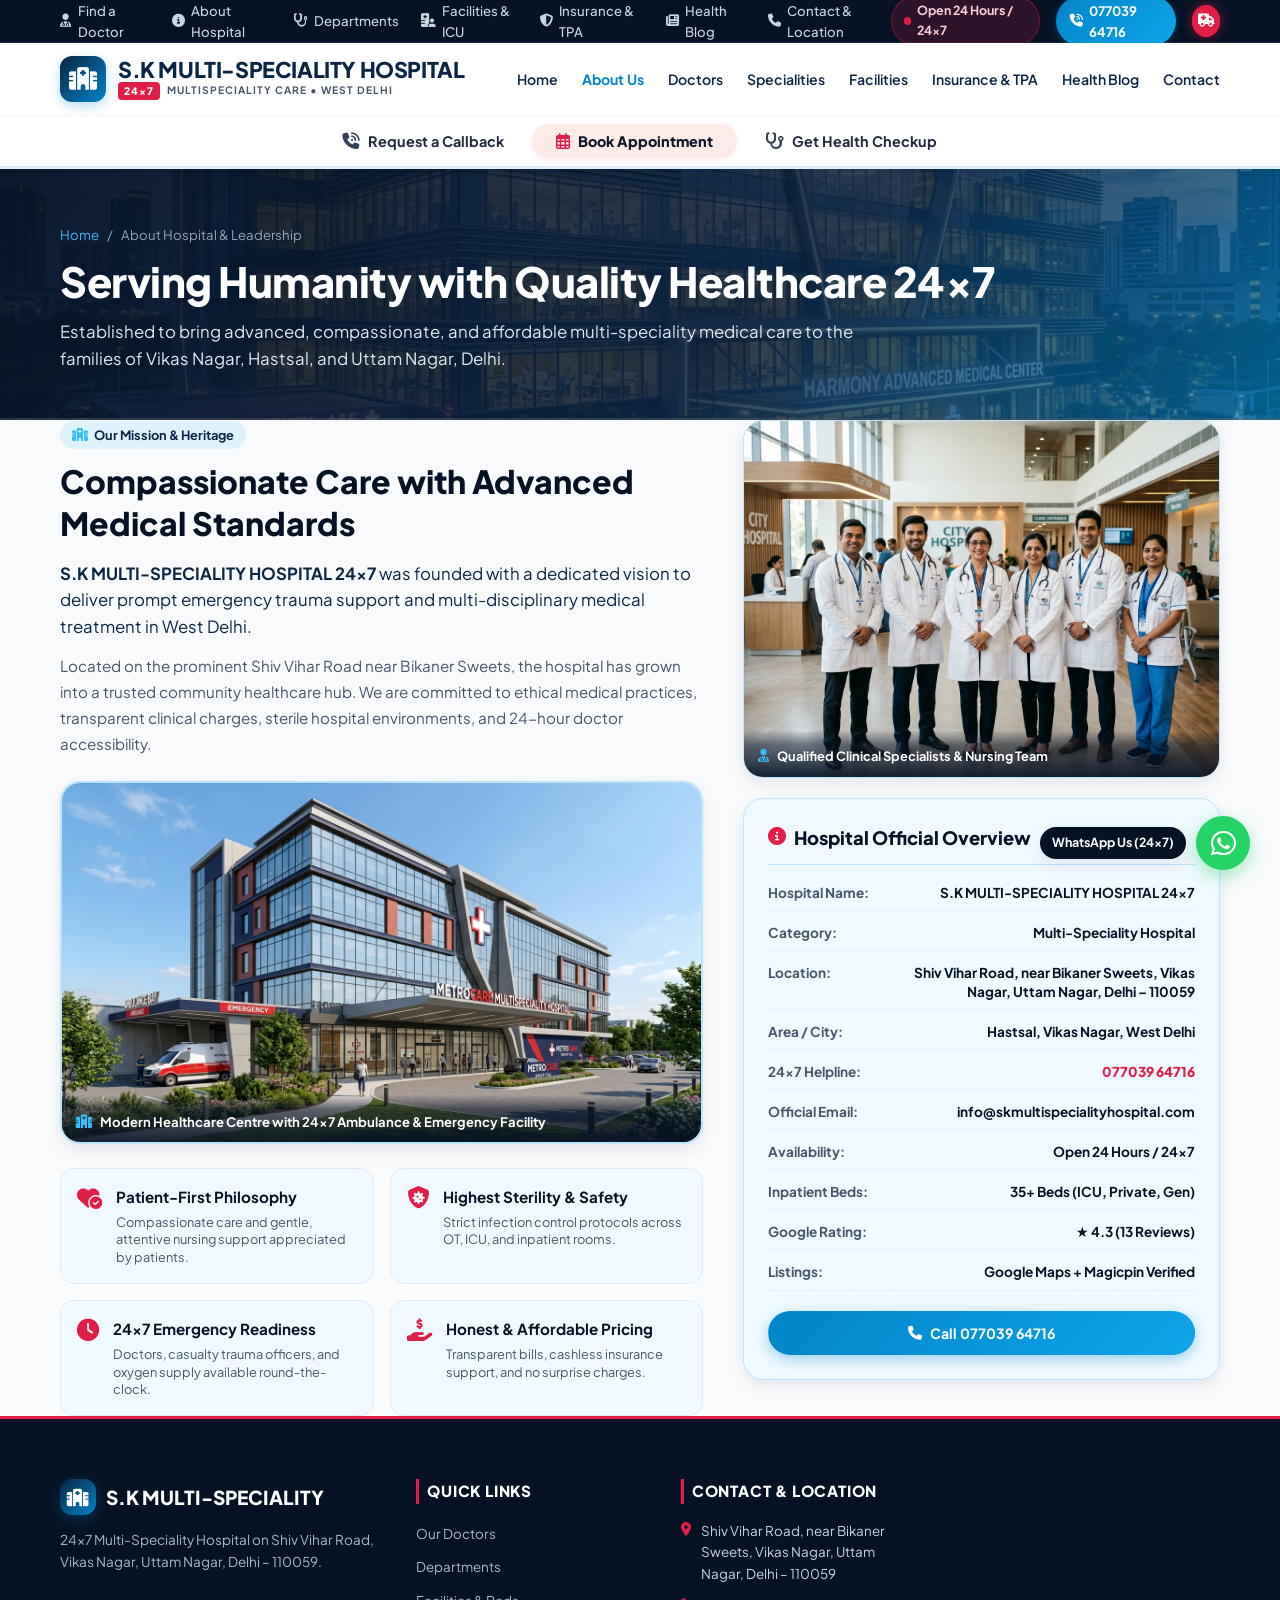
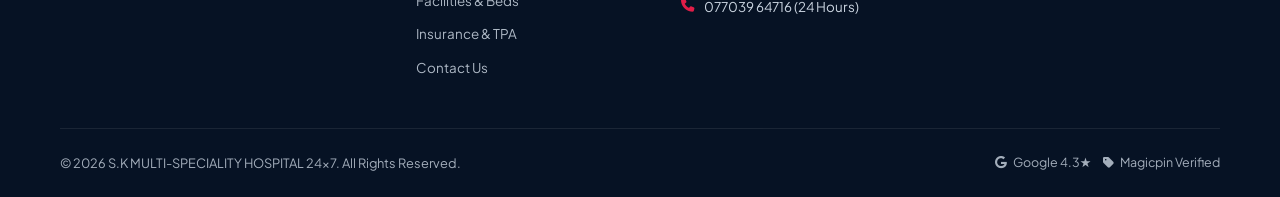
==== commit 93eca700: "update" ====
--- a/about.html
+++ b/about.html
@@ -78,13 +78,27 @@
           <li><a href="about.html" style="color: var(--teal-primary); font-weight:700;">About Us</a></li>
           <li><a href="doctors.html">Doctors</a></li>
           <li><a href="departments.html">Specialities</a></li>
-          <li><a href="facilities.html">Facilities & Beds</a></li>
-          <li><a href="insurance-packages.html">Insurance & Packages</a></li>
+          <li><a href="facilities.html">Facilities</a></li>
+          <li><a href="insurance-packages.html">Insurance & TPA</a></li>
           <li><a href="blog.html">Health Blog</a></li>
-          <li><a href="blog.html">Health Blogs & Guides</a></li>
-          <li><a href="contact.html">Contact & Directions</a></li>
+          <li><a href="contact.html">Contact</a></li>
         </ul>
       </nav>
+    </div>
+  
+    <!-- Fortis-style Header Action Sub-Strip -->
+    <div class="fortis-action-substrip">
+      <div class="container fortis-substrip-inner">
+        <button class="substrip-action-link" onclick="openCallbackModal()">
+          <i class="fa-solid fa-phone-volume"></i> Request a Callback
+        </button>
+        <button class="substrip-pill-btn" onclick="openBookingModal()">
+          <i class="fa-regular fa-calendar-days"></i> Book Appointment
+        </button>
+        <button class="substrip-action-link" onclick="openHealthCheckModal()">
+          <i class="fa-solid fa-stethoscope"></i> Get Health Checkup
+        </button>
+      </div>
     </div>
   </header>
 
--- a/style.css
+++ b/style.css
@@ -1079,7 +1079,7 @@
   position: relative;
   padding: 55px 0 50px 0;
   background: #f8fafc;
-  overflow: hidden;
+  overflow: visible;
 }
 
 .fortis-hero-bg-media {
@@ -1092,11 +1092,12 @@
   filter: blur(1.5px);
   transform: scale(1.03);
   z-index: 1;
+  overflow: hidden;
 }
 
 .fortis-hero-wrapper {
   position: relative;
-  z-index: 2;
+  z-index: 10;
   display: flex;
   justify-content: center;
 }
@@ -1112,6 +1113,8 @@
   text-align: center;
   box-shadow: 0 20px 45px rgba(11, 37, 69, 0.09), 0 2px 10px rgba(0, 0, 0, 0.03);
   border: 1px solid rgba(255, 255, 255, 0.85);
+  position: relative;
+  z-index: 20;
 }
 
 .fortis-hero-title {
@@ -1128,6 +1131,7 @@
   max-width: 720px;
   margin: 0 auto;
   position: relative;
+  z-index: 50;
 }
 
 .fortis-search-bar {
@@ -1215,13 +1219,12 @@
   right: 0;
   width: 100%;
   background: #ffffff;
-  border-radius: 20px;
-  box-shadow: 0 20px 40px rgba(11, 37, 69, 0.16);
-  border: 1px solid #e2e8f0;
-  padding: 16px;
+  border-radius: 22px;
+  box-shadow: 0 25px 50px rgba(11, 37, 69, 0.18), 0 0 0 1px rgba(0, 0, 0, 0.08);
+  padding: 16px 18px;
   display: none;
   text-align: left;
-  z-index: 1000;
+  z-index: 99999;
   box-sizing: border-box;
 }
 
@@ -1230,19 +1233,37 @@
   animation: fadeIn 0.2s ease;
 }
 
+.search-dropdown-topbar {
+  display: flex;
+  align-items: center;
+  justify-content: space-between;
+  margin-bottom: 10px;
+  padding-bottom: 6px;
+  border-bottom: 1px solid #f1f5f9;
+}
+
+.search-status-label {
+  font-size: 0.78rem;
+  font-weight: 700;
+  color: #475569;
+  display: flex;
+  align-items: center;
+  gap: 6px;
+}
+
 .search-category-pills {
   display: flex;
-  gap: 8px;
+  gap: 6px;
   margin-bottom: 12px;
   overflow-x: auto;
-  padding-bottom: 6px;
+  padding-bottom: 4px;
   -webkit-overflow-scrolling: touch;
 }
 
 .cat-pill {
-  font-size: 0.78rem;
+  font-size: 0.76rem;
   font-weight: 700;
-  padding: 6px 14px;
+  padding: 5px 12px;
   border-radius: var(--radius-pill);
   background: #f1f5f9;
   color: #334155;
@@ -1259,30 +1280,35 @@
 }
 
 .search-results-list {
-  max-height: 320px;
+  max-height: 330px;
   overflow-y: auto;
   display: flex;
   flex-direction: column;
   gap: 6px;
   padding-right: 4px;
+  scrollbar-width: thin;
+  scrollbar-color: #cbd5e1 #f8fafc;
 }
 
 .search-result-item {
   display: flex;
   align-items: center;
   justify-content: space-between;
-  padding: 12px 14px;
+  padding: 10px 12px;
   border-radius: 12px;
+  background: #ffffff;
+  border: 1px solid #f1f5f9;
   cursor: pointer;
   transition: all var(--trans-fast);
-  border: 1px solid transparent;
-  gap: 12px;
+  gap: 10px;
+  text-decoration: none;
 }
 
 .search-result-item:hover {
   background: #f8fafc;
   border-color: #cbd5e1;
   transform: translateX(2px);
+  box-shadow: 0 4px 12px rgba(11, 37, 69, 0.05);
 }
 
 .search-item-info {
@@ -1302,7 +1328,7 @@
   display: flex;
   align-items: center;
   justify-content: center;
-  font-size: 1.1rem;
+  font-size: 1.05rem;
   flex-shrink: 0;
 }
 
@@ -1314,6 +1340,16 @@
 .search-item-icon.icon-navy {
   background: #f0f4f8;
   color: #0b2545;
+}
+
+.search-item-icon.icon-purple {
+  background: #faf5ff;
+  color: #7c3aed;
+}
+
+.search-item-icon.icon-amber {
+  background: #fffbeb;
+  color: #d97706;
 }
 
 .search-item-text {
@@ -1325,48 +1361,65 @@
   font-weight: 700;
   font-size: 0.92rem;
   color: #0f172a;
-  line-height: 1.3;
+  line-height: 1.25;
+  white-space: nowrap;
+  overflow: hidden;
+  text-overflow: ellipsis;
+}
+
+.res-main-text mark {
+  background: #fef08a;
+  color: #854d0e;
+  font-weight: 800;
+  padding: 0 2px;
+  border-radius: 3px;
 }
 
 .res-sub-text {
   font-size: 0.76rem;
   color: #64748b;
   margin-top: 2px;
+  white-space: nowrap;
+  overflow: hidden;
+  text-overflow: ellipsis;
 }
 
 .search-item-action {
   flex-shrink: 0;
   display: flex;
   align-items: center;
-  gap: 8px;
+  gap: 6px;
 }
 
 .res-type-badge {
-  font-size: 0.7rem;
+  font-size: 0.68rem;
   font-weight: 700;
-  padding: 4px 10px;
+  padding: 3px 8px;
   border-radius: var(--radius-pill);
   background: #e0f2fe;
   color: #0369a1;
+  white-space: nowrap;
 }
 
 .search-quick-book-btn {
-  font-size: 0.75rem;
+  font-size: 0.72rem;
   font-weight: 700;
   background: var(--teal-primary);
   color: #ffffff;
   border: none;
   border-radius: var(--radius-pill);
-  padding: 6px 14px;
+  padding: 5px 11px;
   cursor: pointer;
   display: flex;
   align-items: center;
   gap: 4px;
   transition: all var(--trans-fast);
+  white-space: nowrap;
 }
 
 .search-quick-book-btn:hover {
   background: var(--teal-hover);
+  transform: scale(1.04);
 }
 
 .search-popular-tags {
@@ -1374,13 +1427,13 @@
   align-items: center;
   gap: 6px;
   flex-wrap: wrap;
-  padding: 10px 14px 4px 14px;
+  padding: 10px 4px 2px 4px;
   border-top: 1px solid #f1f5f9;
   margin-top: 8px;
 }
 
 .search-popular-tags span.tag-lbl {
-  font-size: 0.75rem;
+  font-size: 0.74rem;
   font-weight: 800;
   color: #64748b;
 }
@@ -5289,7 +5342,7 @@
 
 .featured-img-wrap {
   position: relative;
-  background: linear-gradient(135deg, #0b2545 0%, #007791 100%);
+  background: #0b2545;
   display: flex;
   align-items: center;
   justify-content: center;
@@ -5301,6 +5354,12 @@
   width: 100%;
   height: 100%;
   object-fit: cover;
+  transition: transform 0.5s ease;
+  display: block;
+}
+
+.blog-featured-card:hover .featured-img-wrap img {
+  transform: scale(1.05);
 }
 
 .featured-art-icon {
@@ -5423,24 +5482,57 @@
 }
 
 .b-card-media {
-  height: 180px;
+  height: 200px;
   position: relative;
-  background: linear-gradient(135deg, #0b2545 0%, #007791 100%);
+  background: #0b2545;
   display: flex;
   align-items: center;
   justify-content: center;
   overflow: hidden;
 }
 
-.b-card-media.media-red { background: linear-gradient(135deg, #881337 0%, #e11d48 100%); }
-.b-card-media.media-teal { background: linear-gradient(135deg, #134e5e 0%, #71b280 100%); }
-.b-card-media.media-purple { background: linear-gradient(135deg, #3b0764 0%, #7e22ce 100%); }
-.b-card-media.media-blue { background: linear-gradient(135deg, #0c4a6e 0%, #0284c7 100%); }
-.b-card-media.media-navy { background: linear-gradient(135deg, #022c43 0%, #053f5c 100%); }
-
-.b-card-icon {
-  font-size: 3.2rem;
-  color: rgba(255, 255, 255, 0.88);
+.b-card-media img {
+  width: 100%;
+  height: 100%;
+  object-fit: cover;
+  transition: transform 0.5s ease;
+  display: block;
+}
+
+.blog-card:hover .b-card-media img {
+  transform: scale(1.08);
+}
+
+.b-card-media::after {
+  content: '';
+  position: absolute;
+  inset: 0;
+  background: linear-gradient(180deg, rgba(0,0,0,0) 50%, rgba(11, 37, 69, 0.35) 100%);
+  pointer-events: none;
+}
+
+.article-hero-cover-wrap {
+  width: 100%;
+  height: 380px;
+  border-radius: 20px;
+  overflow: hidden;
+  margin-bottom: 30px;
+  box-shadow: 0 10px 30px rgba(11, 37, 69, 0.1);
+  border: 1.5px solid #e2e8f0;
+}
+
+.article-hero-cover-wrap img {
+  width: 100%;
+  height: 100%;
+  object-fit: cover;
+}
+
+@media (max-width: 768px) {
+  .article-hero-cover-wrap {
+    height: 220px;
+    border-radius: 14px;
+    margin-bottom: 20px;
+  }
 }
 
 .b-card-body {
